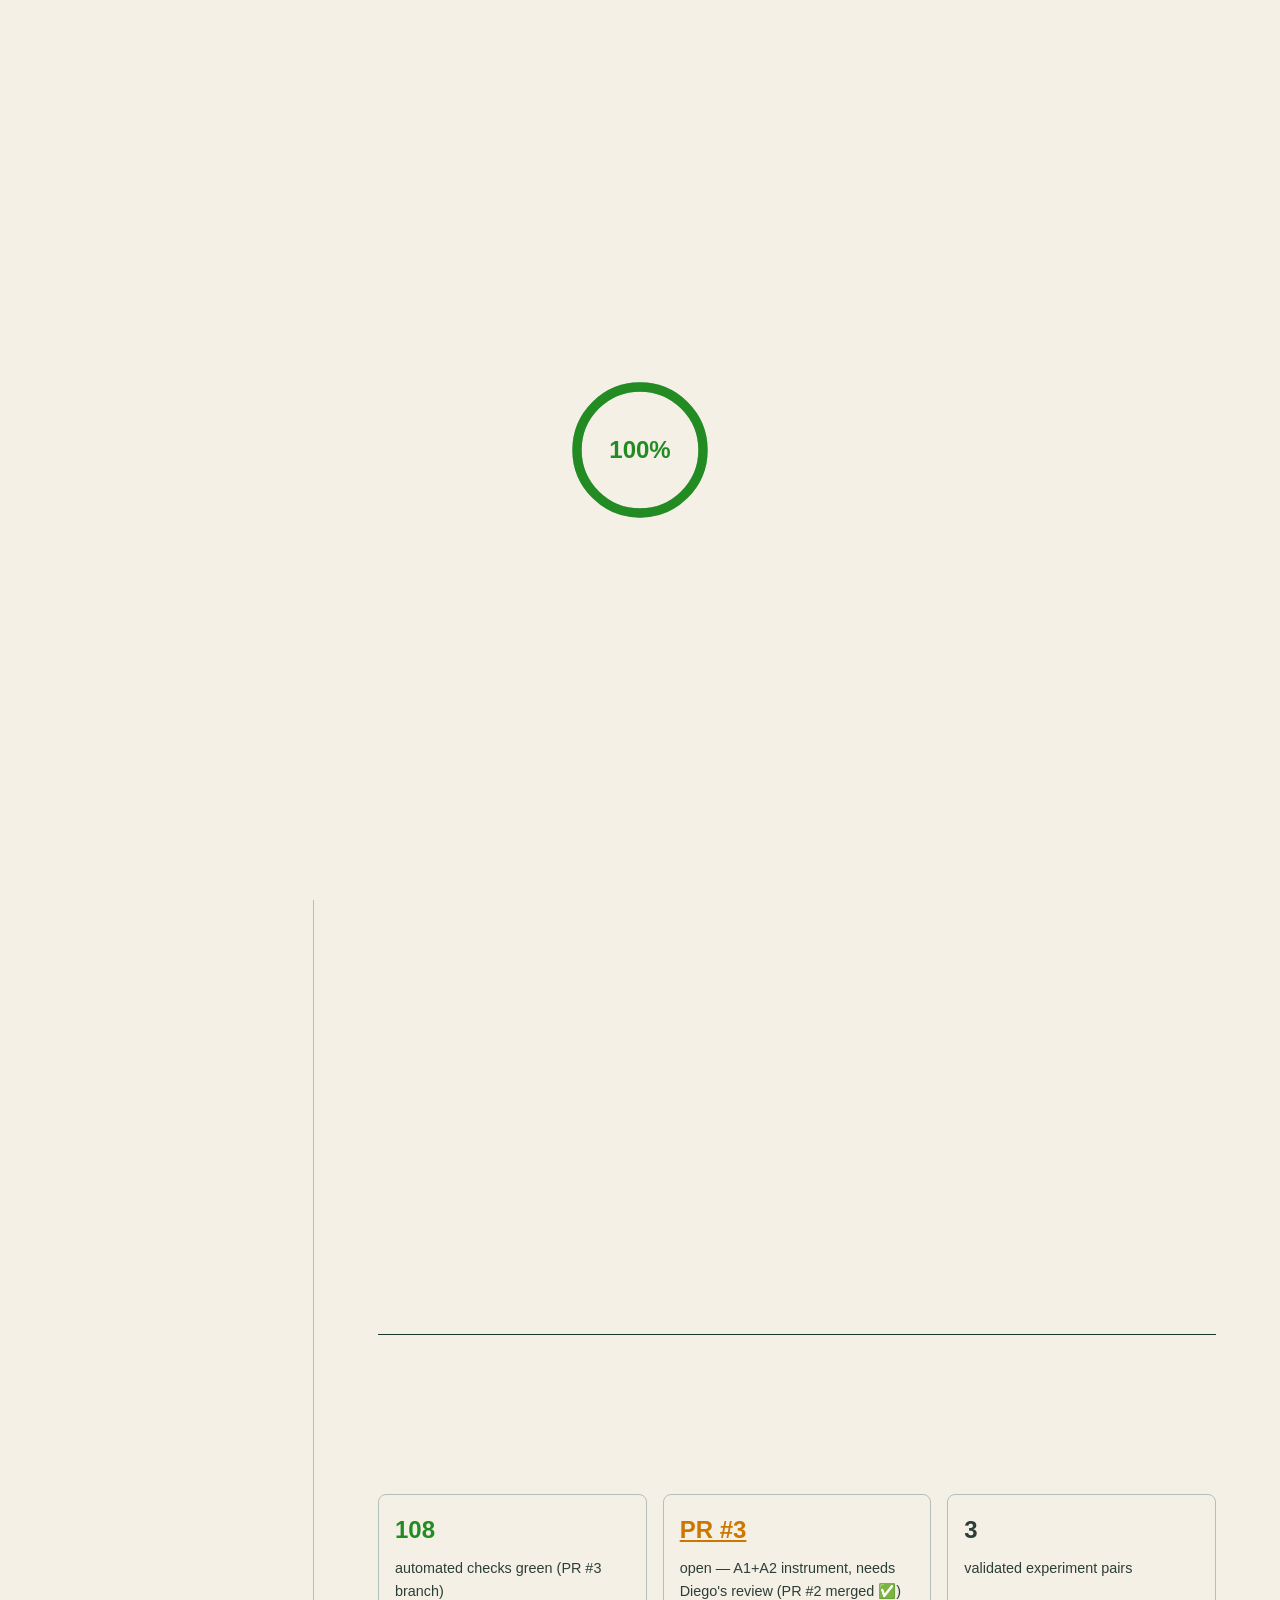
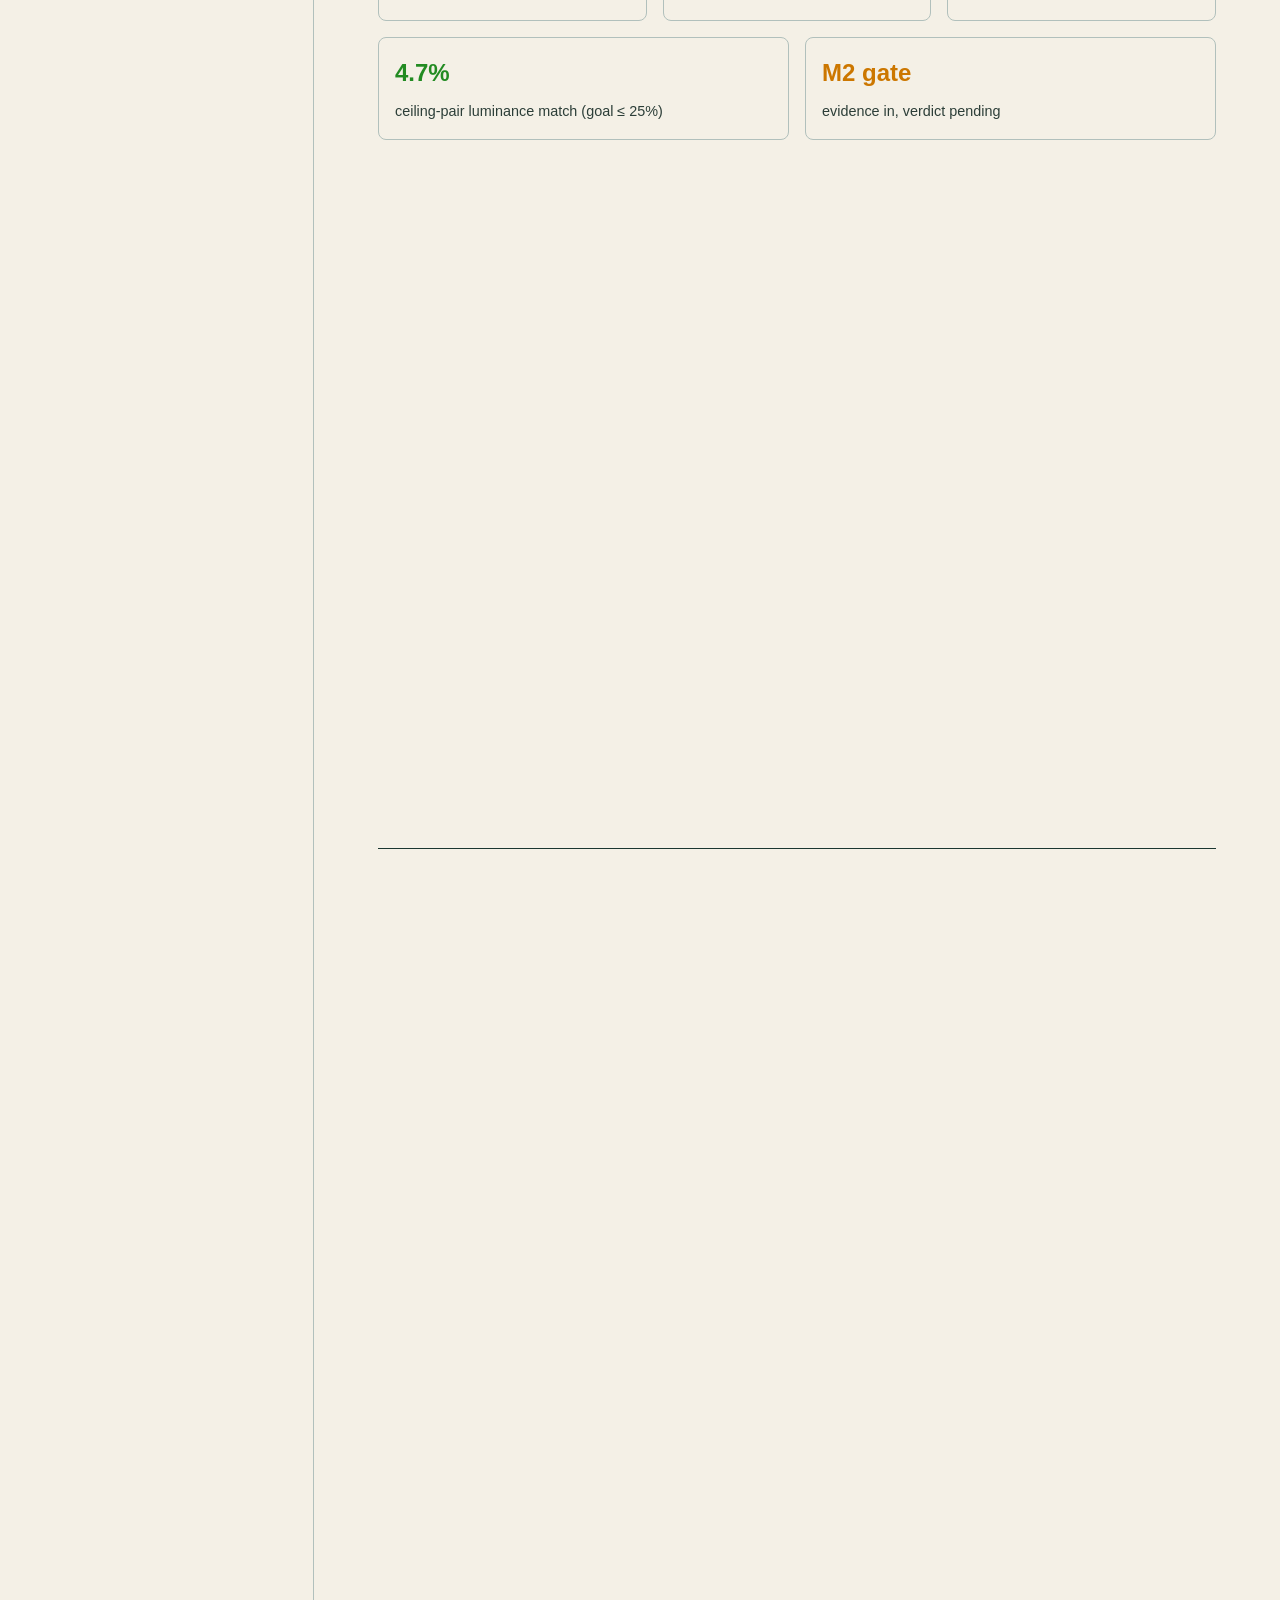
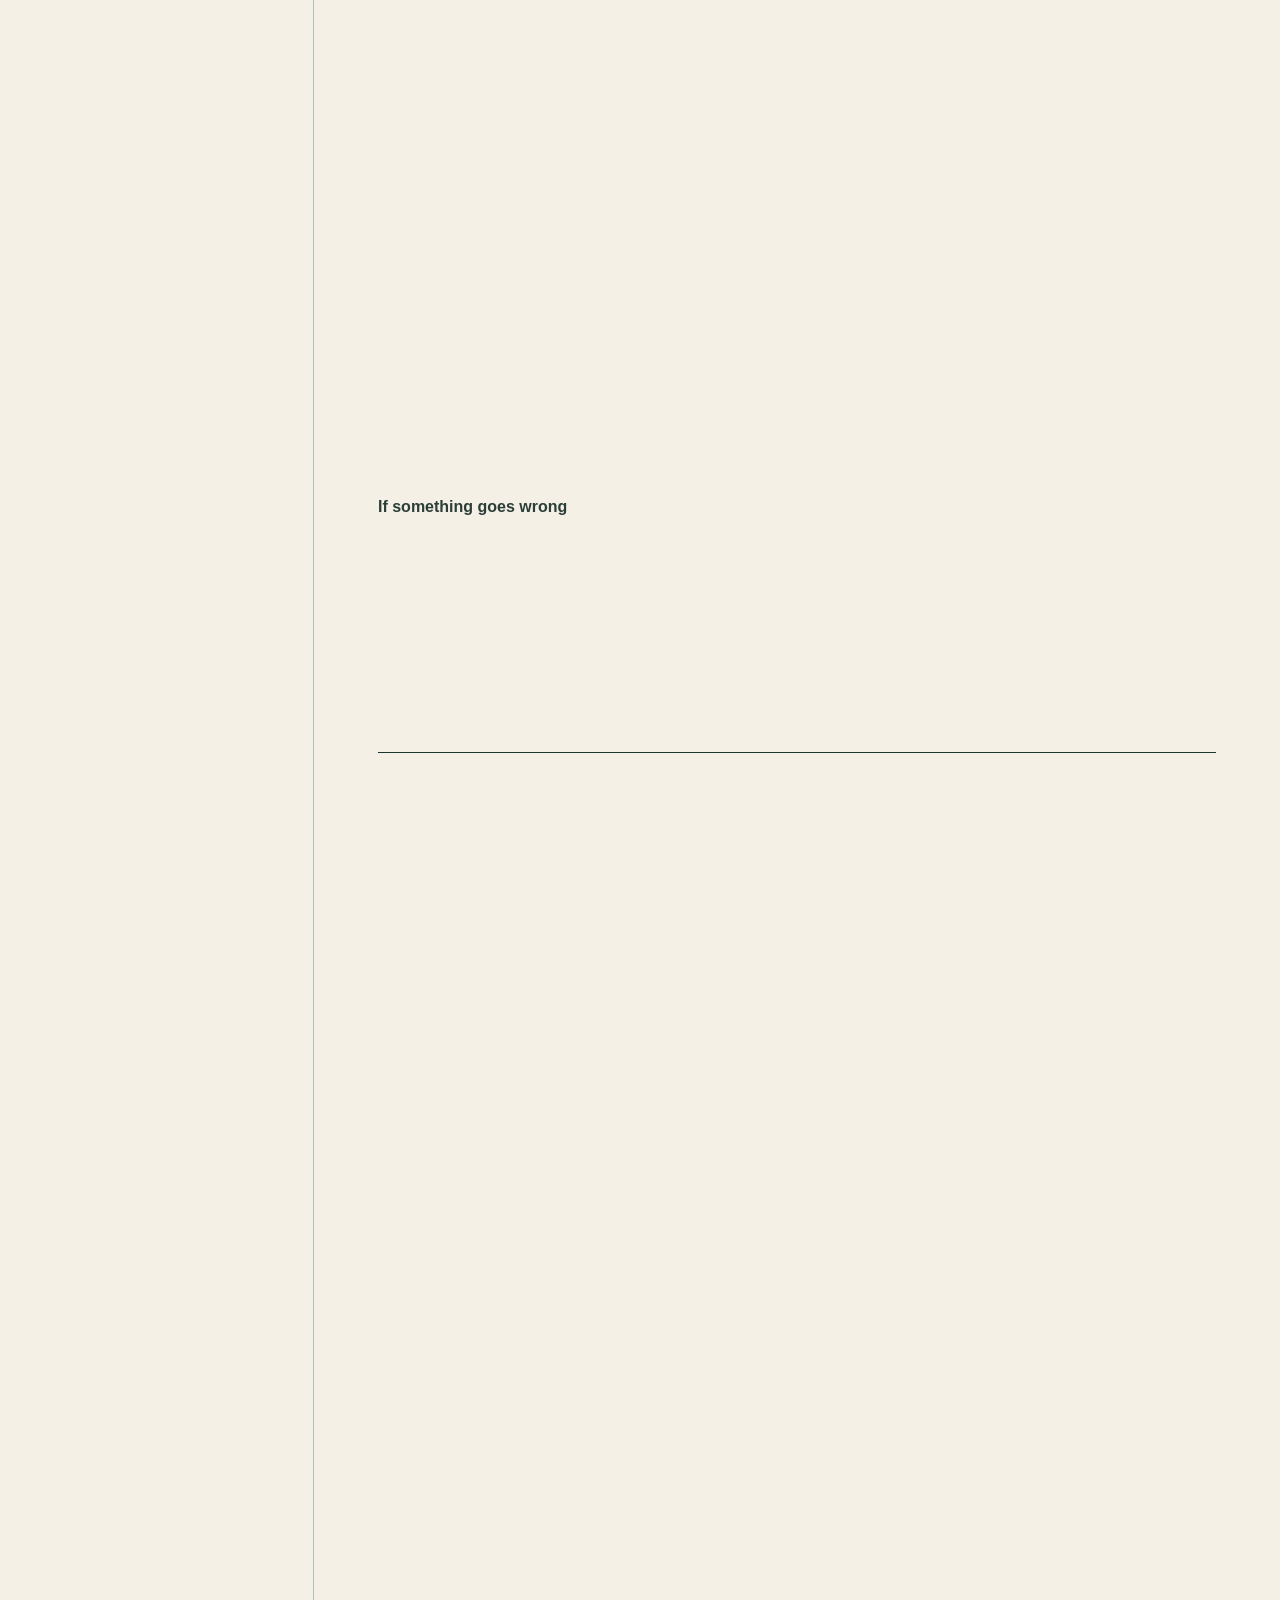
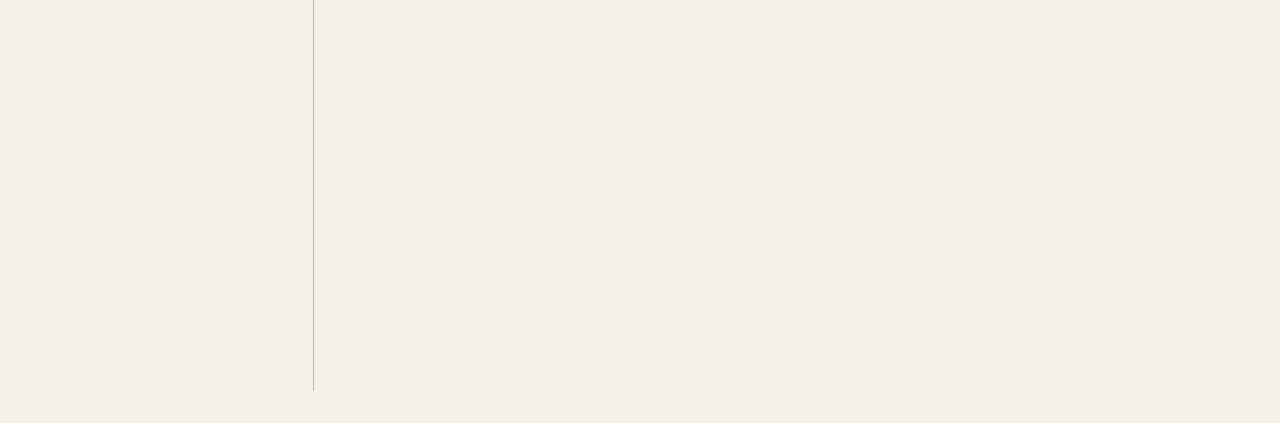
==== team_hub/index.html @ c0082039 "teamrun: participant app released (private prerelease) + download wired into guide & hub Verified th" ====
<!DOCTYPE html>
<html lang="en">
<head>
  <meta charset="UTF-8">
  <meta name="viewport" content="width=device-width, initial-scale=1.0">
  <title>Knowledge Atlas &middot; Team Hub</title>
  <link rel="stylesheet" href="css/style.css">
  <script src="https://cdnjs.cloudflare.com/ajax/libs/gsap/3.12.2/gsap.min.js"></script>
  <style>
    /* Ensure elements are visible by default if JS fails */
    .gsap-reveal { opacity: 1; }
  </style>
</head>
<body>
  
  <div class="loader-overlay">
    <div class="loader-circle-container">
      <svg class="loader-svg" width="120" height="120" viewBox="0 0 120 120">
        <circle cx="60" cy="60" r="54" fill="none" stroke="var(--color-border)" stroke-width="8" />
        <circle class="loader-progress" cx="60" cy="60" r="54" fill="none" stroke="#228B22" stroke-width="8" stroke-linecap="round" stroke-dasharray="339.29" stroke-dashoffset="339.29" transform="rotate(-90 60 60)" />
      </svg>
      <div class="loader-count" style="color: #228B22;">0%</div>
    </div>
  </div>

  <div class="breadcrumb gsap-reveal-immediate">
    <a href="#">Knowledge Atlas</a> /
    <span>Team Hub</span>
  </div>

  <div class="page-grid">
    <aside class="side-nav gsap-reveal-immediate">
      <ul>
        <li><a href="#install" class="active">Installation Guide</a></li>
        <li><a href="#progress">Current Progress</a></li>
        <li><a href="#team-run">Team Run</a></li>
        <li><a href="#roster">Team Roster & To-Do</a></li>
      </ul>
    </aside>

    <main class="content">

      <header class="hero gsap-reveal-immediate">
        <div class="hero-track">Track 3 &middot; Room Studio</div>
        <h1>Knowledge Atlas Team Hub</h1>
        <p class="hero-sub">
          Replanned: finish the instrument, then run the study
        </p>
        <div class="hero-meta">
          <span class="hero-pill">Milestone: M2</span>
          <span class="hero-pill">Target: V1 Demo (Aug 1)</span>
          <span class="hero-pill">Updated: 2026-07-10</span>
        </div>
      </header>

      <section id="install" class="gsap-section">
        <h2>1. Installation Guide</h2>
        <p>Because the core engine is built in Unity HDRP, the installation process differs significantly depending on your operating system.</p>
        
        <h3>Mac — from source</h3>
        <div class="callout callout-teal">
          <strong>Status: works now</strong>
        </div>
        <ol>
          <li>Clone, git checkout paco/ui-foundation</li>
          <li>Unity Hub → install 6000.3.16f1 exactly</li>
          <li>Open unity/, wait out first import (10–20 min)</li>
          <li>RoomGen ▸ Fetch CC0 Materials, open RoomStudio scene, Play</li>
        </ol>
        <p>Full guide: <a href="https://github.com/Diggss-sys/knowledge-atlas-app/blob/paco/ui-foundation/docs/GETTING_STARTED.md">docs/GETTING_STARTED.md</a></p>

        <h3>Windows — the exe</h3>
        <div class="callout callout-teal">
          <strong>Status: works now</strong>
        </div>
        <ol>
          <li>Ask Paco for the RoomStudio.exe folder</li>
          <li>Double-click → Load KA spec pair → Walk control (WASD/mouse, Tab switches, Esc exits)</li>
        </ol>

        <h3>Mac — the .app</h3>
        <div class="callout callout-amber">
          <strong>Status: needs one volunteer</strong>
        </div>
        <ol>
          <li>Build on an M2 (RoomGen ▸ Build macOS Application)</li>
          <li>Right-click → Open (unsigned), report back</li>
        </ol>
      </section>

      <section id="progress" class="gsap-section">
        <h2>2. Current Progress</h2>
        <p>Top metrics tracking our delivery:</p>
        
        <div style="display: flex; gap: 1rem; flex-wrap: wrap; margin-bottom: 2rem;">
          <div style="border: 1px solid var(--color-border); padding: 1rem; border-radius: 8px; flex: 1; min-width: 200px;">
            <div style="font-size: 1.5rem; font-weight: bold; margin-bottom: 0.5rem; color: #228B22;">108</div>
            <div style="font-size: 0.9rem; color: var(--color-text-light);">automated checks green (PR #3 branch)</div>
          </div>
          <div style="border: 1px solid var(--color-border); padding: 1rem; border-radius: 8px; flex: 1; min-width: 200px;">
            <div style="font-size: 1.5rem; font-weight: bold; margin-bottom: 0.5rem;"><a href="https://github.com/Diggss-sys/knowledge-atlas-app/pull/3" style="color: #cc7700">PR #3</a></div>
            <div style="font-size: 0.9rem; color: var(--color-text-light);">open — A1+A2 instrument, needs Diego's review (PR #2 merged ✅)</div>
          </div>
          <div style="border: 1px solid var(--color-border); padding: 1rem; border-radius: 8px; flex: 1; min-width: 200px;">
            <div style="font-size: 1.5rem; font-weight: bold; margin-bottom: 0.5rem;">3</div>
            <div style="font-size: 0.9rem; color: var(--color-text-light);">validated experiment pairs</div>
          </div>
          <div style="border: 1px solid var(--color-border); padding: 1rem; border-radius: 8px; flex: 1; min-width: 200px;">
            <div style="font-size: 1.5rem; font-weight: bold; margin-bottom: 0.5rem; color: #228B22;">4.7%</div>
            <div style="font-size: 0.9rem; color: var(--color-text-light);">ceiling-pair luminance match (goal ≤ 25%)</div>
          </div>
          <div style="border: 1px solid var(--color-border); padding: 1rem; border-radius: 8px; flex: 1; min-width: 200px;">
            <div style="font-size: 1.5rem; font-weight: bold; margin-bottom: 0.5rem; color: #cc7700;">M2 gate</div>
            <div style="font-size: 0.9rem; color: var(--color-text-light);">evidence in, verdict pending</div>
          </div>
        </div>

        <h3>Milestones</h3>
        <ul style="margin-bottom: 2rem;">
          <li><strong>M0 Boot</strong> ✅ &mdash; <em>builds, walks, gated</em></li>
          <li><strong>M1 Tracer</strong> ✅ &mdash; <em>closed end-to-end: author &rarr; validate &rarr; publish &rarr; run &rarr; data (A1+A2, live-verified)</em></li>
          <li><strong>M2 Instrument</strong> ▶️ &mdash; <em>instrument side done; fidelity verdict pending</em></li>
          <li><strong>M3 Kirsh demo</strong> ⏳ &mdash; <em>≈ Aug 1</em></li>
          <li><strong>M4 Library</strong> ⏳ &mdash; <em>August</em></li>
          <li><strong>M5 VR arm</strong> ⏳ &mdash; <em>≤ Sep 15</em></li>
        </ul>
        
        <h3>Recently Shipped</h3>
        <ul>
          <li><strong>A1 + A2 — the interactive instrument:</strong> Operator Studio (live previews, real single-variable gate, publish lock, walk) + Participant Runner (neutral screens &rarr; validated CSV). M1 closed; both scenes verified live <a href="https://github.com/Diggss-sys/knowledge-atlas-app/pull/3" target="_blank">[PR #3]</a></li>
          <li><strong>Performance gate:</strong> fps targets defined (60 demo PC / 45&ndash;30 M2 Macs / conditions within 10%); operator fps readout; participant sessions silently log per-room frame rate + machine <a href="https://github.com/Diggss-sys/knowledge-atlas-app/blob/paco/ui-foundation/docs/PERFORMANCE.md" target="_blank">[Link]</a></li>
          <li><strong>July replan:</strong> two tracks — Track A finishes the instrument (2 build items left), Track B runs the pilot study; no Unity needed for Track B roles <a href="https://github.com/Diggss-sys/knowledge-atlas-app/blob/paco/ui-foundation/handoffs/REPLAN_JULY.md" target="_blank">[Link]</a></li>
          <li><strong>Fidelity gate package:</strong> real materials + furniture models, pendant luminaire, measured luminance match <a href="https://github.com/Diggss-sys/knowledge-atlas-app/blob/paco/lighting-l0-l4/handoffs/FIDELITY_GATE.md" target="_blank">[Link]</a></li>
          <li><strong>Experiment runtime core:</strong> schema-valid response rows → CSV, seeded ordering, study honesty-gate (E3's R0+R1) <a href="https://github.com/Diggss-sys/knowledge-atlas-app/blob/paco/lighting-l0-l4/handoffs/EXPERIMENT_RUNTIME.md" target="_blank">[Link]</a></li>
          <li><strong>Experiment library:</strong> ceiling height · curved walls · lighting warmth — each provably single-variable</li>
          <li><strong>Operator UI foundation:</strong> panel + live control/treatment previews in the lab palette <a href="https://github.com/Diggss-sys/knowledge-atlas-app/blob/paco/ui-foundation/docs/fidelity/ui-operator.jpg" target="_blank">[Link]</a></li>
          <li><strong>Fixes that matter:</strong> walk-mode input bug fixed (rebuild needed on old exes); adversarial review: 7 defects found & fixed <a href="https://github.com/Diggss-sys/knowledge-atlas-app/blob/paco/lighting-l0-l4/handoffs/FABLE_REVIEW.md" target="_blank">[Link]</a></li>
        </ul>
      </section>

      <section id="team-run" class="gsap-section">
        <h2>3. Team Run (Dry Run Study)</h2>
        <p>We're testing whether the room study runs well on everyone's machine before we go further. You don't need Unity, git, or any setup &mdash; just download an app, do one short session as a participant, and send back the files it saves. (~5 minutes)</p>
        
        <div class="callout callout-teal">
          <strong>Status: ready</strong> &mdash; the Windows build is verified and available below.
        </div>

        <h3>1. Get the app</h3>
        <ul>
          <li><strong>Windows:</strong> <a href="https://github.com/Diggss-sys/knowledge-atlas-app/releases/download/team-run-2026-07-10/KnowledgeAtlasStudy-Windows.zip" style="display: inline-block; margin-left: 0.5rem; padding: 0.35rem 0.8rem; font-size: 0.9em; background: #228B22; color: #fff; border-radius: 6px; text-decoration: none;">Download for Windows (.zip, 132 MB)</a>
            <br><small style="color: var(--color-text-light);"><em>Extract, double-click <code>KnowledgeAtlasStudy.exe</code>. Windows may warn "Windows protected your PC" &mdash; click <strong>More info &rarr; Run anyway</strong>.</em></small>
          </li>
          <li style="margin-top: 1rem;"><strong>Mac:</strong> get <code>KnowledgeAtlasStudy.app</code> from <strong>Michael</strong>. First launch: <strong>right-click the app &rarr; Open &rarr; Open</strong> (needed once because it's unsigned).</li>
        </ul>

        <h3>2. Do one session (about 3&ndash;4 minutes)</h3>
        <ol>
          <li><strong>Participant ID:</strong> type anything memorable &mdash; your initials + a number is perfect (e.g. <code>MJ7</code>). Click <strong>Begin</strong>.</li>
          <li><strong>Instructions &rarr; Start.</strong></li>
          <li>For each of the 4 rooms:
            <ul>
              <li>Click <strong>Enter room</strong>.</li>
              <li><strong>Walk around</strong> with <strong>W A S D</strong>, look with the <strong>mouse</strong>. Take 15&ndash;30 seconds, don't rush.</li>
              <li>Press <strong>Esc</strong> to leave.</li>
              <li>Answer the one question (<strong>1&ndash;7</strong>).</li>
            </ul>
          </li>
          <li><strong>Session complete.</strong></li>
        </ol>

        <h3>3. Send us your files</h3>
        <p>On the final screen, click <strong>Open results folder</strong>. You'll see three files that start with <code>response-</code> (a <code>.csv</code>, a <code>.jsonl</code>, and a <code>.perf.csv</code>). <strong>Send all three</strong> in the team chat, and tell us:</p>
        <ul>
          <li>which machine you used (e.g. "M2 MacBook Air", "gaming PC with RTX 3070").</li>
        </ul>

        <div class="callout callout-blue" style="margin-top: 2rem;">
          <h4>What we're actually checking</h4>
          <p style="margin-bottom: 0;">The <code>.perf.csv</code> quietly recorded the frame rate while you walked each room &mdash; this tells us whether the app runs smoothly on your hardware and whether it runs equally smoothly in every room.</p>
        </div>

        <h4 style="margin-top: 2rem;">If something goes wrong</h4>
        <ul style="font-size: 0.95em;">
          <li><strong>Black screen / nothing renders:</strong> note your machine and tell us. Don't force it.</li>
          <li><strong>Can't move in a room:</strong> click inside the window first so it has focus, then W A S D.</li>
          <li><strong>Stuck in a room:</strong> press <strong>Esc</strong>.</li>
          <li><strong>"Where are my files?":</strong> the <strong>Open results folder</strong> button on the last screen opens them for you.<br>
          <span style="color: var(--color-text-light); font-size: 0.9em;">(Windows: <code>%USERPROFILE%\AppData\LocalLow\COGS 160 Research Lab\Room Studio\</code>, Mac: <code>~/Library/Application Support/COGS 160 Research Lab/Room Studio/</code>)</span></li>
        </ul>
      </section>

      <section id="roster" class="gsap-section">
        <h2>4. Team Roster & To-Do</h2>

        <h3>Diego <span style="font-weight: normal; font-size: 0.9em; color: var(--color-text-light);">(ENGINE · CONTRACTS)</span> <span class="hero-pill" style="font-size: 0.8em; padding: 0.2em 0.6em; background: #ffebee; color: #b71c1c;">unblocks everyone</span></h3>
        <ul>
          <li>PR #2 merged — thank you! Next: review PR #3 (the A1+A2 instrument; zero file overlap with your realism branch, either merge order works). <a href="https://github.com/Diggss-sys/knowledge-atlas-app/pull/3" target="_blank">[Link]</a></li>
          <li>Preset ranges call: add ranges for warmth/contour/wall-bow to dining_room.preset and the new studio's disabled sliders unlock automatically — cheapest way to make it THE demo studio.</li>
          <li>Two contract calls still open: lighting.warmth label/formula inversion; coupled-vars notes.</li>
        </ul>

        <h3>Michael <span style="font-weight: normal; font-size: 0.9em; color: var(--color-text-light);">(INTEGRATOR → RELEASE MANAGER)</span> <span class="hero-pill" style="font-size: 0.8em; padding: 0.2em 0.6em; background: #ffebee; color: #b71c1c;">this week</span></h3>
        <ul>
          <li>M2 Mac smoke test: build RoomGen ▸ Build macOS Application on a lab MacBook, launch (right-click → Open), walk the pair, report. Unlocks Macs for everyone. <a href="https://github.com/Diggss-sys/knowledge-atlas-app/blob/paco/ui-foundation/docs/GETTING_STARTED.md" target="_blank">[Link]</a></li>
          <li>Fresh-clone check per GETTING_STARTED.md; expect all tests green.</li>
        </ul>

        <h3>Study design <span style="font-weight: normal; font-size: 0.9em; color: var(--color-text-light);">(TRACK B · 2 TEAMMATES · NO CODE)</span> <span class="hero-pill" style="font-size: 0.8em; padding: 0.2em 0.6em; background: #e0f7fa; color: #006064;">claim at meeting</span></h3>
        <ul>
          <li>Pick the demo experiment (ceiling pair is flagship), write the rating prompt + trials config + hypothesis. A1 has shipped — the operator studio is ready to author through. <a href="https://github.com/Diggss-sys/knowledge-atlas-app/blob/paco/ui-foundation/handoffs/REPLAN_JULY.md" target="_blank">[Link]</a></li>
        </ul>

        <h3>Piloting <span style="font-weight: normal; font-size: 0.9em; color: var(--color-text-light);">(TRACK B · EVERYONE)</span></h3>
        <ul>
          <li>Run one session as operator, sit as participant in another's. Target 5+ clean CSVs. Report anything confusing — that's the feedback we can't generate.</li>
        </ul>

        <h3>Evidence & verdicts <span style="font-weight: normal; font-size: 0.9em; color: var(--color-text-light);">(TRACK B · 1 TEAMMATE)</span> <span class="hero-pill" style="font-size: 0.8em; padding: 0.2em 0.6em; background: #e0f7fa; color: #006064;">claim at meeting</span></h3>
        <ul>
          <li>Call the M2 fidelity-gate verdict on the renders (proposed: conditional pass); then own the demo-day evidence pack. <a href="https://github.com/Diggss-sys/knowledge-atlas-app/tree/paco/lighting-l0-l4/docs/fidelity" target="_blank">[Link]</a></li>
        </ul>

        <h3>Paco + Claude <span style="font-weight: normal; font-size: 0.9em; color: var(--color-text-light);">(TRACK A · BUILDERS)</span></h3>
        <ul>
          <li>A1 + A2 SHIPPED (PR #3) and live-verified — including a full participant session producing a clean CSV. <a href="https://github.com/Diggss-sys/knowledge-atlas-app/pull/3" target="_blank">[Link]</a></li>
          <li>Now: verify the built participant app renders → publish the download for the Team Run; wire the operator's Publish button to the study JSON the participant app loads. <a href="https://github.com/Diggss-sys/knowledge-atlas-app/blob/paco/ui-foundation/docs/TEAM_RUN.md" target="_blank">[Link]</a></li>
        </ul>

        <div class="callout callout-blue" style="margin-top: 3rem;">
          <strong>Source of truth is the repo.</strong> Plans live in
          <a href="https://github.com/Diggss-sys/knowledge-atlas-app/tree/main/handoffs">handoffs/</a>,
          the machine-readable state behind this page in <code>team_hub/data/status.json</code>. If this page and the
          repo disagree, the repo wins.
        </div>
      </section>

    </main>
  </div>

</body>
  <script>
    // Constants for uniform motion as dictated by the design system
    const EASE = "power3.inOut";
    const DURATION = { fast: 0.3, base: 0.8, slow: 1.2 };

    document.addEventListener("DOMContentLoaded", () => {
      // Accessibility: honor prefers-reduced-motion — skip the loader and all tweens entirely.
      if (window.matchMedia("(prefers-reduced-motion: reduce)").matches) {
        const overlay = document.querySelector(".loader-overlay");
        if (overlay) overlay.remove();
        return;
      }

      // 1. Set up the animations immediately so they hide instantly (no flash)
      // We will cascade the entire page in one smooth motion after the loader finishes.
      const allElements = document.querySelectorAll(".hero-track, h1, .hero-sub, .hero-meta, .side-nav li, h2, p, .callout, table, ul, ol, pre, h3");
      
      let pageTween;
      if (allElements.length > 0) {
        pageTween = gsap.from(allElements, {
          y: 30,
          opacity: 0,
          duration: DURATION.base,
          stagger: 0.05, // Fast cascade
          ease: EASE,
          paused: true // Wait for loader
        });
      }

      // Subtle hover effects on nav
      const navLinks = document.querySelectorAll(".side-nav a");
      navLinks.forEach(link => {
        link.addEventListener("mouseenter", () => {
          if(!link.classList.contains("active")) {
            gsap.to(link, { x: 5, duration: DURATION.fast, ease: EASE });
          }
        });
        link.addEventListener("mouseleave", () => {
          if(!link.classList.contains("active")) {
            gsap.to(link, { x: 0, duration: DURATION.fast, ease: EASE });
          }
        });
      });

      // 2. Cinematic Intro Loader
      const counter = document.querySelector('.loader-count');
      const overlay = document.querySelector('.loader-overlay');
      let progress = 0;
      
      const progressCircle = document.querySelector('.loader-progress');
      const circumference = 339.29;
      
      const interval = setInterval(() => {
        progress += Math.random() * 8;
        if (progress >= 100) {
          progress = 100;
          clearInterval(interval);
          
          // Wipe the overlay away
          gsap.to(overlay, {
            yPercent: -100, 
            duration: DURATION.slow, 
            ease: EASE,
            delay: 0.2,
            onComplete: () => {
              // Play the full page cascade now that the overlay is gone
              if (pageTween) pageTween.play();
            }
          });
        }
        if (counter) counter.textContent = Math.floor(progress) + '%';
        
        // Animate the SVG stroke
        if (progressCircle) {
          const offset = circumference - (progress / 100) * circumference;
          gsap.to(progressCircle, { strokeDashoffset: offset, duration: 0.1, ease: "none" });
        }
      }, 80);
    });
  </script>
</html>
---- team_hub/css/style.css ----
:root {
  --font-sans: -apple-system, BlinkMacSystemFont, "Segoe UI", Roboto, Helvetica, Arial, sans-serif;
  --font-serif: Georgia, Cambria, "Times New Roman", Times, serif;
  --font-mono: ui-monospace, SFMono-Regular, Consolas, "Liberation Mono", Menlo, monospace;
  
  --color-bg: #f4f0e6;
  --color-text: #2c3e38;
  --color-text-muted: #536961;
  --color-border: #b1c0bc;
  --color-line: #1a3630;
  
  --color-teal-bg: #e6f7f8;
  --color-teal-border: #b2e2e4;
  --color-teal-text: #006669;
  
  --color-amber-bg: #fff8e6;
  --color-amber-border: #ffe0b2;
  --color-amber-text: #b35900;
  
  --color-blue-bg: #e6f0fa;
  --color-blue-border: #b2d0f0;
  --color-blue-text: #004488;
  
  --color-primary: #b35900;
  
  --color-card-bg: #ffffff;
}

* {
  box-sizing: border-box;
}

body {
  font-family: var(--font-sans);
  background-color: var(--color-bg);
  color: var(--color-text);
  line-height: 1.6;
  margin: 0;
  padding: 0;
}

.breadcrumb {
  font-size: 0.9rem;
  color: var(--color-text-muted);
  padding: 1rem 2rem;
  border-bottom: 1px solid var(--color-border);
  background: var(--color-card-bg);
}

.breadcrumb a {
  color: var(--color-primary);
  text-decoration: none;
}

.breadcrumb a:hover {
  text-decoration: underline;
}

.page-grid {
  display: grid;
  grid-template-columns: 250px 1fr;
  gap: 4rem;
  padding: 2rem 4rem;
}

.side-nav {
  padding-right: 2rem;
  border-right: 1px solid var(--color-border);
}

.loader-overlay {
  position: fixed;
  top: 0; left: 0;
  width: 100%; height: 100%;
  background: var(--color-bg);
  z-index: 9999;
  display: flex;
  align-items: center;
  justify-content: center;
}

.loader-circle-container {
  position: relative;
  width: 140px;
  height: 140px;
  display: flex;
  align-items: center;
  justify-content: center;
}

.loader-svg {
  position: absolute;
  top: 0; left: 0;
  width: 100%; height: 100%;
}

.loader-count {
  font-family: var(--font-sans);
  font-size: 1.5rem;
  font-weight: 600;
  color: var(--color-text);
  z-index: 2;
}

.side-nav ul {
  list-style: none;
  padding: 0;
  margin: 0;
}

.side-nav li {
  margin-bottom: 0.5rem;
}

.side-nav a {
  text-decoration: none;
  color: var(--color-text-muted);
  font-size: 0.95rem;
  display: block;
  padding: 0.5rem;
  border-radius: 4px;
  transition: all 0.2s ease;
}

.side-nav a:hover, .side-nav a.active {
  background-color: var(--color-blue-bg);
  color: var(--color-blue-text);
}

.hero {
  margin-bottom: 3rem;
}

.hero-track {
  font-size: 0.85rem;
  text-transform: uppercase;
  letter-spacing: 0.05em;
  color: var(--color-text-muted);
  font-weight: 600;
  margin-bottom: 0.5rem;
}

.hero h1 {
  font-family: var(--font-serif);
  font-size: 2.5rem;
  font-weight: normal;
  margin: 0 0 1rem 0;
  line-height: 1.2;
}

.hero-sub {
  font-size: 1.15rem;
  color: var(--color-text-muted);
}

.hero-meta {
  display: flex;
  gap: 1rem;
  margin-top: 1.5rem;
}

.hero-pill {
  background: var(--color-card-bg);
  border: 1px solid var(--color-border);
  padding: 0.25rem 0.75rem;
  border-radius: 999px;
  font-size: 0.85rem;
  font-weight: 500;
  color: var(--color-text-muted);
}

section {
  margin-bottom: 4rem;
  border-top: 1px solid var(--color-line);
  padding-top: 2rem;
}

section:first-of-type {
  border-top: none;
  padding-top: 0;
}

h2 {
  font-family: var(--font-serif);
  font-size: 1.75rem;
  font-weight: normal;
  border-bottom: 1px solid var(--color-line);
  padding-bottom: 0.5rem;
  margin-top: 0;
  margin-bottom: 1.5rem;
}

h3 {
  font-size: 1.2rem;
  margin-top: 2rem;
  margin-bottom: 1rem;
}

p {
  margin-bottom: 1.5rem;
}

.callout {
  padding: 1.5rem;
  border-left: 4px solid;
  border-radius: 0 8px 8px 0;
  margin: 1.5rem 0;
}

.callout strong {
  display: block;
  margin-bottom: 0.5rem;
}

.callout-teal {
  background-color: var(--color-teal-bg);
  border-left-color: var(--color-teal-text);
  color: var(--color-text);
}

.callout-amber {
  background-color: var(--color-amber-bg);
  border-left-color: var(--color-amber-text);
  color: var(--color-text);
}

.callout-blue {
  background-color: var(--color-blue-bg);
  border-left-color: var(--color-blue-text);
  color: var(--color-text);
}

.data-table {
  width: 100%;
  border-collapse: collapse;
  margin: 2rem 0;
  background: var(--color-card-bg);
  box-shadow: 0 1px 3px rgba(0,0,0,0.2);
  border-radius: 8px;
  overflow: hidden;
}

.data-table th, .data-table td {
  padding: 1rem;
  text-align: left;
  border-bottom: 1px solid var(--color-border);
}

.data-table th {
  background-color: #f7f5f0;
  font-weight: 600;
  font-size: 0.9rem;
  color: var(--color-text-muted);
}

.data-table tr:last-child td {
  border-bottom: none;
}

.status-indicator {
  display: inline-block;
  padding: 0.25rem 0.5rem;
  border-radius: 4px;
  font-size: 0.8rem;
  font-weight: 600;
}

.status-done {
  background-color: var(--color-teal-bg);
  color: var(--color-teal-text);
}

.status-progress {
  background-color: var(--color-blue-bg);
  color: var(--color-blue-text);
}

.status-pending {
  background-color: #f0f0f0;
  color: var(--color-text-muted);
}

pre {
  background-color: var(--color-card-bg);
  padding: 1.5rem;
  border-radius: 8px;
  overflow-x: auto;
  font-family: var(--font-mono);
  font-size: 0.9rem;
  border: 1px solid var(--color-border);
}

code {
  font-family: var(--font-mono);
  background-color: var(--color-card-bg);
  padding: 0.2rem 0.4rem;
  border-radius: 4px;
  font-size: 0.9em;
  border: 1px solid var(--color-border);
}

/* Animations */
.gsap-reveal {
  opacity: 0;
  visibility: hidden;
}
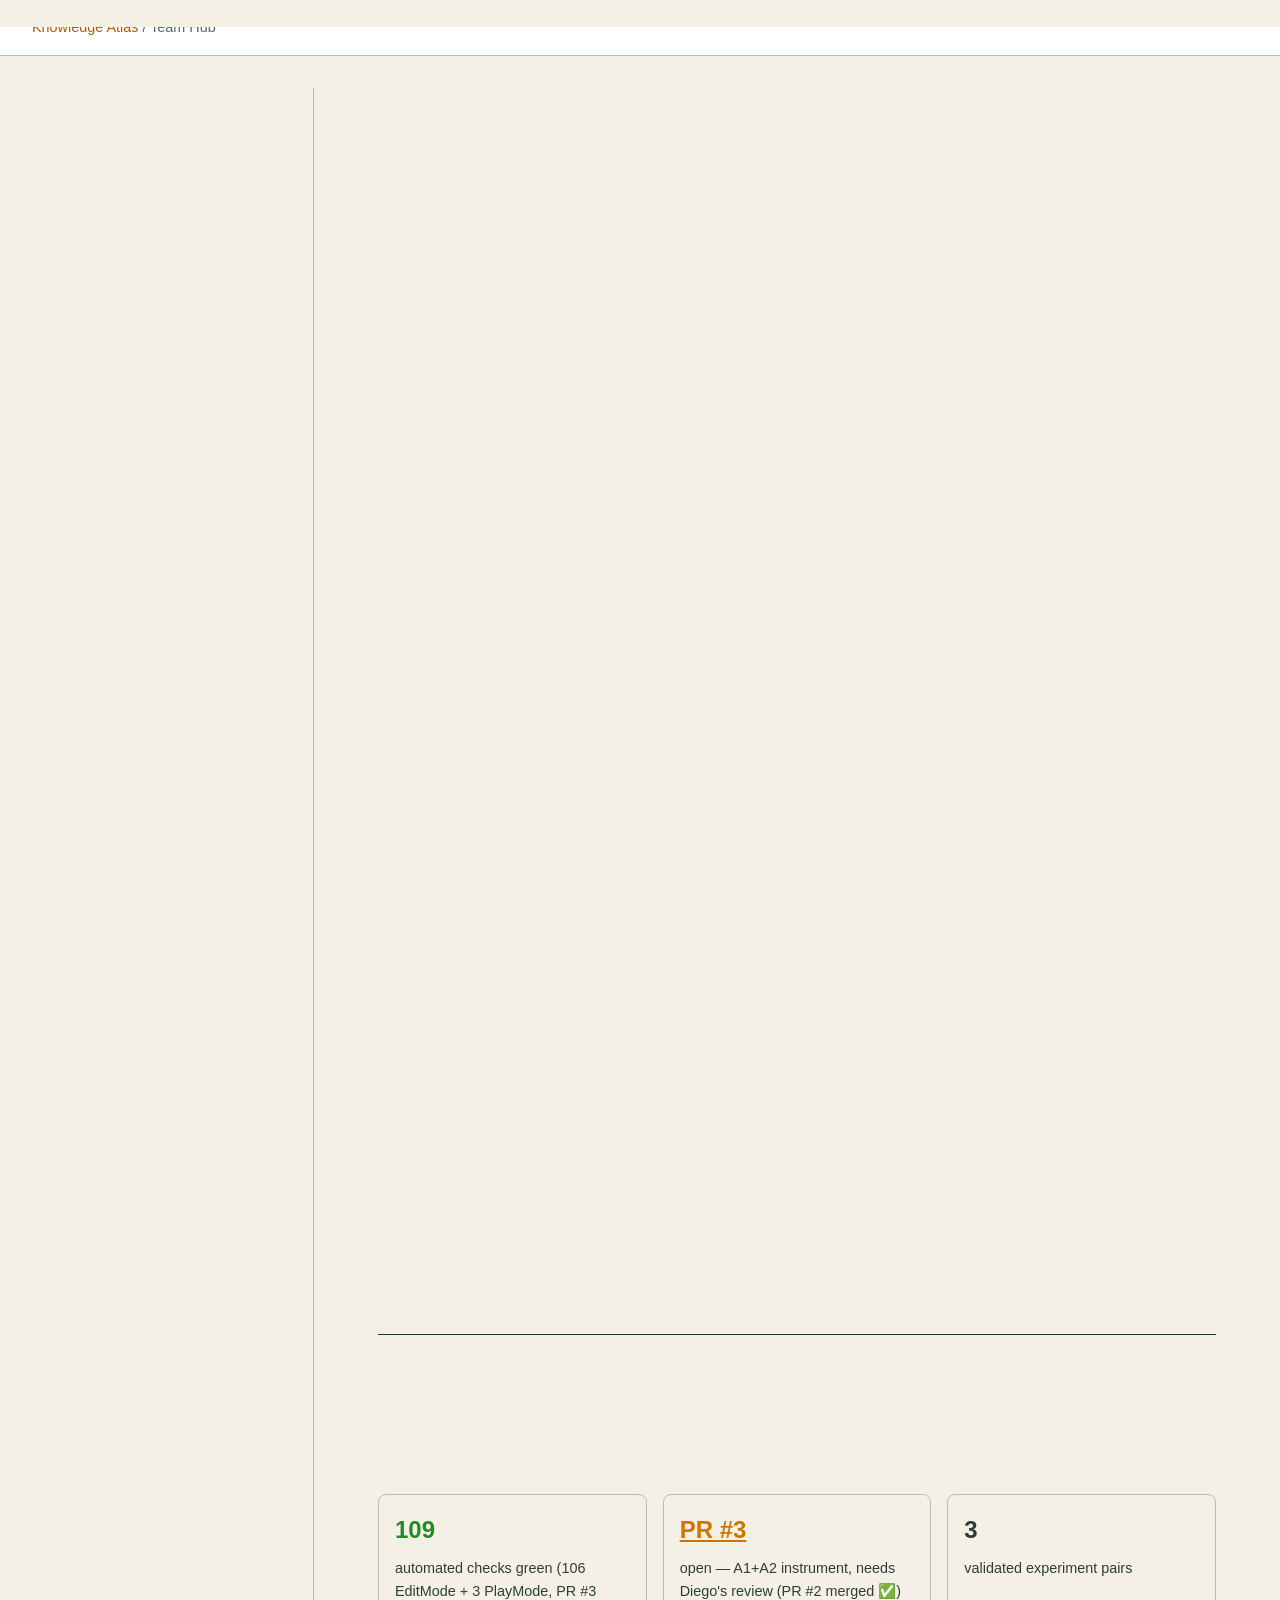
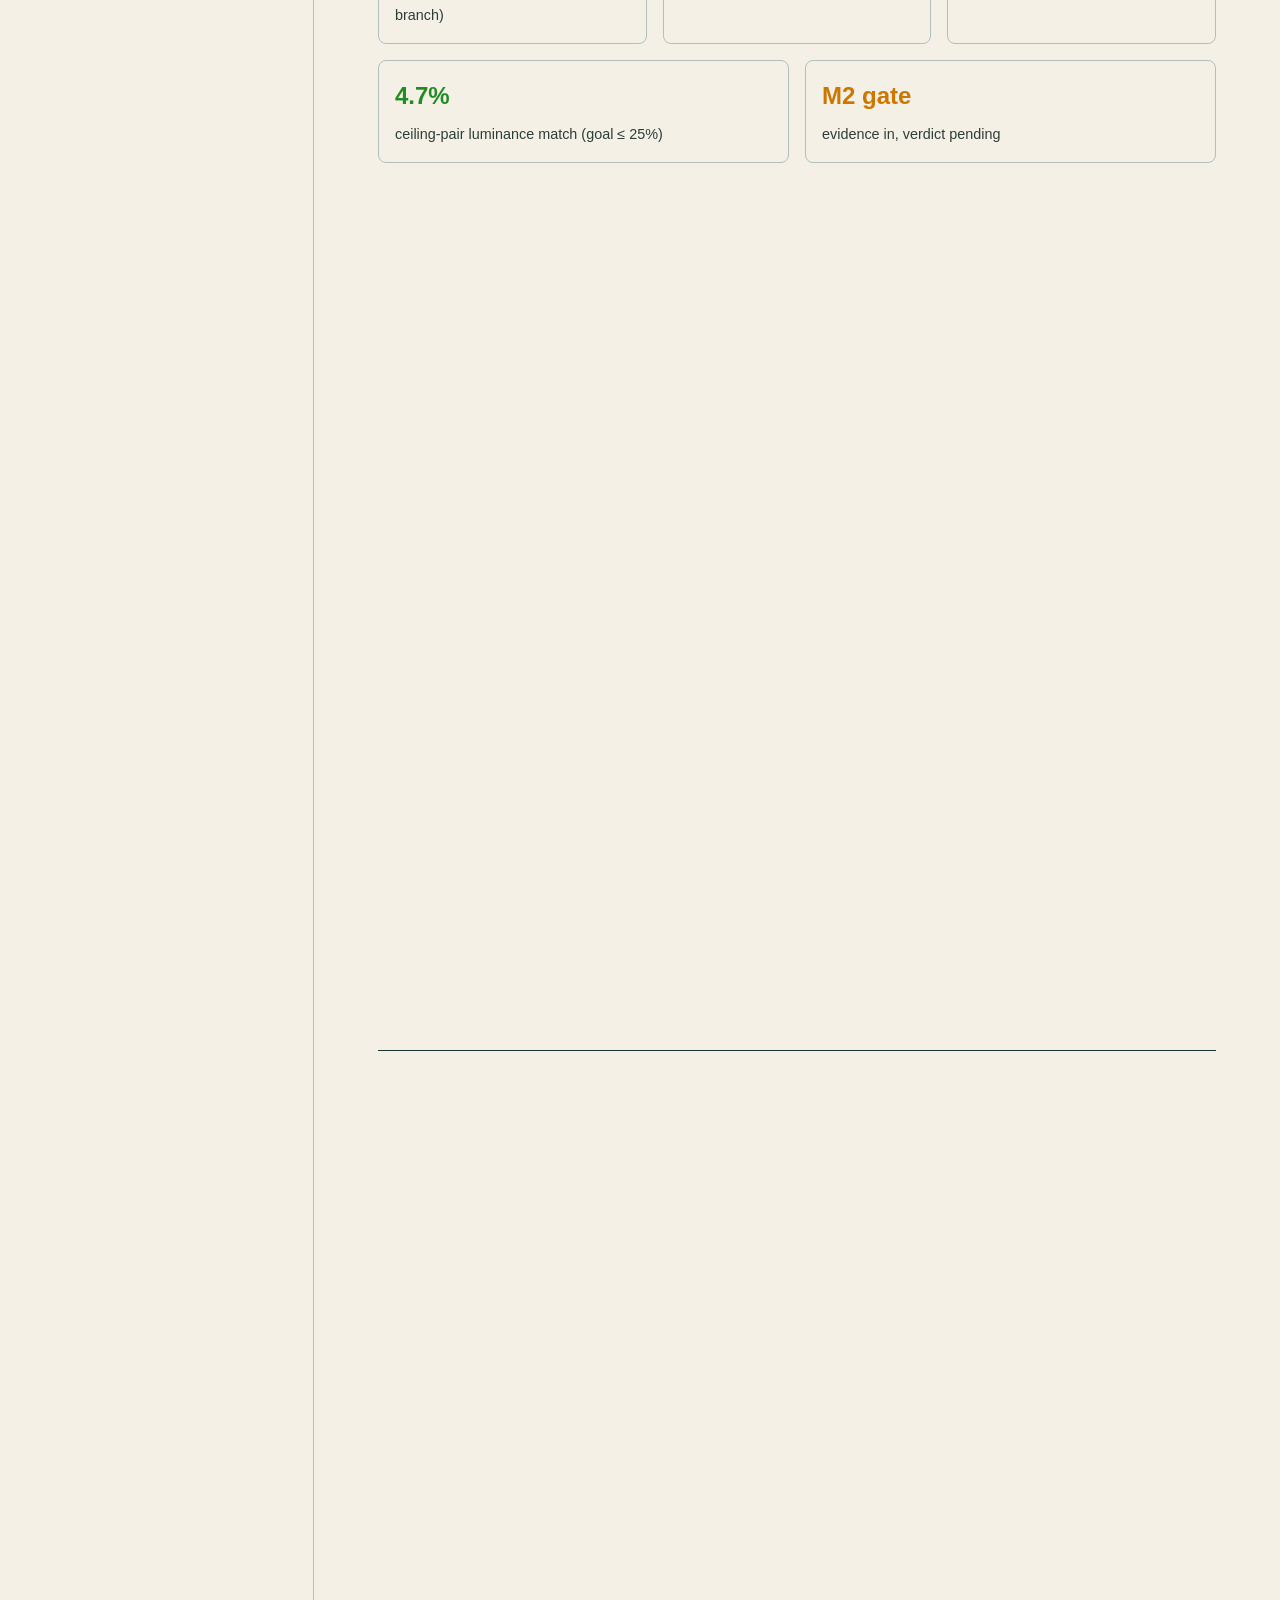
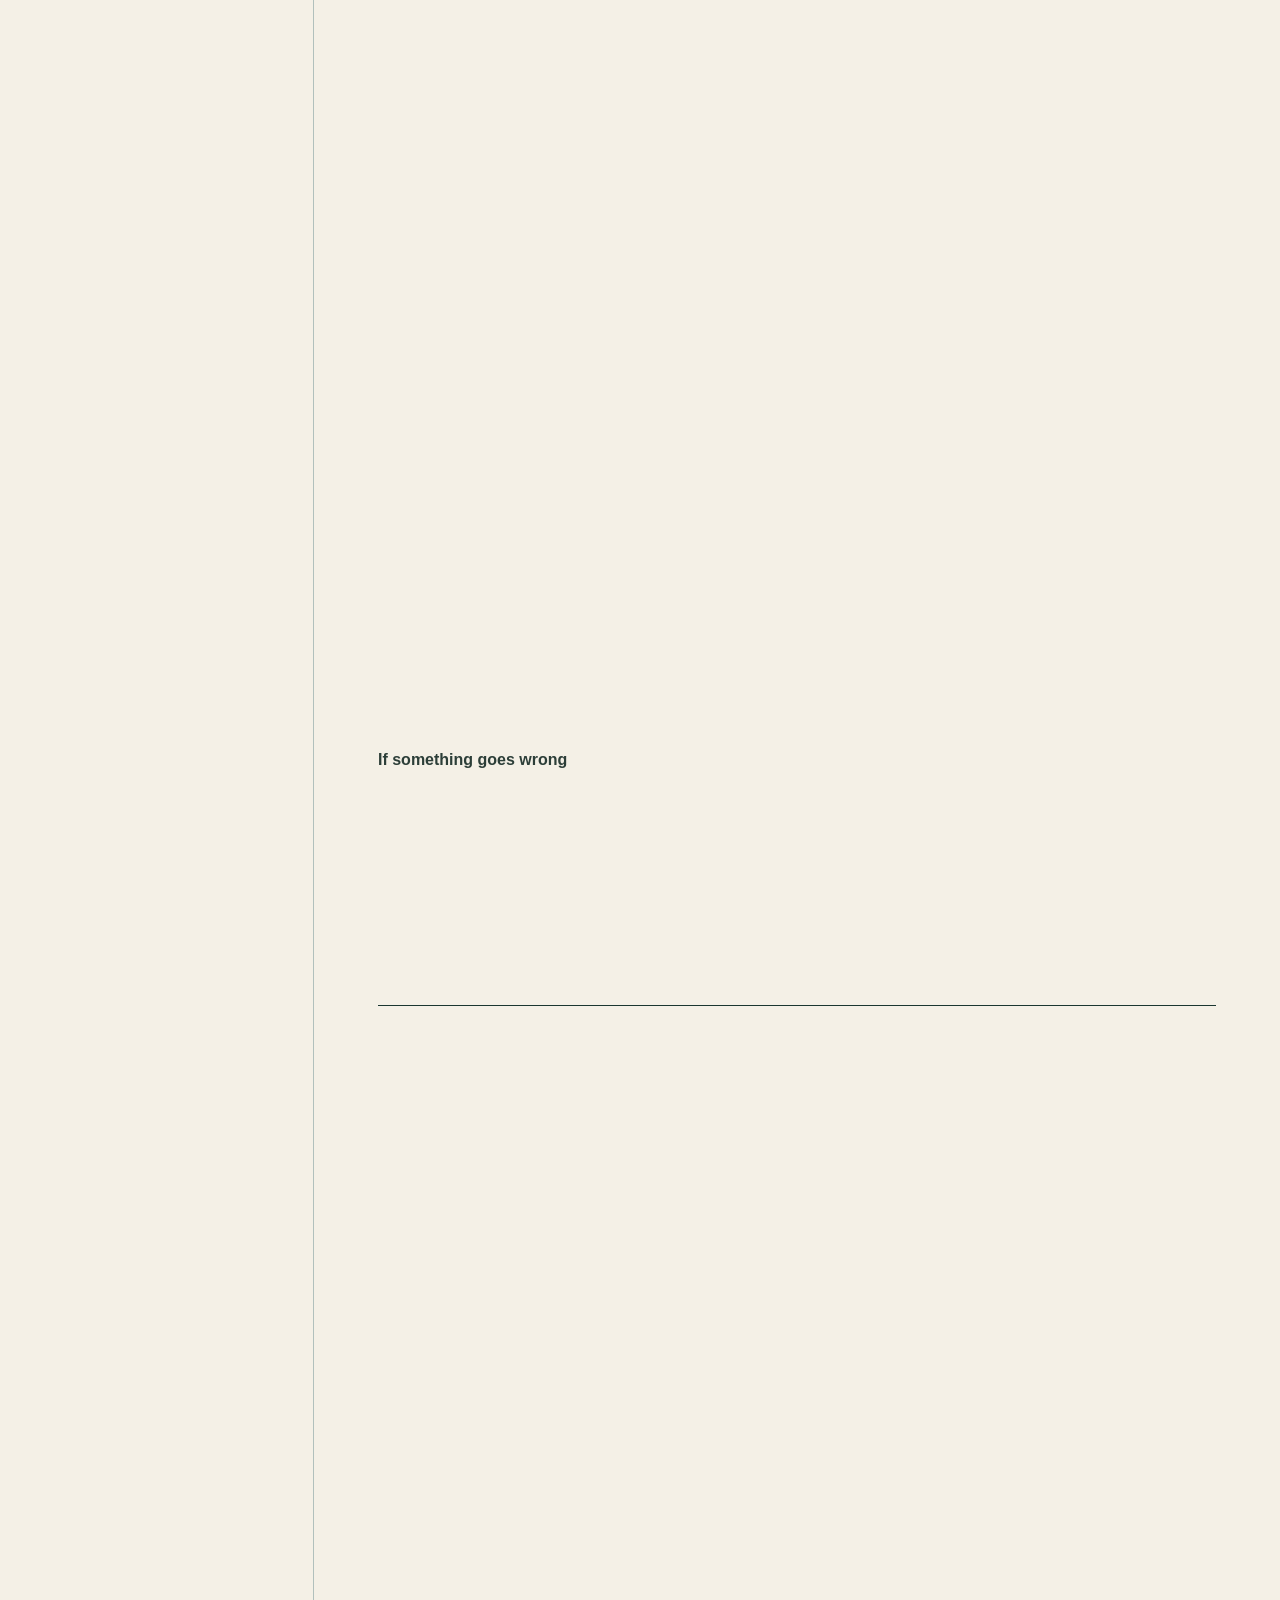
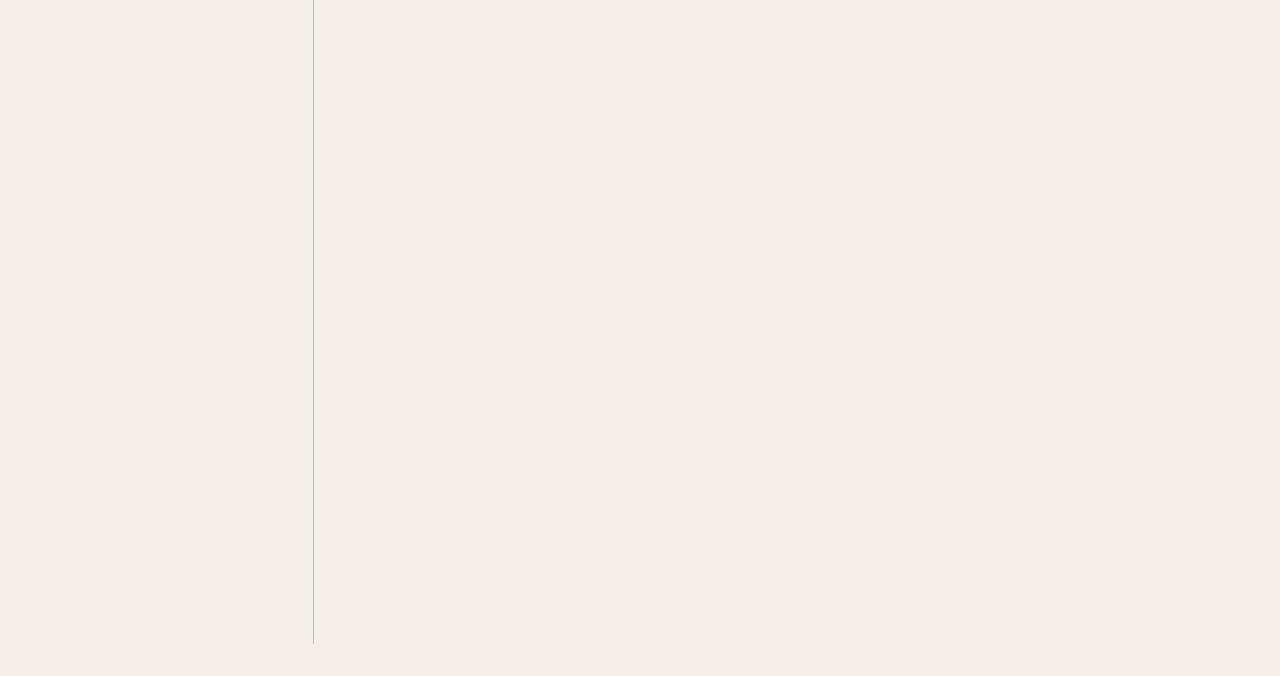
==== commit 7c3b9151: "teamhub: Anti synced the page (Team Run downloads, 109 checks) + Mac framing for the team run Anti s" ====
--- a/team_hub/index.html
+++ b/team_hub/index.html
@@ -94,8 +94,8 @@
         
         <div style="display: flex; gap: 1rem; flex-wrap: wrap; margin-bottom: 2rem;">
           <div style="border: 1px solid var(--color-border); padding: 1rem; border-radius: 8px; flex: 1; min-width: 200px;">
-            <div style="font-size: 1.5rem; font-weight: bold; margin-bottom: 0.5rem; color: #228B22;">108</div>
-            <div style="font-size: 0.9rem; color: var(--color-text-light);">automated checks green (PR #3 branch)</div>
+            <div style="font-size: 1.5rem; font-weight: bold; margin-bottom: 0.5rem; color: #228B22;">109</div>
+            <div style="font-size: 0.9rem; color: var(--color-text-light);">automated checks green (106 EditMode + 3 PlayMode, PR #3 branch)</div>
           </div>
           <div style="border: 1px solid var(--color-border); padding: 1rem; border-radius: 8px; flex: 1; min-width: 200px;">
             <div style="font-size: 1.5rem; font-weight: bold; margin-bottom: 0.5rem;"><a href="https://github.com/Diggss-sys/knowledge-atlas-app/pull/3" style="color: #cc7700">PR #3</a></div>
@@ -127,6 +127,8 @@
         
         <h3>Recently Shipped</h3>
         <ul>
+          <li><strong>Team Run app released (Windows live, Mac attached):</strong> double-clickable participant study app &mdash; no Unity or git needed. Windows build verified rendering + released; Mac build is universal (Apple Silicon + Intel), attached and pending a first-launch check. Each session silently logs per-machine frame rate. This is our cross-machine baseline before the rendering changes <a href="https://github.com/Diggss-sys/knowledge-atlas-app/releases/tag/team-run-2026-07-10" target="_blank">[Link]</a></li>
+          <li><strong>Author &rarr; run loop closed (publish &rarr; consume):</strong> the operator's Publish button now emits a real study document (re-gated &mdash; a confounded pair is refused) that the participant app then runs, instead of a bundled fixture. Full loop: author &rarr; validate &rarr; publish &rarr; participate &rarr; data <a href="https://github.com/Diggss-sys/knowledge-atlas-app/pull/3" target="_blank">[Link]</a></li>
           <li><strong>A1 + A2 — the interactive instrument:</strong> Operator Studio (live previews, real single-variable gate, publish lock, walk) + Participant Runner (neutral screens &rarr; validated CSV). M1 closed; both scenes verified live <a href="https://github.com/Diggss-sys/knowledge-atlas-app/pull/3" target="_blank">[PR #3]</a></li>
           <li><strong>Performance gate:</strong> fps targets defined (60 demo PC / 45&ndash;30 M2 Macs / conditions within 10%); operator fps readout; participant sessions silently log per-room frame rate + machine <a href="https://github.com/Diggss-sys/knowledge-atlas-app/blob/paco/ui-foundation/docs/PERFORMANCE.md" target="_blank">[Link]</a></li>
           <li><strong>July replan:</strong> two tracks — Track A finishes the instrument (2 build items left), Track B runs the pilot study; no Unity needed for Track B roles <a href="https://github.com/Diggss-sys/knowledge-atlas-app/blob/paco/ui-foundation/handoffs/REPLAN_JULY.md" target="_blank">[Link]</a></li>
@@ -151,7 +153,9 @@
           <li><strong>Windows:</strong> <a href="https://github.com/Diggss-sys/knowledge-atlas-app/releases/download/team-run-2026-07-10/KnowledgeAtlasStudy-Windows.zip" style="display: inline-block; margin-left: 0.5rem; padding: 0.35rem 0.8rem; font-size: 0.9em; background: #228B22; color: #fff; border-radius: 6px; text-decoration: none;">Download for Windows (.zip, 132 MB)</a>
             <br><small style="color: var(--color-text-light);"><em>Extract, double-click <code>KnowledgeAtlasStudy.exe</code>. Windows may warn "Windows protected your PC" &mdash; click <strong>More info &rarr; Run anyway</strong>.</em></small>
           </li>
-          <li style="margin-top: 1rem;"><strong>Mac:</strong> get <code>KnowledgeAtlasStudy.app</code> from <strong>Michael</strong>. First launch: <strong>right-click the app &rarr; Open &rarr; Open</strong> (needed once because it's unsigned).</li>
+          <li style="margin-top: 1rem;"><strong>Mac (universal &mdash; Apple Silicon + Intel):</strong> <a href="https://github.com/Diggss-sys/knowledge-atlas-app/releases/download/team-run-2026-07-10/KnowledgeAtlasStudy-macOS.zip" style="color: var(--color-text-light); text-decoration: underline;">Download macOS build (.zip, 141 MB)</a>
+            <br><small style="color: var(--color-text-light);"><em>Unzip, then <strong>right-click <code>KnowledgeAtlasStudy.app</code> &rarr; Open &rarr; Open</strong> (required once &mdash; it's unsigned; a plain double-click gets blocked). If macOS still refuses: System Settings &rarr; Privacy &amp; Security &rarr; "Open Anyway". <strong>Fresh build &mdash; Mac runs are exactly what we need:</strong> if it won't open or shows a black screen, that report IS a useful result. Include your macOS version.</em></small>
+          </li>
         </ul>
 
         <h3>2. Do one session (about 3&ndash;4 minutes)</h3>
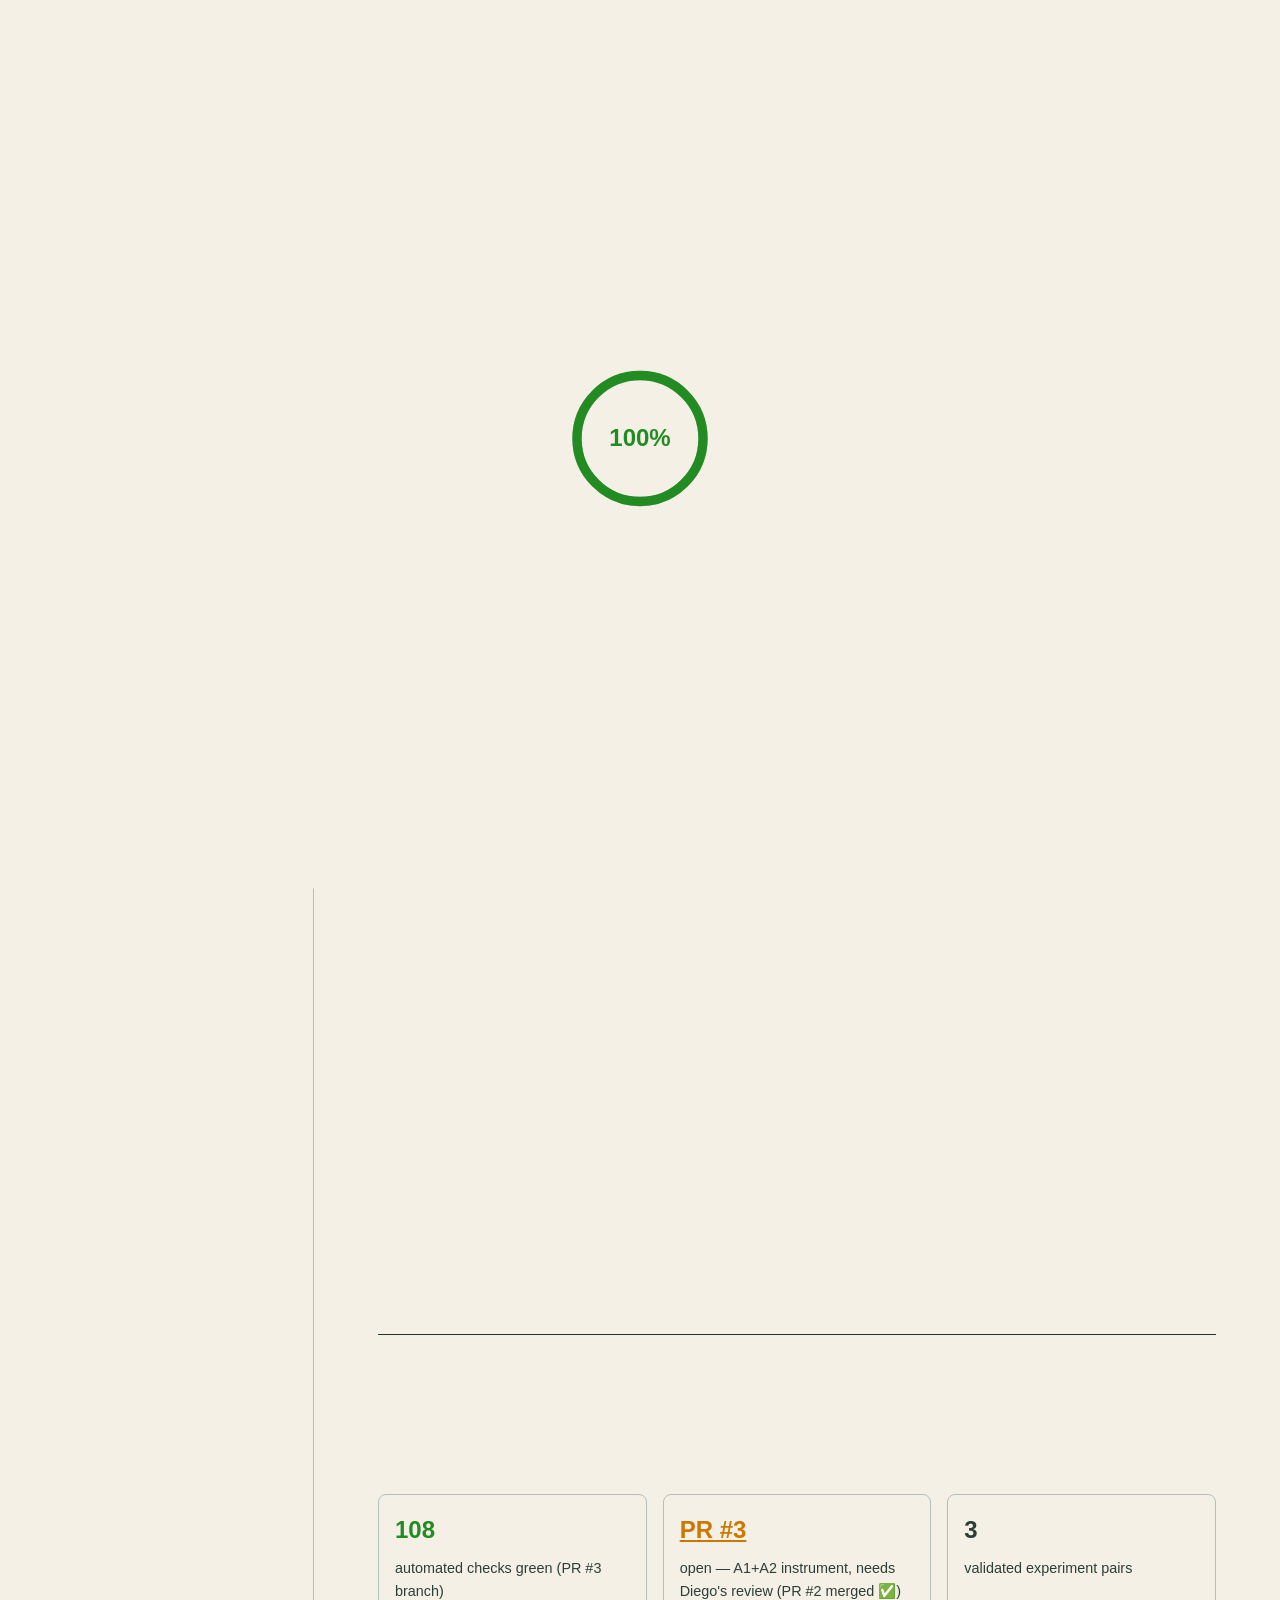
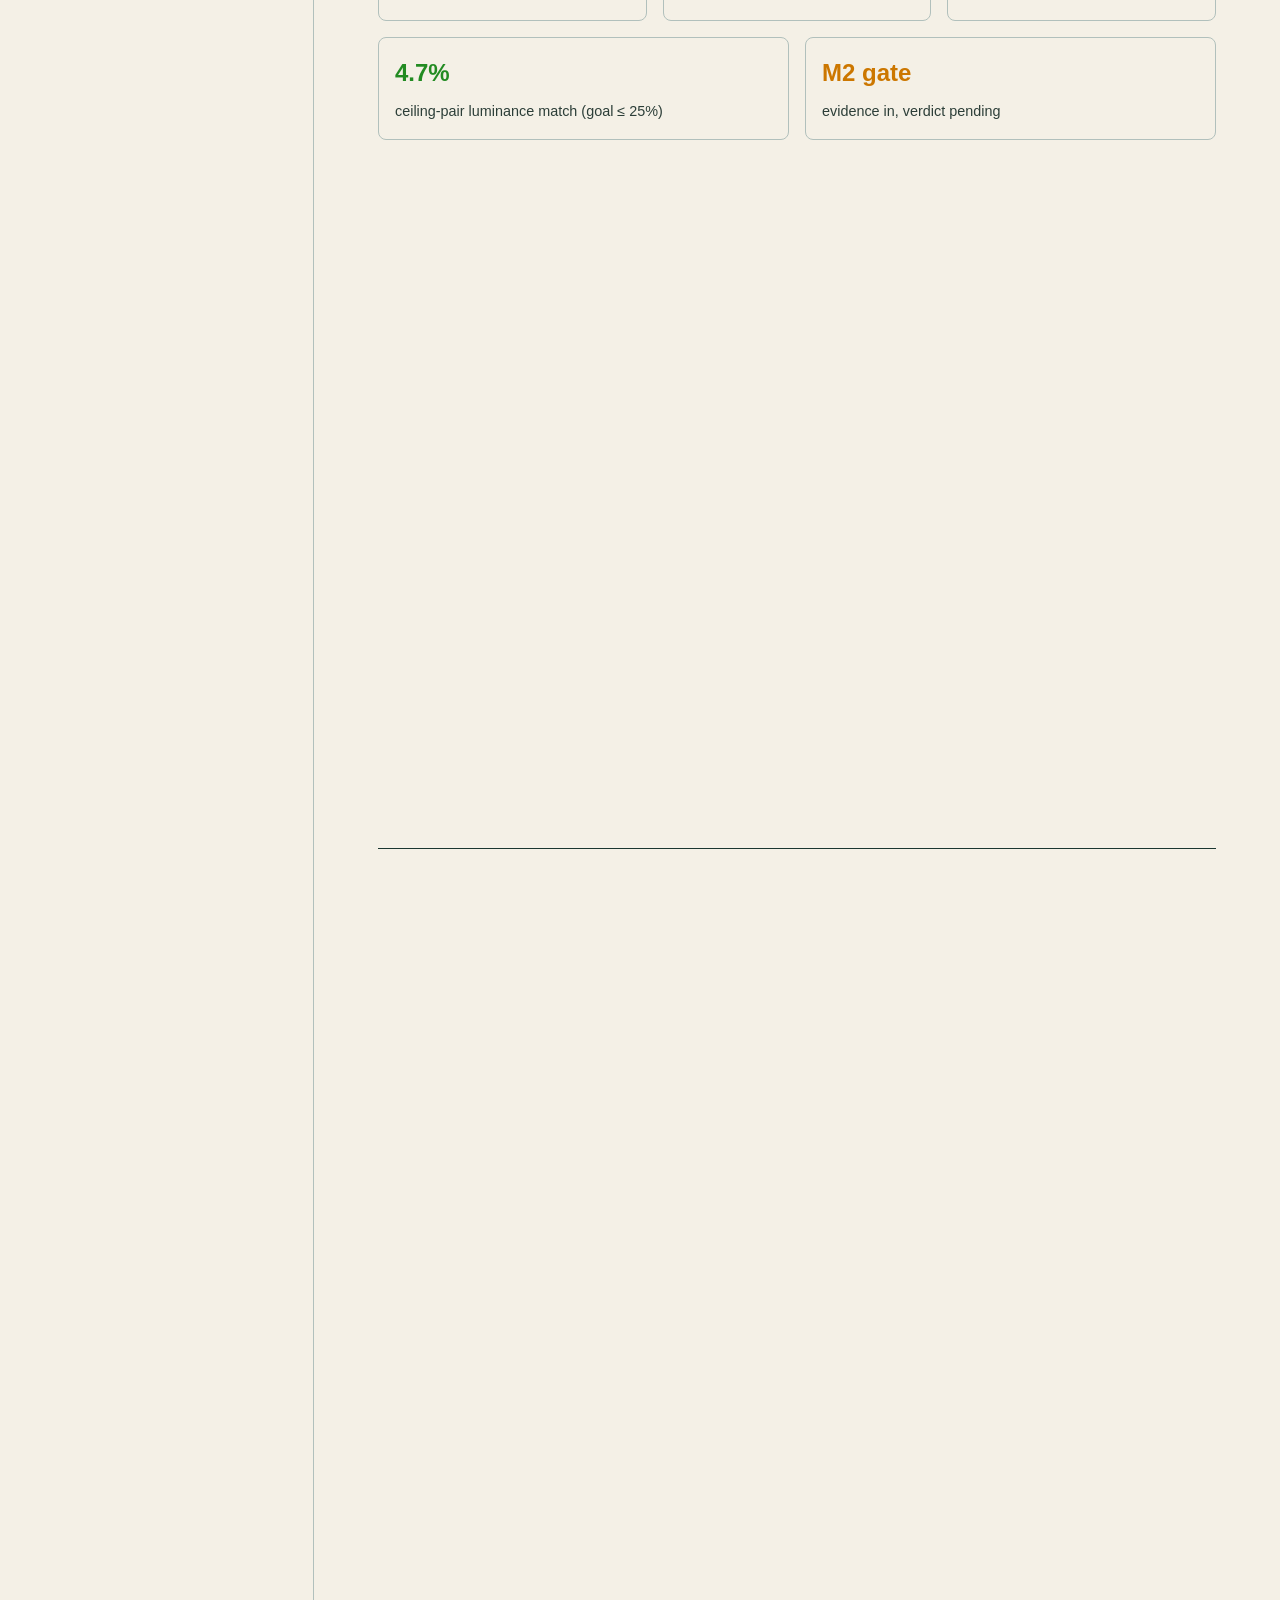
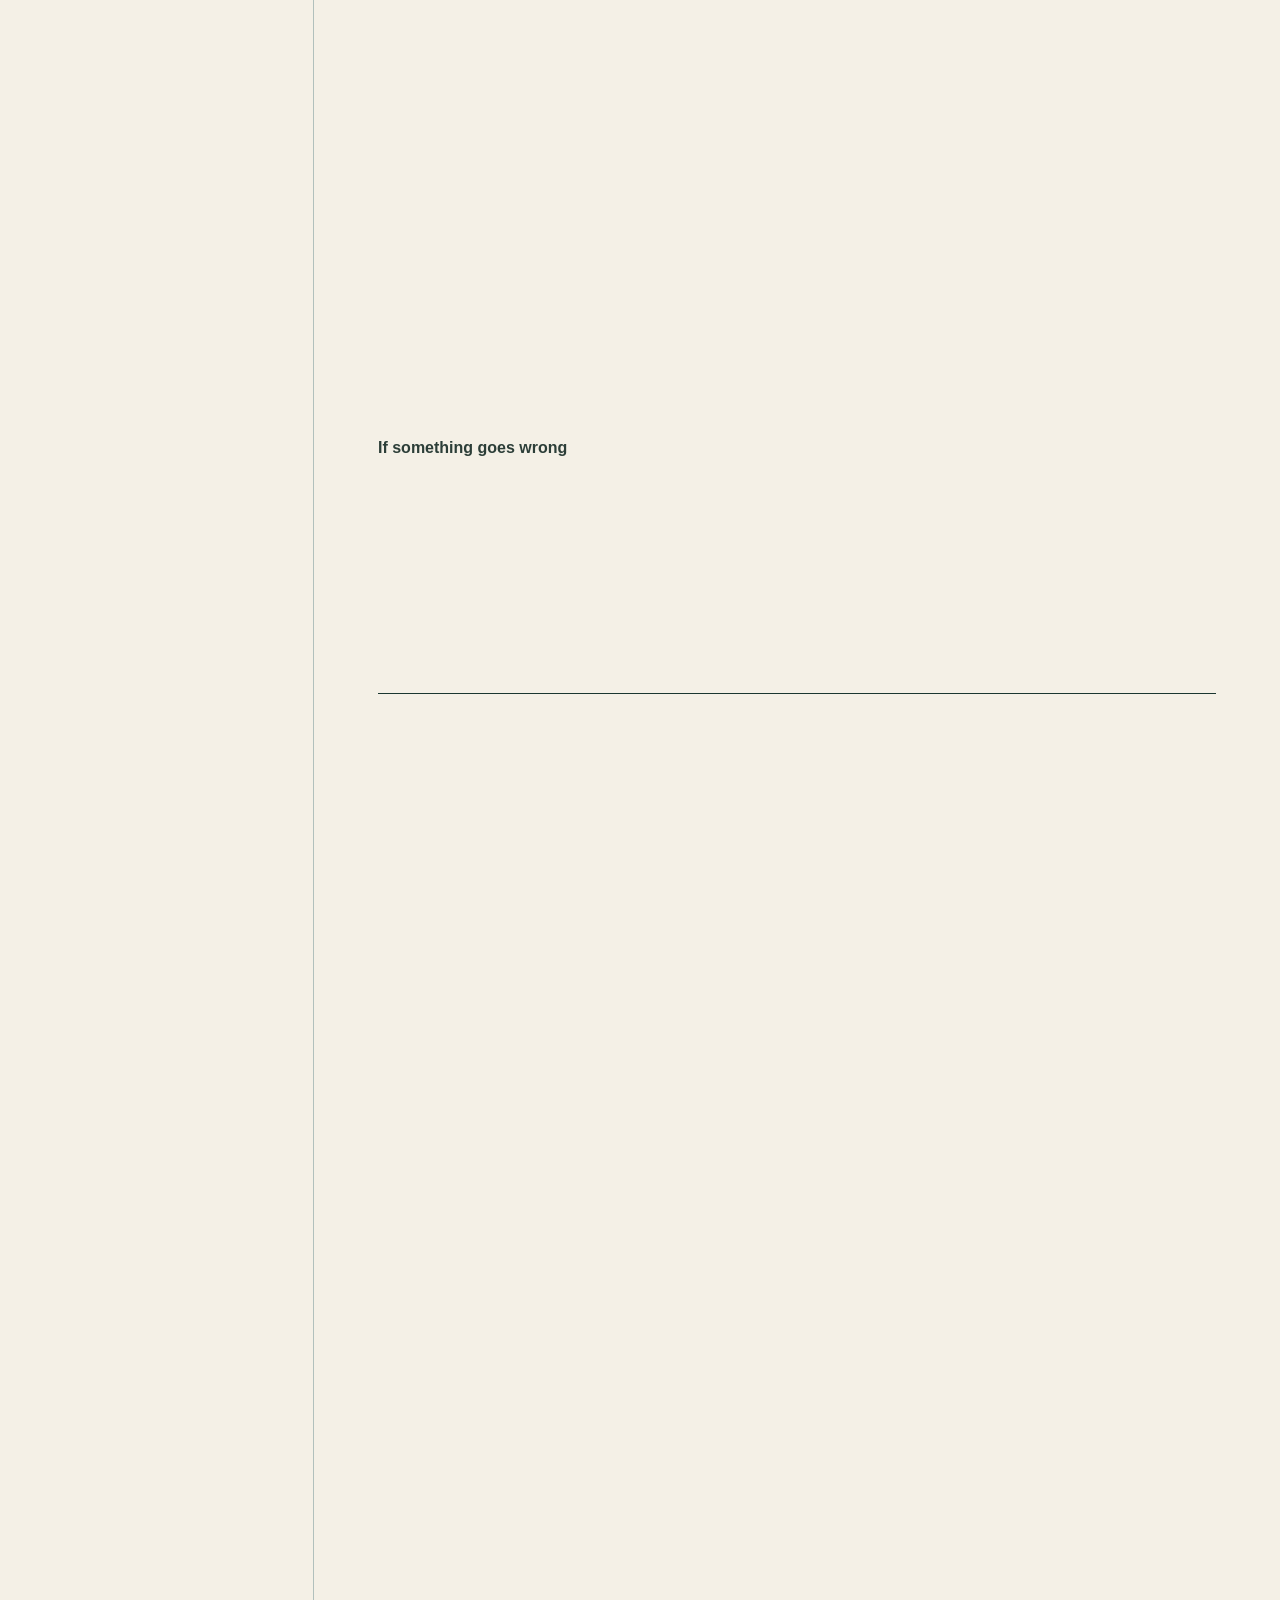
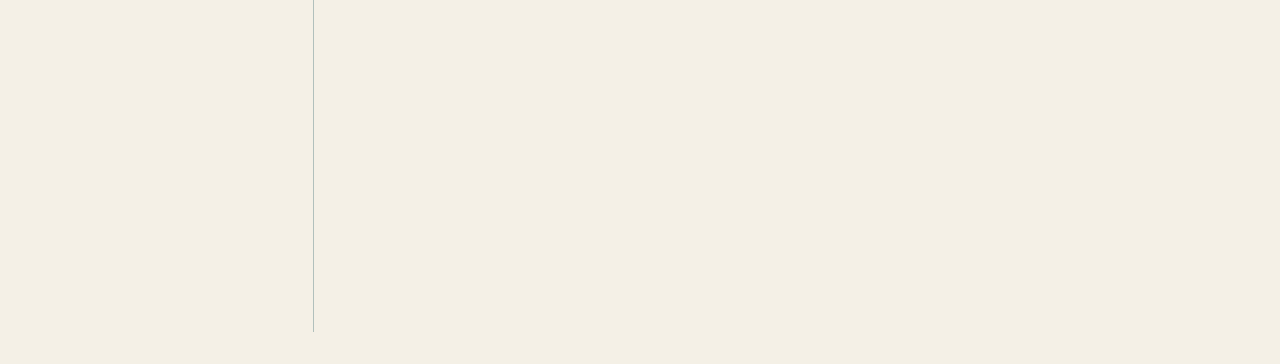
==== commit 486bc7b1: "Merge remote-tracking branch 'origin/main' into Diggss-sys-branch" ====
--- a/team_hub/index.html
+++ b/team_hub/index.html
@@ -94,8 +94,8 @@
         
         <div style="display: flex; gap: 1rem; flex-wrap: wrap; margin-bottom: 2rem;">
           <div style="border: 1px solid var(--color-border); padding: 1rem; border-radius: 8px; flex: 1; min-width: 200px;">
-            <div style="font-size: 1.5rem; font-weight: bold; margin-bottom: 0.5rem; color: #228B22;">109</div>
-            <div style="font-size: 0.9rem; color: var(--color-text-light);">automated checks green (106 EditMode + 3 PlayMode, PR #3 branch)</div>
+            <div style="font-size: 1.5rem; font-weight: bold; margin-bottom: 0.5rem; color: #228B22;">108</div>
+            <div style="font-size: 0.9rem; color: var(--color-text-light);">automated checks green (PR #3 branch)</div>
           </div>
           <div style="border: 1px solid var(--color-border); padding: 1rem; border-radius: 8px; flex: 1; min-width: 200px;">
             <div style="font-size: 1.5rem; font-weight: bold; margin-bottom: 0.5rem;"><a href="https://github.com/Diggss-sys/knowledge-atlas-app/pull/3" style="color: #cc7700">PR #3</a></div>
@@ -127,8 +127,6 @@
         
         <h3>Recently Shipped</h3>
         <ul>
-          <li><strong>Team Run app released (Windows live, Mac attached):</strong> double-clickable participant study app &mdash; no Unity or git needed. Windows build verified rendering + released; Mac build is universal (Apple Silicon + Intel), attached and pending a first-launch check. Each session silently logs per-machine frame rate. This is our cross-machine baseline before the rendering changes <a href="https://github.com/Diggss-sys/knowledge-atlas-app/releases/tag/team-run-2026-07-10" target="_blank">[Link]</a></li>
-          <li><strong>Author &rarr; run loop closed (publish &rarr; consume):</strong> the operator's Publish button now emits a real study document (re-gated &mdash; a confounded pair is refused) that the participant app then runs, instead of a bundled fixture. Full loop: author &rarr; validate &rarr; publish &rarr; participate &rarr; data <a href="https://github.com/Diggss-sys/knowledge-atlas-app/pull/3" target="_blank">[Link]</a></li>
           <li><strong>A1 + A2 — the interactive instrument:</strong> Operator Studio (live previews, real single-variable gate, publish lock, walk) + Participant Runner (neutral screens &rarr; validated CSV). M1 closed; both scenes verified live <a href="https://github.com/Diggss-sys/knowledge-atlas-app/pull/3" target="_blank">[PR #3]</a></li>
           <li><strong>Performance gate:</strong> fps targets defined (60 demo PC / 45&ndash;30 M2 Macs / conditions within 10%); operator fps readout; participant sessions silently log per-room frame rate + machine <a href="https://github.com/Diggss-sys/knowledge-atlas-app/blob/paco/ui-foundation/docs/PERFORMANCE.md" target="_blank">[Link]</a></li>
           <li><strong>July replan:</strong> two tracks — Track A finishes the instrument (2 build items left), Track B runs the pilot study; no Unity needed for Track B roles <a href="https://github.com/Diggss-sys/knowledge-atlas-app/blob/paco/ui-foundation/handoffs/REPLAN_JULY.md" target="_blank">[Link]</a></li>
@@ -144,18 +142,16 @@
         <h2>3. Team Run (Dry Run Study)</h2>
         <p>We're testing whether the room study runs well on everyone's machine before we go further. You don't need Unity, git, or any setup &mdash; just download an app, do one short session as a participant, and send back the files it saves. (~5 minutes)</p>
         
-        <div class="callout callout-teal">
-          <strong>Status: ready</strong> &mdash; the Windows build is verified and available below.
+        <div class="callout callout-amber">
+          <strong>Status: waiting on the verified build &mdash; you'll get a ping when it's ready</strong>
         </div>
 
         <h3>1. Get the app</h3>
         <ul>
-          <li><strong>Windows:</strong> <a href="https://github.com/Diggss-sys/knowledge-atlas-app/releases/download/team-run-2026-07-10/KnowledgeAtlasStudy-Windows.zip" style="display: inline-block; margin-left: 0.5rem; padding: 0.35rem 0.8rem; font-size: 0.9em; background: #228B22; color: #fff; border-radius: 6px; text-decoration: none;">Download for Windows (.zip, 132 MB)</a>
-            <br><small style="color: var(--color-text-light);"><em>Extract, double-click <code>KnowledgeAtlasStudy.exe</code>. Windows may warn "Windows protected your PC" &mdash; click <strong>More info &rarr; Run anyway</strong>.</em></small>
+          <li><strong>Windows:</strong> <button disabled style="margin-left: 0.5rem; padding: 0.2rem 0.5rem; font-size: 0.9em; cursor: not-allowed; opacity: 0.7;">Download &mdash; coming soon, pending build verification</button>
+            <br><small style="color: var(--color-text-light);"><em>Note: Windows may warn "Windows protected your PC". Click <strong>More info &rarr; Run anyway</strong>.</em></small>
           </li>
-          <li style="margin-top: 1rem;"><strong>Mac (universal &mdash; Apple Silicon + Intel):</strong> <a href="https://github.com/Diggss-sys/knowledge-atlas-app/releases/download/team-run-2026-07-10/KnowledgeAtlasStudy-macOS.zip" style="color: var(--color-text-light); text-decoration: underline;">Download macOS build (.zip, 141 MB)</a>
-            <br><small style="color: var(--color-text-light);"><em>Unzip, then <strong>right-click <code>KnowledgeAtlasStudy.app</code> &rarr; Open &rarr; Open</strong> (required once &mdash; it's unsigned; a plain double-click gets blocked). If macOS still refuses: System Settings &rarr; Privacy &amp; Security &rarr; "Open Anyway". <strong>Fresh build &mdash; Mac runs are exactly what we need:</strong> if it won't open or shows a black screen, that report IS a useful result. Include your macOS version.</em></small>
-          </li>
+          <li style="margin-top: 1rem;"><strong>Mac:</strong> get <code>KnowledgeAtlasStudy.app</code> from <strong>Michael</strong>. First launch: <strong>right-click the app &rarr; Open &rarr; Open</strong> (needed once because it's unsigned).</li>
         </ul>
 
         <h3>2. Do one session (about 3&ndash;4 minutes)</h3>
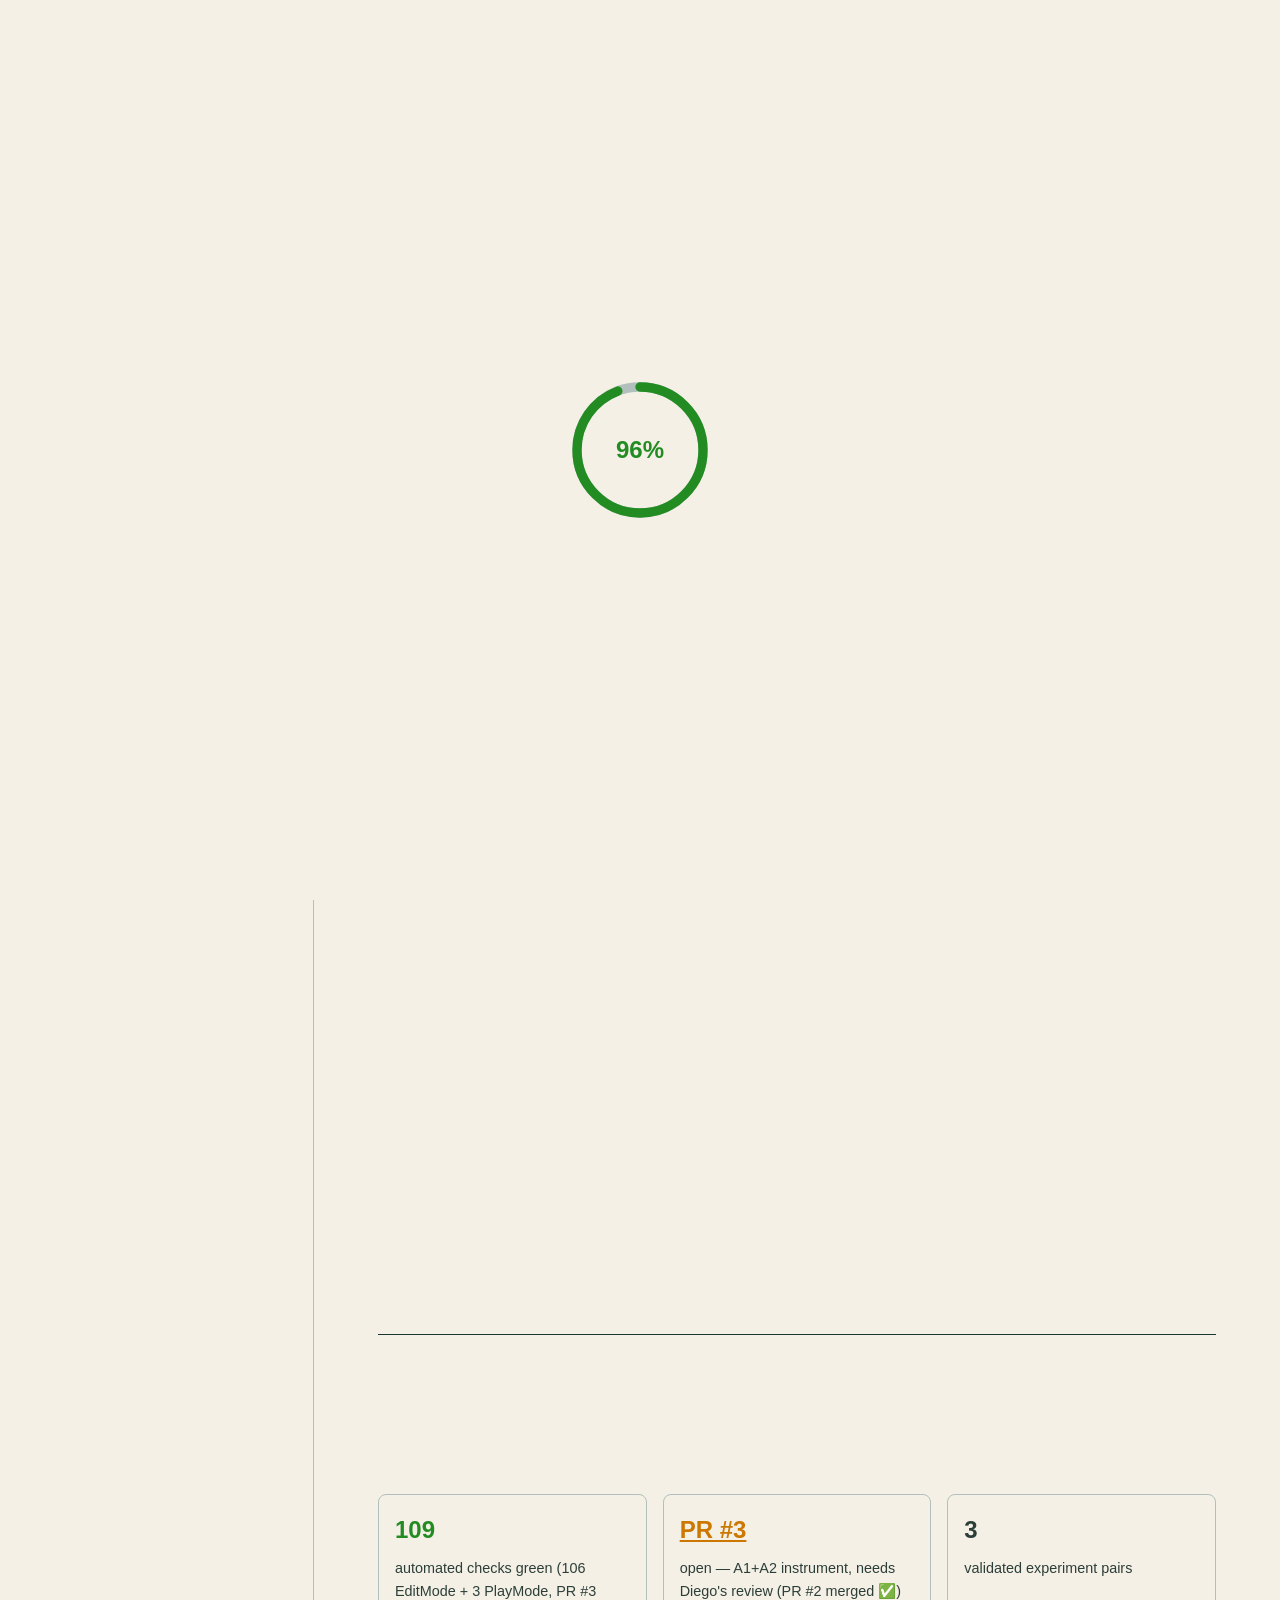
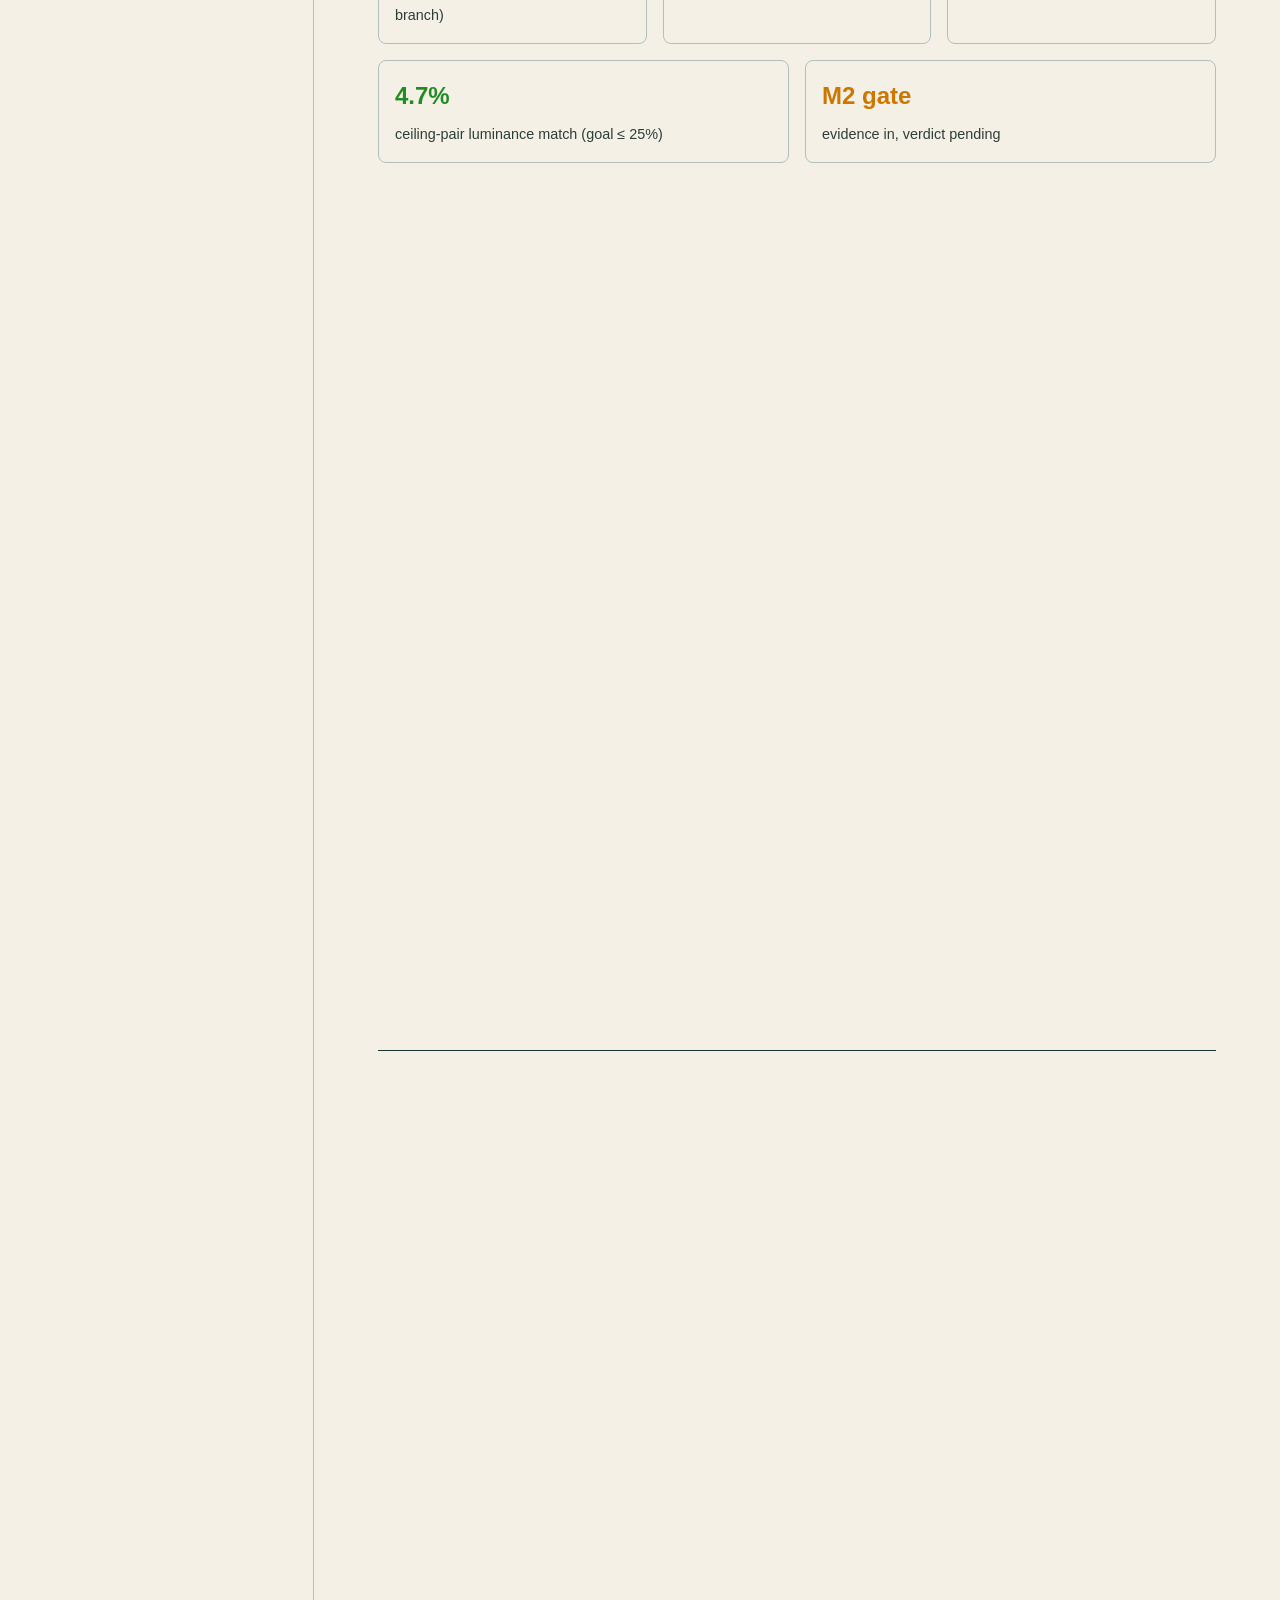
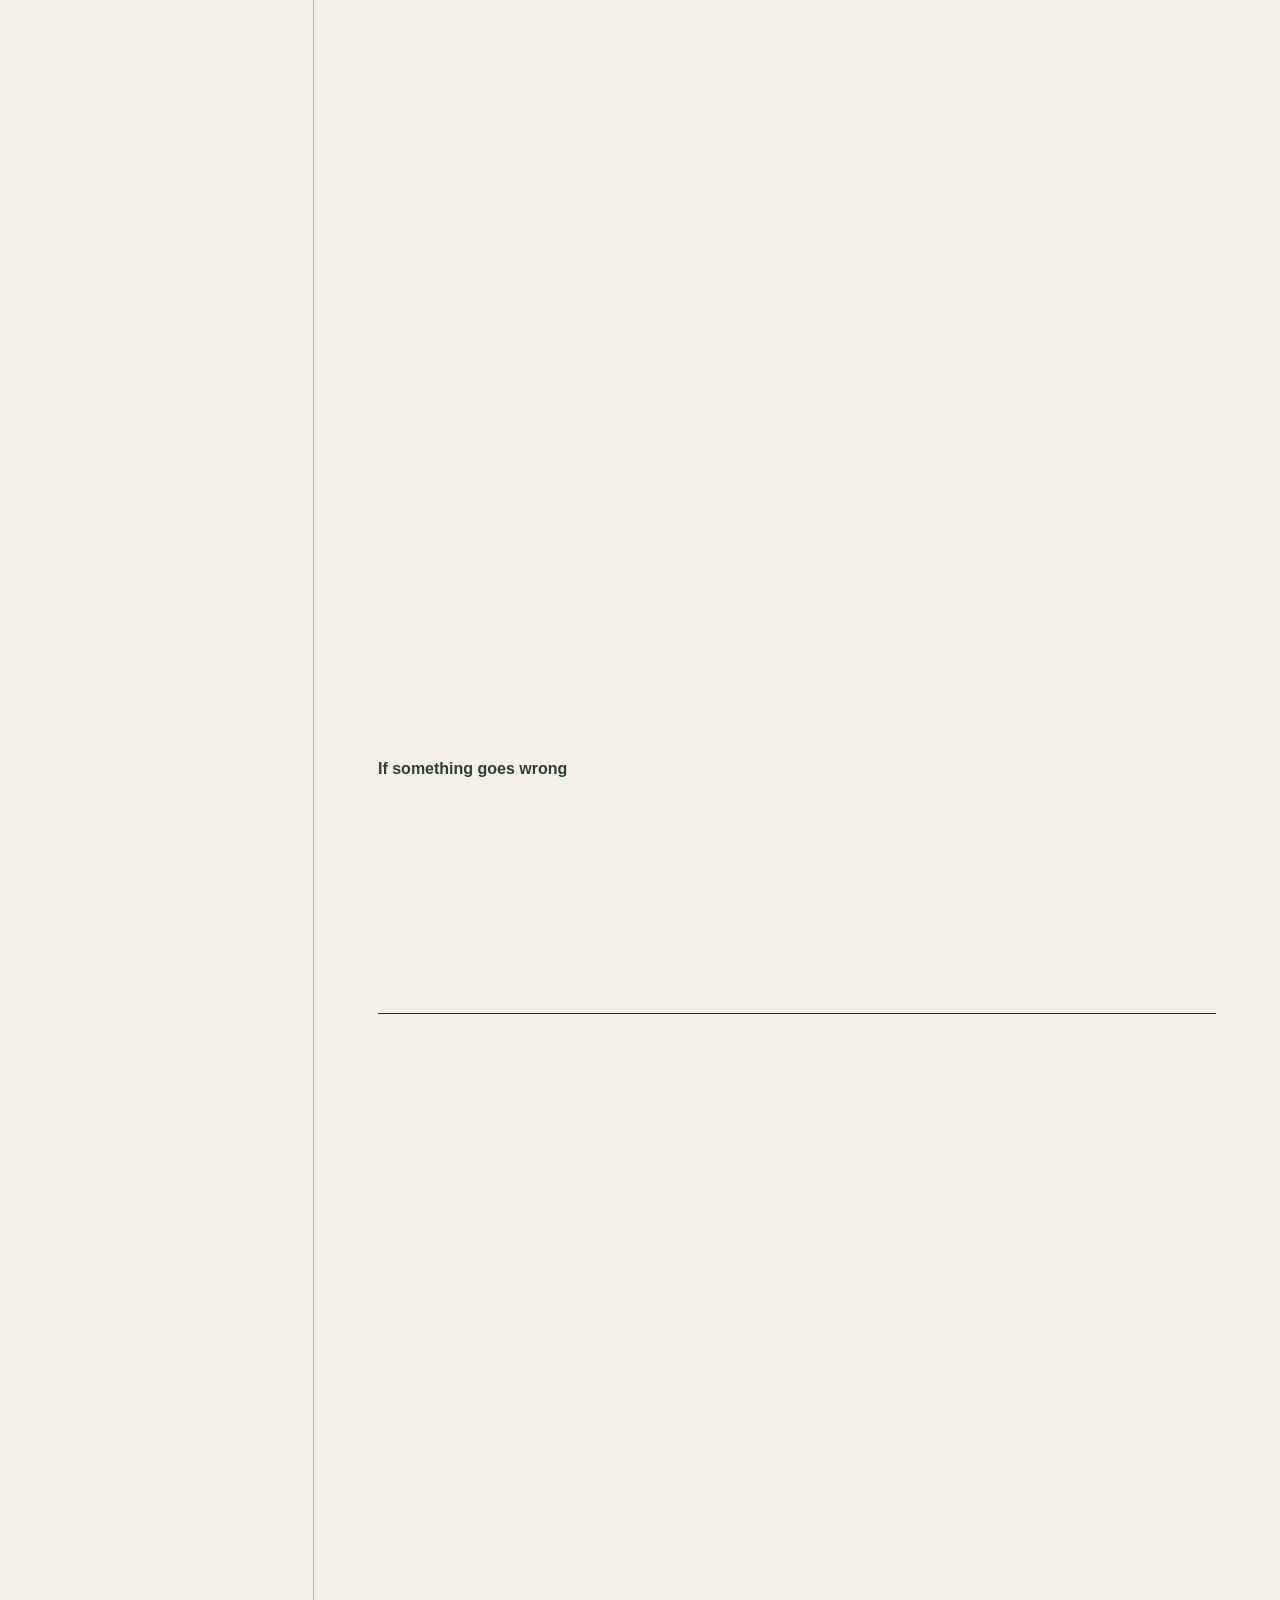
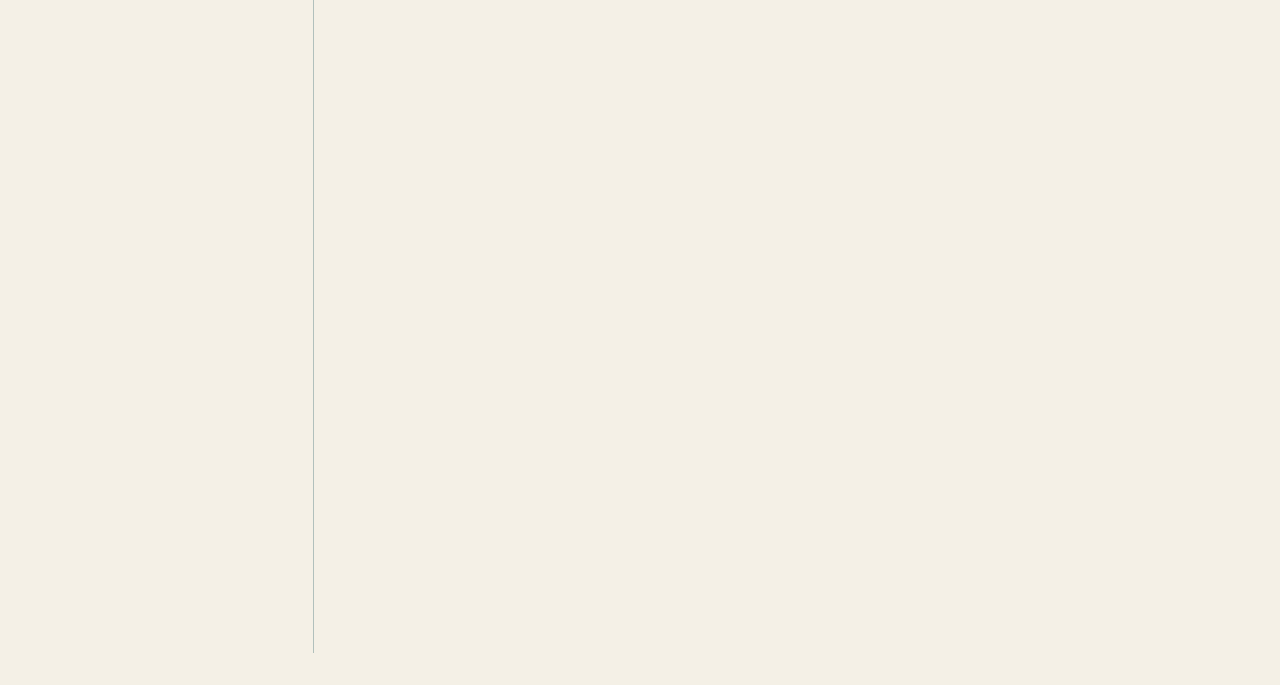
==== commit 22c10b42: "teamhub: promote the Mac download to a full button — Macs are the primary test audience The Mac link" ====
--- a/team_hub/index.html
+++ b/team_hub/index.html
@@ -94,8 +94,8 @@
         
         <div style="display: flex; gap: 1rem; flex-wrap: wrap; margin-bottom: 2rem;">
           <div style="border: 1px solid var(--color-border); padding: 1rem; border-radius: 8px; flex: 1; min-width: 200px;">
-            <div style="font-size: 1.5rem; font-weight: bold; margin-bottom: 0.5rem; color: #228B22;">108</div>
-            <div style="font-size: 0.9rem; color: var(--color-text-light);">automated checks green (PR #3 branch)</div>
+            <div style="font-size: 1.5rem; font-weight: bold; margin-bottom: 0.5rem; color: #228B22;">109</div>
+            <div style="font-size: 0.9rem; color: var(--color-text-light);">automated checks green (106 EditMode + 3 PlayMode, PR #3 branch)</div>
           </div>
           <div style="border: 1px solid var(--color-border); padding: 1rem; border-radius: 8px; flex: 1; min-width: 200px;">
             <div style="font-size: 1.5rem; font-weight: bold; margin-bottom: 0.5rem;"><a href="https://github.com/Diggss-sys/knowledge-atlas-app/pull/3" style="color: #cc7700">PR #3</a></div>
@@ -127,6 +127,8 @@
         
         <h3>Recently Shipped</h3>
         <ul>
+          <li><strong>Team Run app released (Windows live, Mac attached):</strong> double-clickable participant study app &mdash; no Unity or git needed. Windows build verified rendering + released; Mac build is universal (Apple Silicon + Intel), attached and pending a first-launch check. Each session silently logs per-machine frame rate. This is our cross-machine baseline before the rendering changes <a href="https://github.com/Diggss-sys/knowledge-atlas-app/releases/tag/team-run-2026-07-10" target="_blank">[Link]</a></li>
+          <li><strong>Author &rarr; run loop closed (publish &rarr; consume):</strong> the operator's Publish button now emits a real study document (re-gated &mdash; a confounded pair is refused) that the participant app then runs, instead of a bundled fixture. Full loop: author &rarr; validate &rarr; publish &rarr; participate &rarr; data <a href="https://github.com/Diggss-sys/knowledge-atlas-app/pull/3" target="_blank">[Link]</a></li>
           <li><strong>A1 + A2 — the interactive instrument:</strong> Operator Studio (live previews, real single-variable gate, publish lock, walk) + Participant Runner (neutral screens &rarr; validated CSV). M1 closed; both scenes verified live <a href="https://github.com/Diggss-sys/knowledge-atlas-app/pull/3" target="_blank">[PR #3]</a></li>
           <li><strong>Performance gate:</strong> fps targets defined (60 demo PC / 45&ndash;30 M2 Macs / conditions within 10%); operator fps readout; participant sessions silently log per-room frame rate + machine <a href="https://github.com/Diggss-sys/knowledge-atlas-app/blob/paco/ui-foundation/docs/PERFORMANCE.md" target="_blank">[Link]</a></li>
           <li><strong>July replan:</strong> two tracks — Track A finishes the instrument (2 build items left), Track B runs the pilot study; no Unity needed for Track B roles <a href="https://github.com/Diggss-sys/knowledge-atlas-app/blob/paco/ui-foundation/handoffs/REPLAN_JULY.md" target="_blank">[Link]</a></li>
@@ -142,16 +144,18 @@
         <h2>3. Team Run (Dry Run Study)</h2>
         <p>We're testing whether the room study runs well on everyone's machine before we go further. You don't need Unity, git, or any setup &mdash; just download an app, do one short session as a participant, and send back the files it saves. (~5 minutes)</p>
         
-        <div class="callout callout-amber">
-          <strong>Status: waiting on the verified build &mdash; you'll get a ping when it's ready</strong>
+        <div class="callout callout-teal">
+          <strong>Status: ready</strong> &mdash; the Windows build is verified and available below.
         </div>
 
         <h3>1. Get the app</h3>
         <ul>
-          <li><strong>Windows:</strong> <button disabled style="margin-left: 0.5rem; padding: 0.2rem 0.5rem; font-size: 0.9em; cursor: not-allowed; opacity: 0.7;">Download &mdash; coming soon, pending build verification</button>
-            <br><small style="color: var(--color-text-light);"><em>Note: Windows may warn "Windows protected your PC". Click <strong>More info &rarr; Run anyway</strong>.</em></small>
+          <li><strong>Windows:</strong> <a href="https://github.com/Diggss-sys/knowledge-atlas-app/releases/download/team-run-2026-07-10/KnowledgeAtlasStudy-Windows.zip" style="display: inline-block; margin-left: 0.5rem; padding: 0.35rem 0.8rem; font-size: 0.9em; background: #228B22; color: #fff; border-radius: 6px; text-decoration: none;">Download for Windows (.zip, 132 MB)</a>
+            <br><small style="color: var(--color-text-light);"><em>Extract, double-click <code>KnowledgeAtlasStudy.exe</code>. Windows may warn "Windows protected your PC" &mdash; click <strong>More info &rarr; Run anyway</strong>.</em></small>
           </li>
-          <li style="margin-top: 1rem;"><strong>Mac:</strong> get <code>KnowledgeAtlasStudy.app</code> from <strong>Michael</strong>. First launch: <strong>right-click the app &rarr; Open &rarr; Open</strong> (needed once because it's unsigned).</li>
+          <li style="margin-top: 1rem;"><strong>Mac (universal &mdash; Apple Silicon + Intel):</strong> <a href="https://github.com/Diggss-sys/knowledge-atlas-app/releases/download/team-run-2026-07-10/KnowledgeAtlasStudy-macOS.zip" style="display: inline-block; margin-left: 0.5rem; padding: 0.35rem 0.8rem; font-size: 0.9em; background: #1a3630; color: #fff; border-radius: 6px; text-decoration: none;">Download for Mac (.zip, 141 MB)</a>
+            <br><small style="color: var(--color-text-light);"><em>Unzip, then <strong>right-click <code>KnowledgeAtlasStudy.app</code> &rarr; Open &rarr; Open</strong> (required once &mdash; it's unsigned; a plain double-click gets blocked). If macOS still refuses: System Settings &rarr; Privacy &amp; Security &rarr; "Open Anyway". <strong>Fresh build &mdash; Mac runs are exactly what we need:</strong> if it won't open or shows a black screen, that report IS a useful result. Include your macOS version.</em></small>
+          </li>
         </ul>
 
         <h3>2. Do one session (about 3&ndash;4 minutes)</h3>
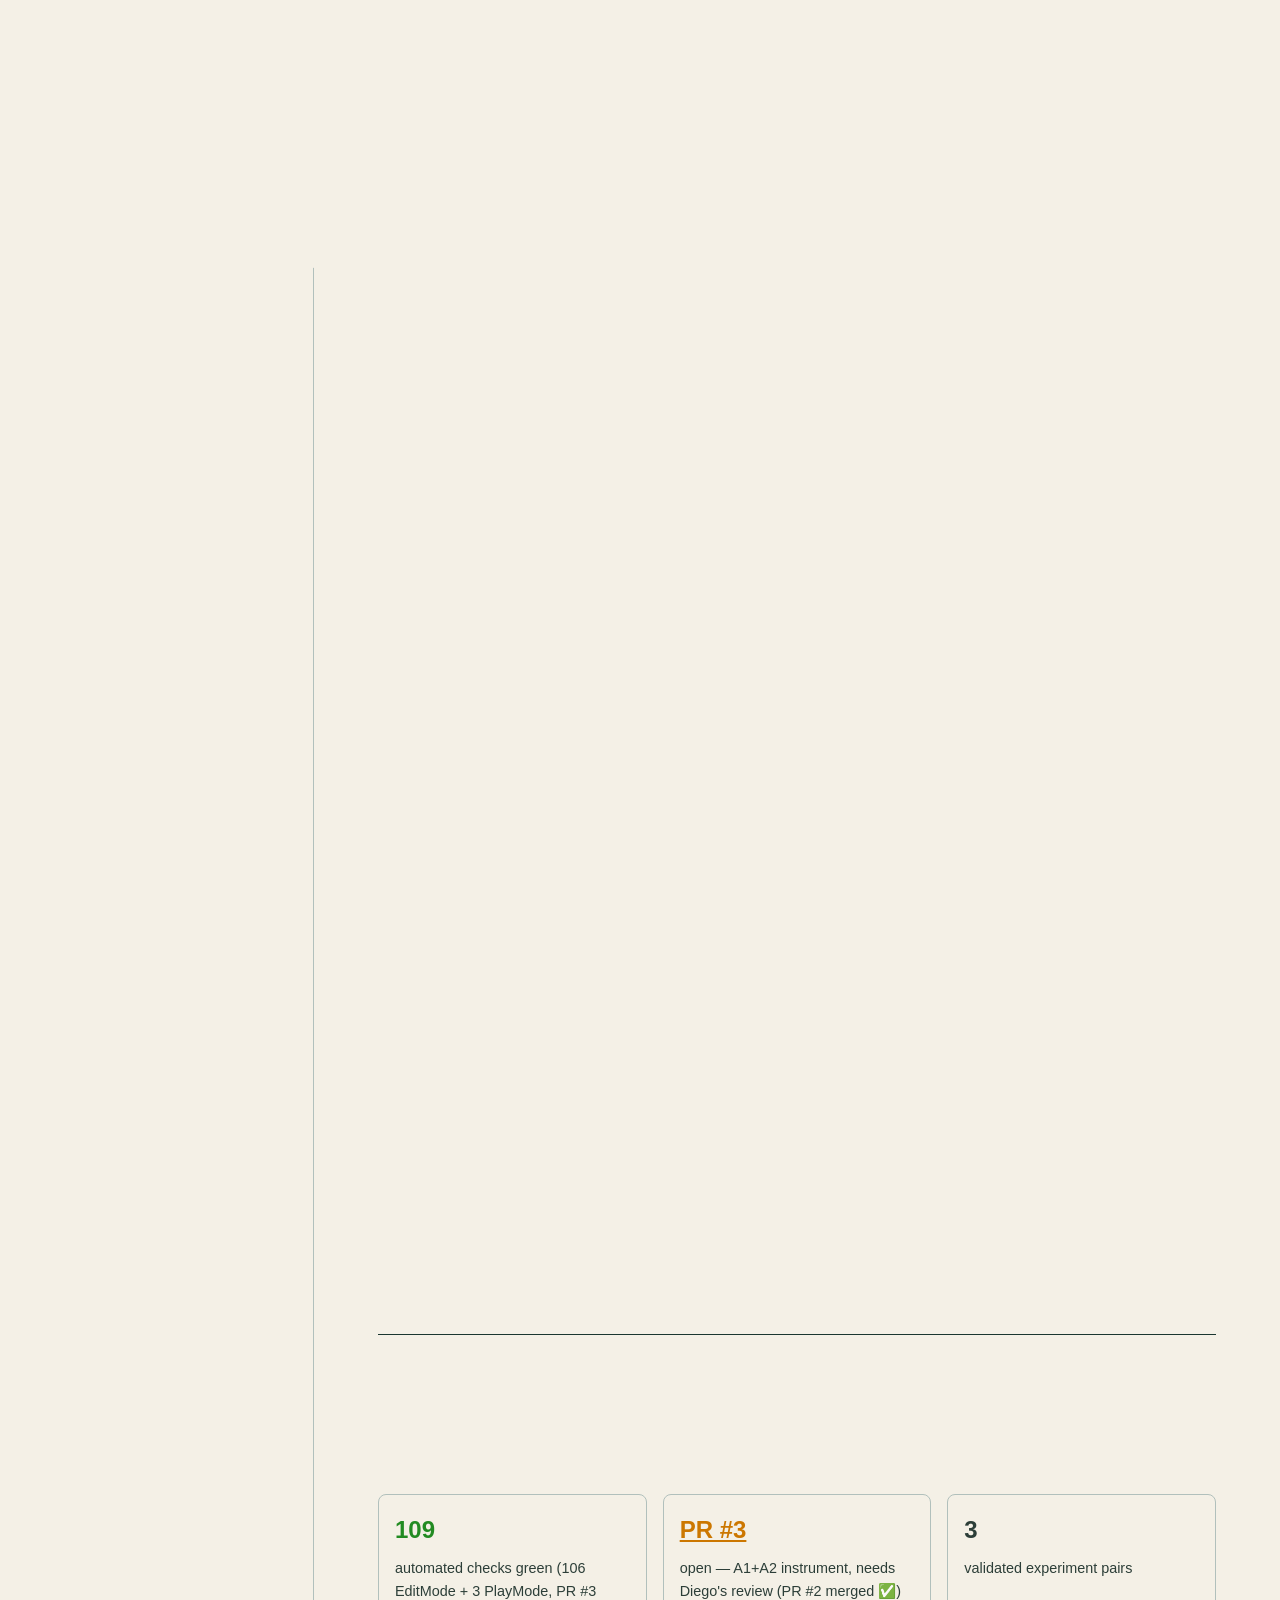
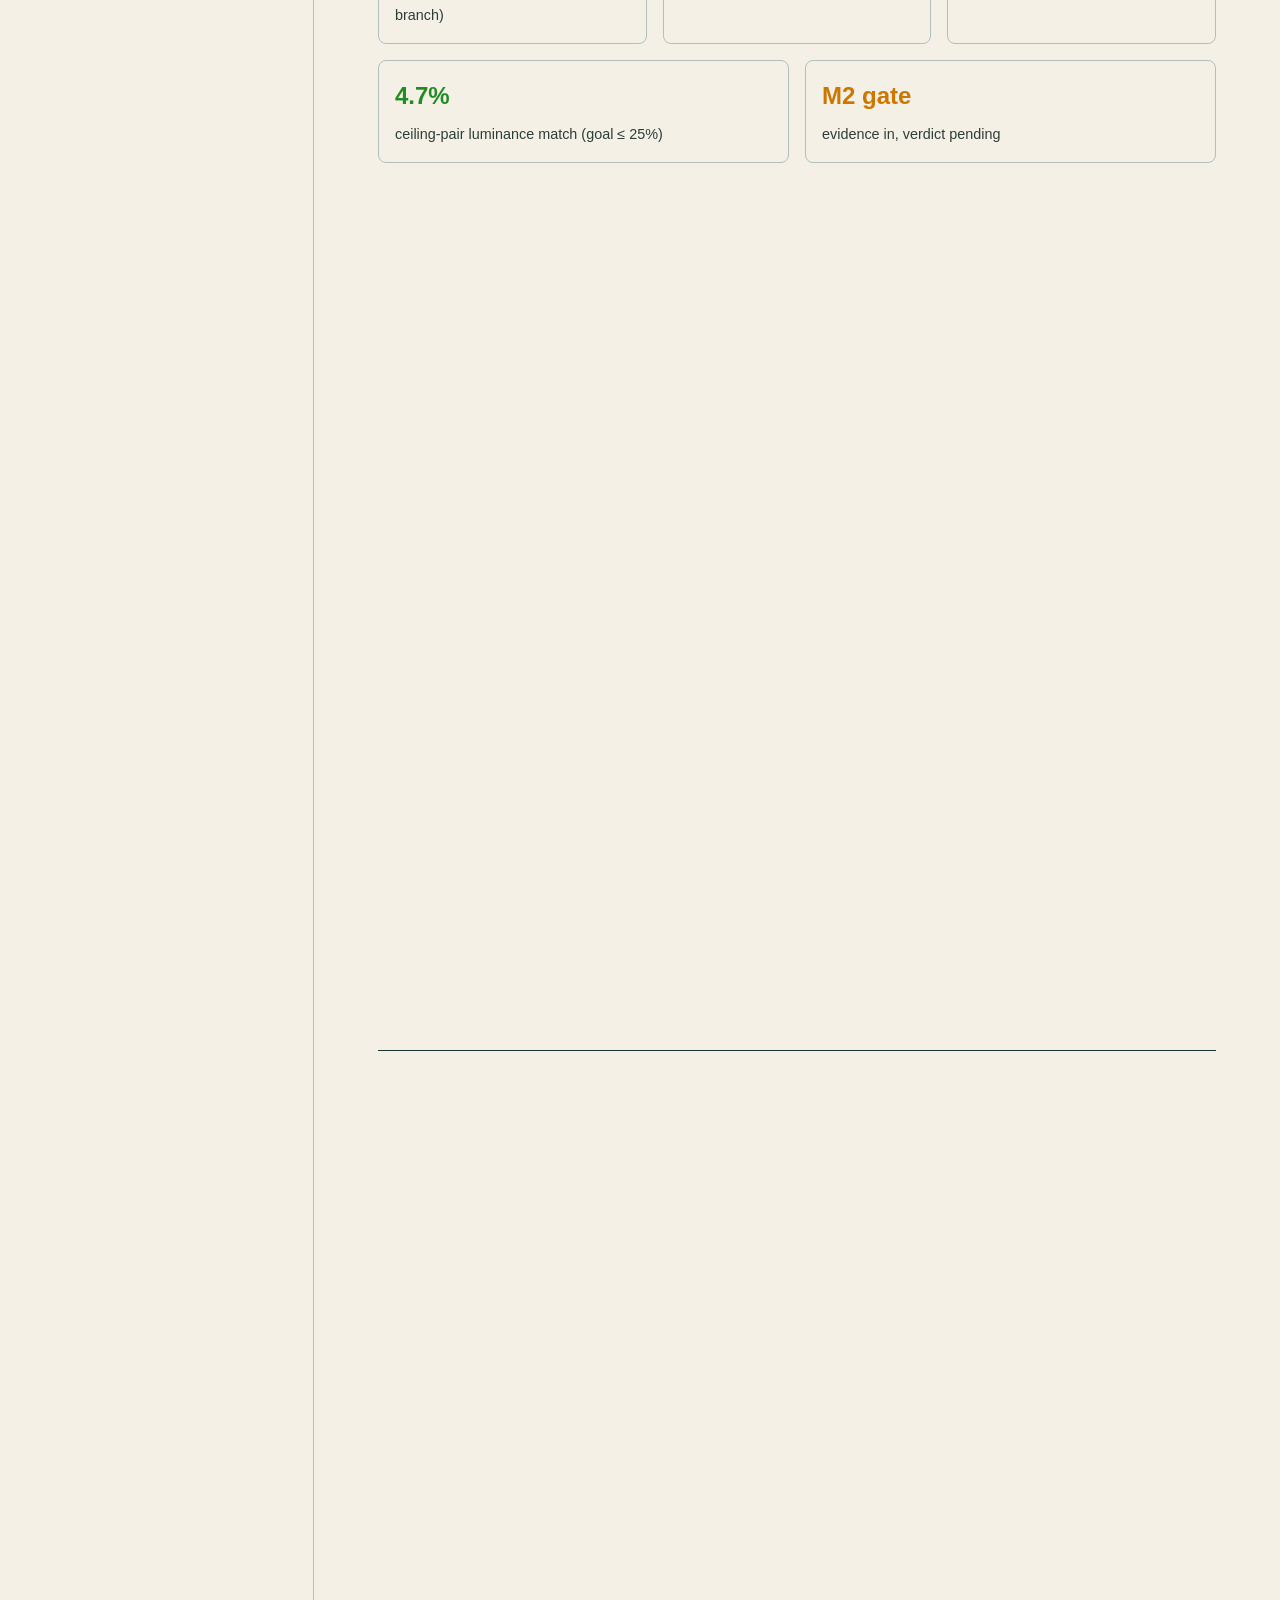
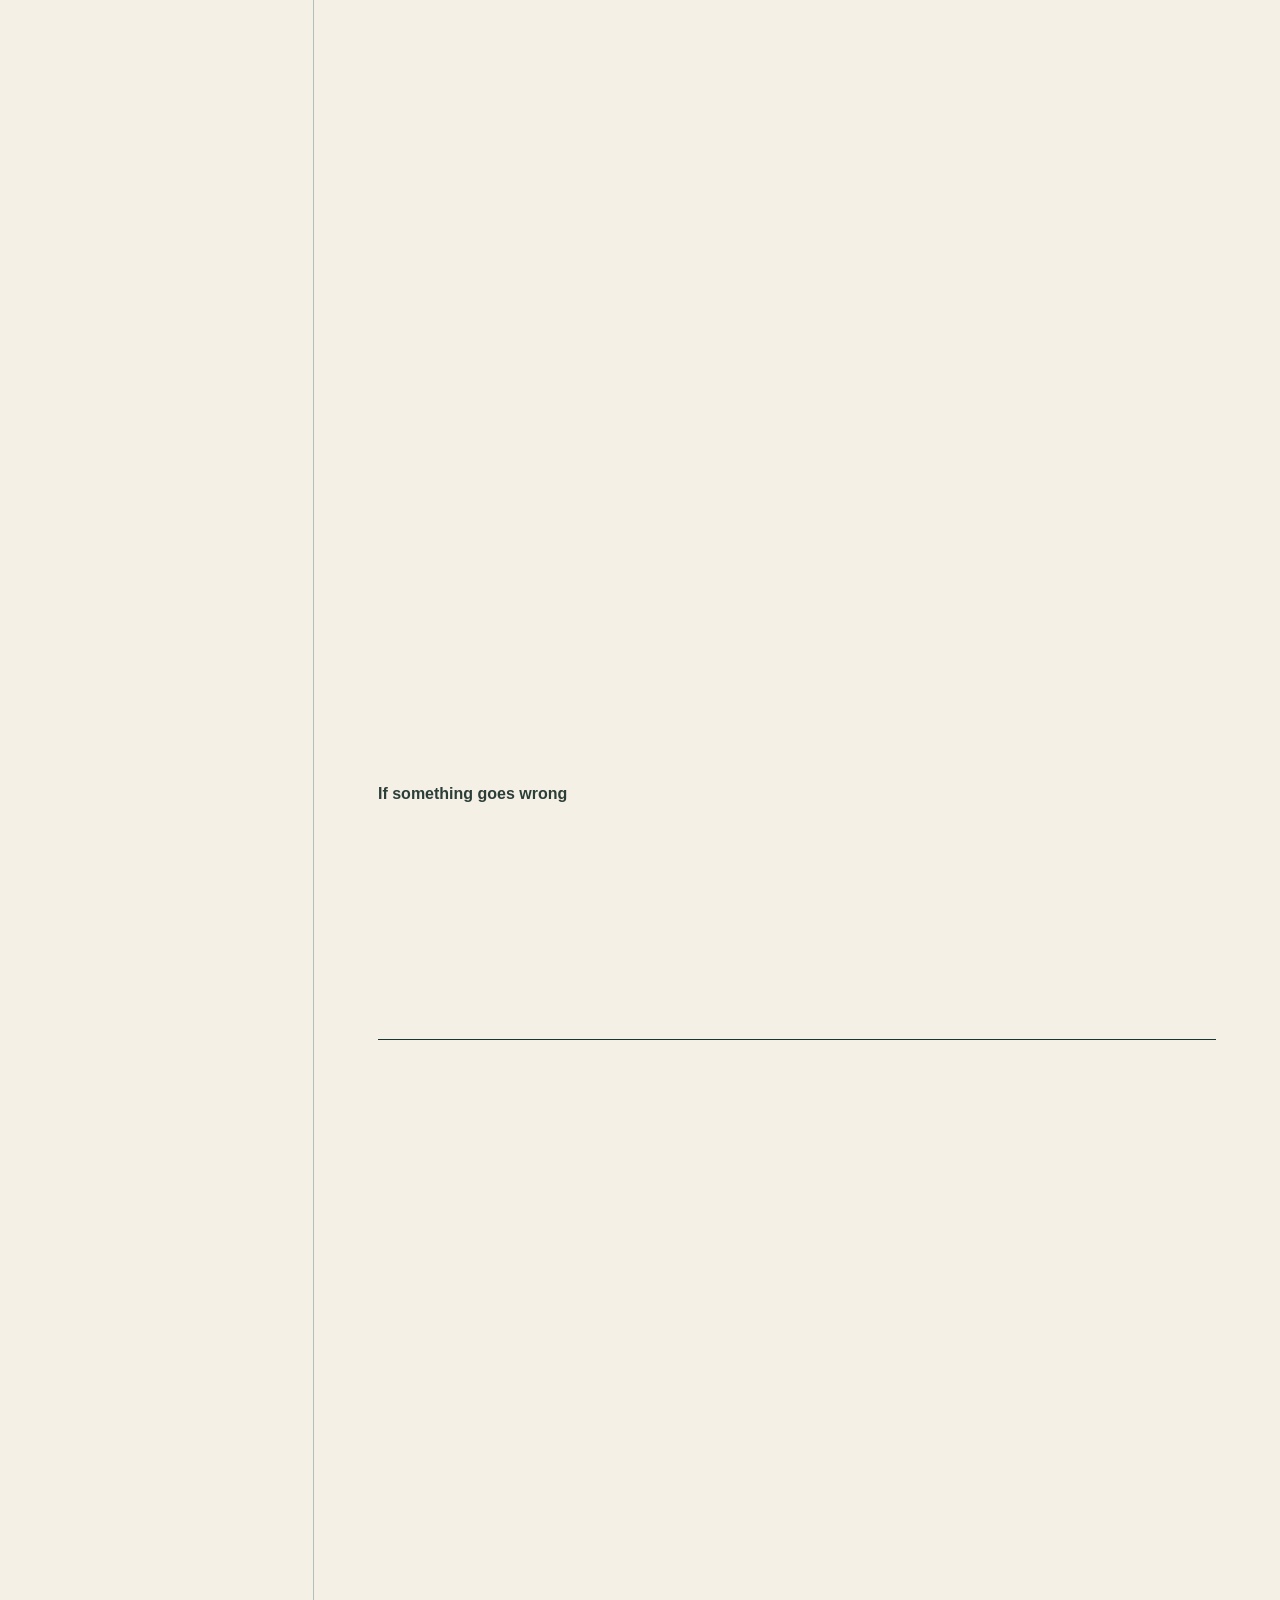
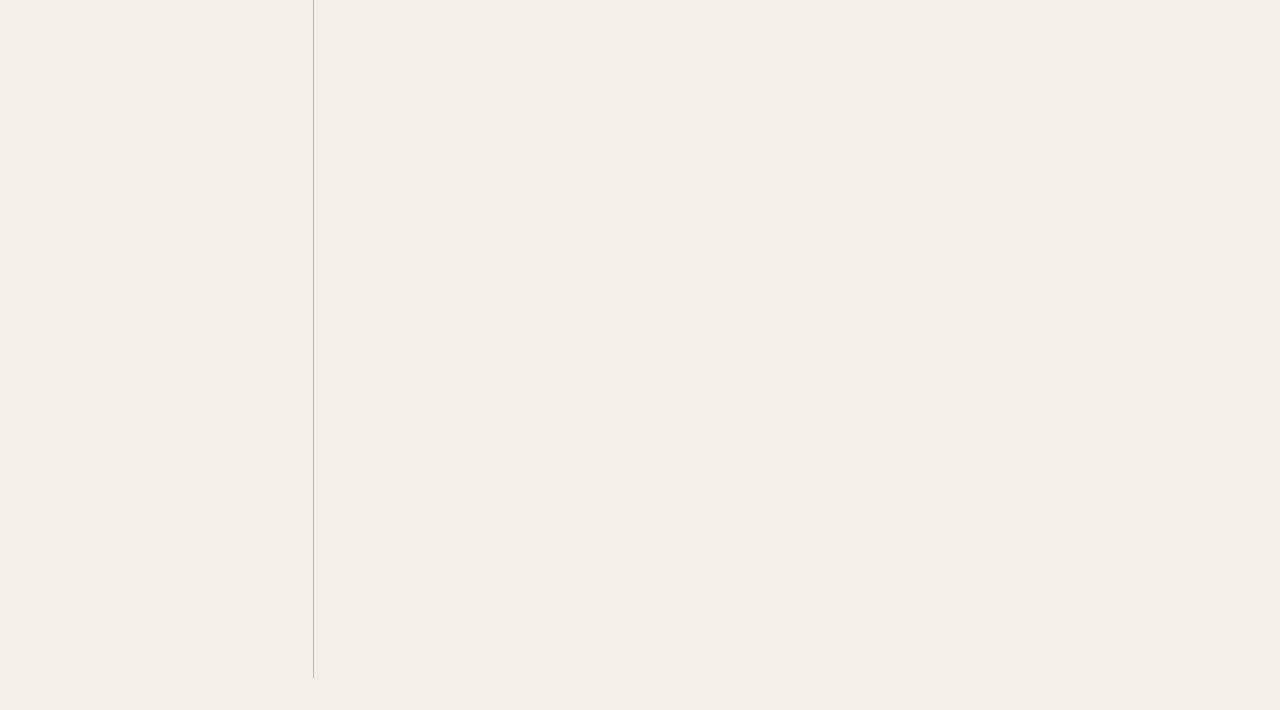
==== commit 46b8b817: "teamhub: Mac is live — Raven confirmed it runs; perf tier + launch fix reflected status.json mac_sta" ====
--- a/team_hub/index.html
+++ b/team_hub/index.html
@@ -154,7 +154,7 @@
             <br><small style="color: var(--color-text-light);"><em>Extract, double-click <code>KnowledgeAtlasStudy.exe</code>. Windows may warn "Windows protected your PC" &mdash; click <strong>More info &rarr; Run anyway</strong>.</em></small>
           </li>
           <li style="margin-top: 1rem;"><strong>Mac (universal &mdash; Apple Silicon + Intel):</strong> <a href="https://github.com/Diggss-sys/knowledge-atlas-app/releases/download/team-run-2026-07-10/KnowledgeAtlasStudy-macOS.zip" style="display: inline-block; margin-left: 0.5rem; padding: 0.35rem 0.8rem; font-size: 0.9em; background: #1a3630; color: #fff; border-radius: 6px; text-decoration: none;">Download for Mac (.zip, 141 MB)</a>
-            <br><small style="color: var(--color-text-light);"><em>Unzip, then <strong>right-click <code>KnowledgeAtlasStudy.app</code> &rarr; Open &rarr; Open</strong> (required once &mdash; it's unsigned; a plain double-click gets blocked). If macOS still refuses: System Settings &rarr; Privacy &amp; Security &rarr; "Open Anyway". <strong>Fresh build &mdash; Mac runs are exactly what we need:</strong> if it won't open or shows a black screen, that report IS a useful result. Include your macOS version.</em></small>
+            <br><small style="color: var(--color-text-light);"><em>Unzip. It's unsigned, so the first launch is blocked &mdash; the reliable way in: double-click once and dismiss the warning, then <strong>System Settings &rarr; Privacy &amp; Security &rarr; scroll down &rarr; "Open Anyway"</strong>. (Still stuck? Terminal: <code>xattr -cr </code> then drag the app in, Enter.) Confirmed working on an M3 Air; a Mac performance tier was just added, so your run tells us if it's smooth enough &mdash; include your macOS version.</em></small>
           </li>
         </ul>
 
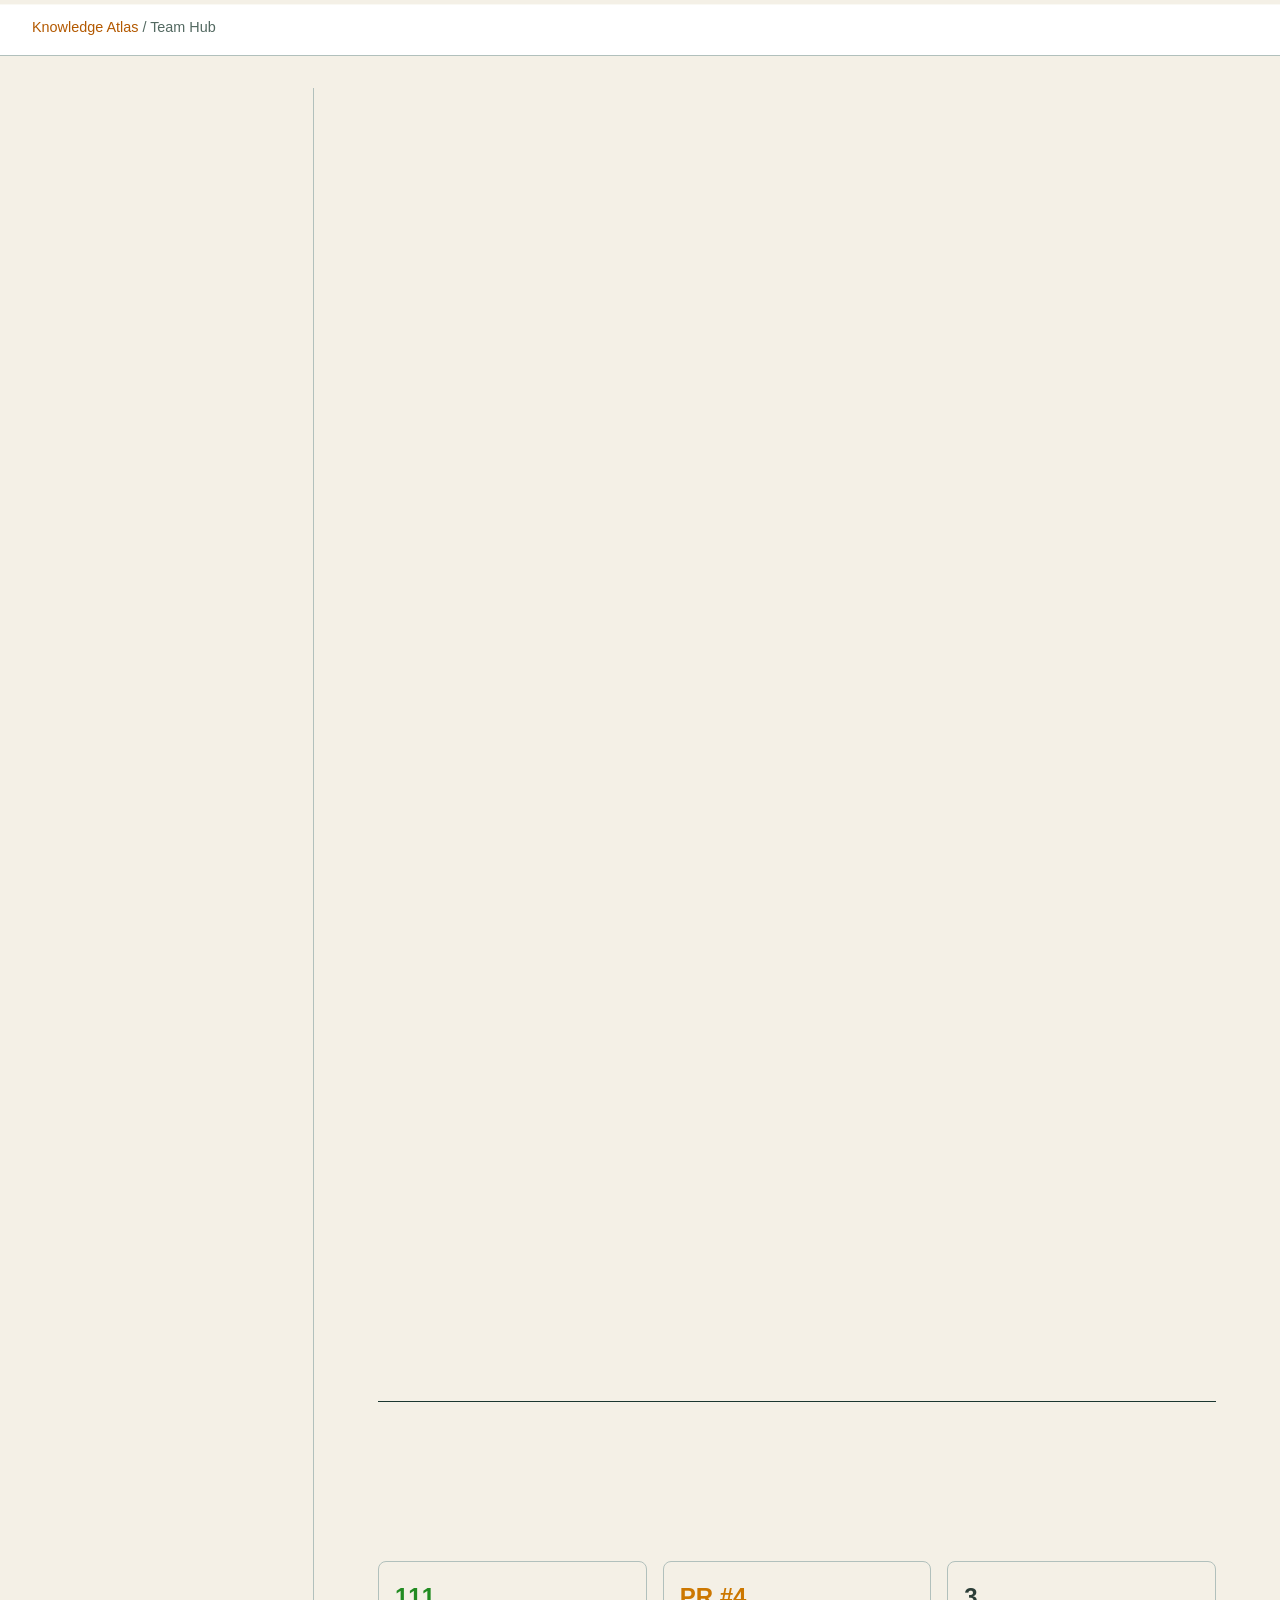
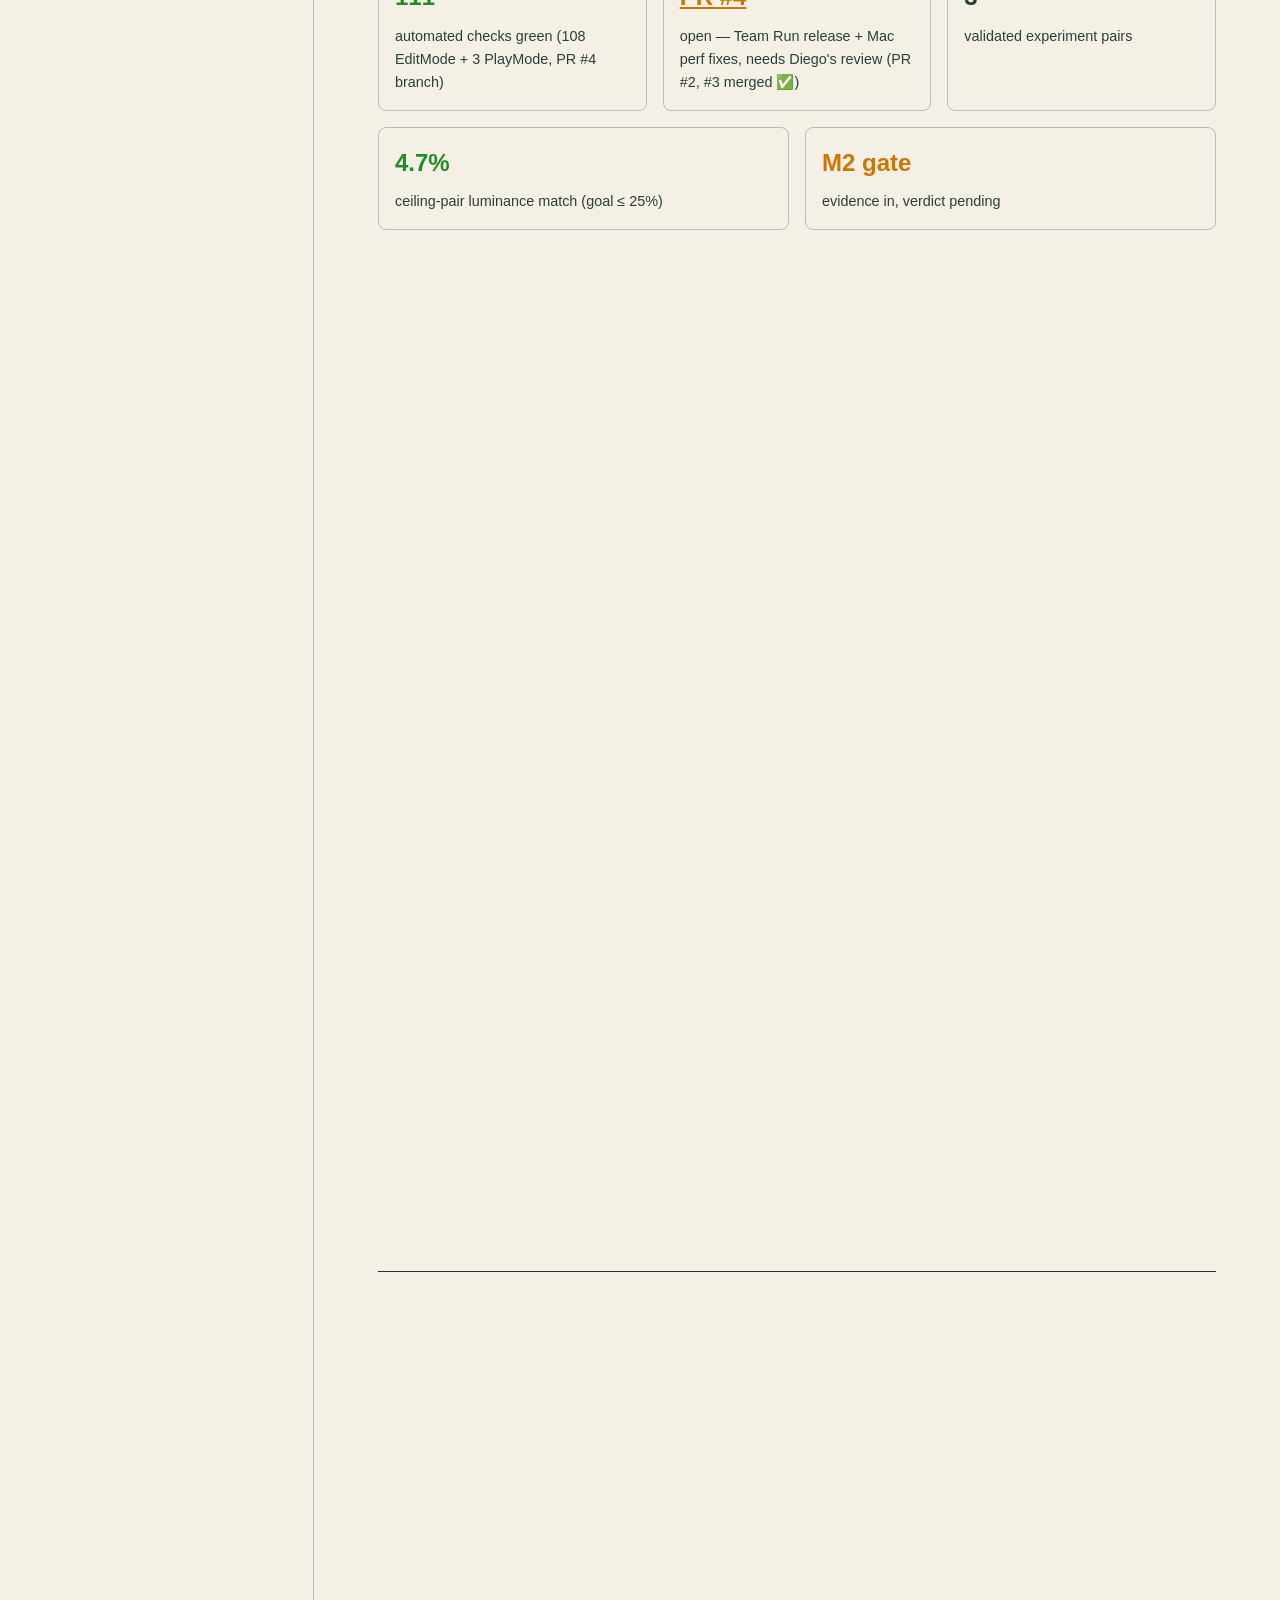
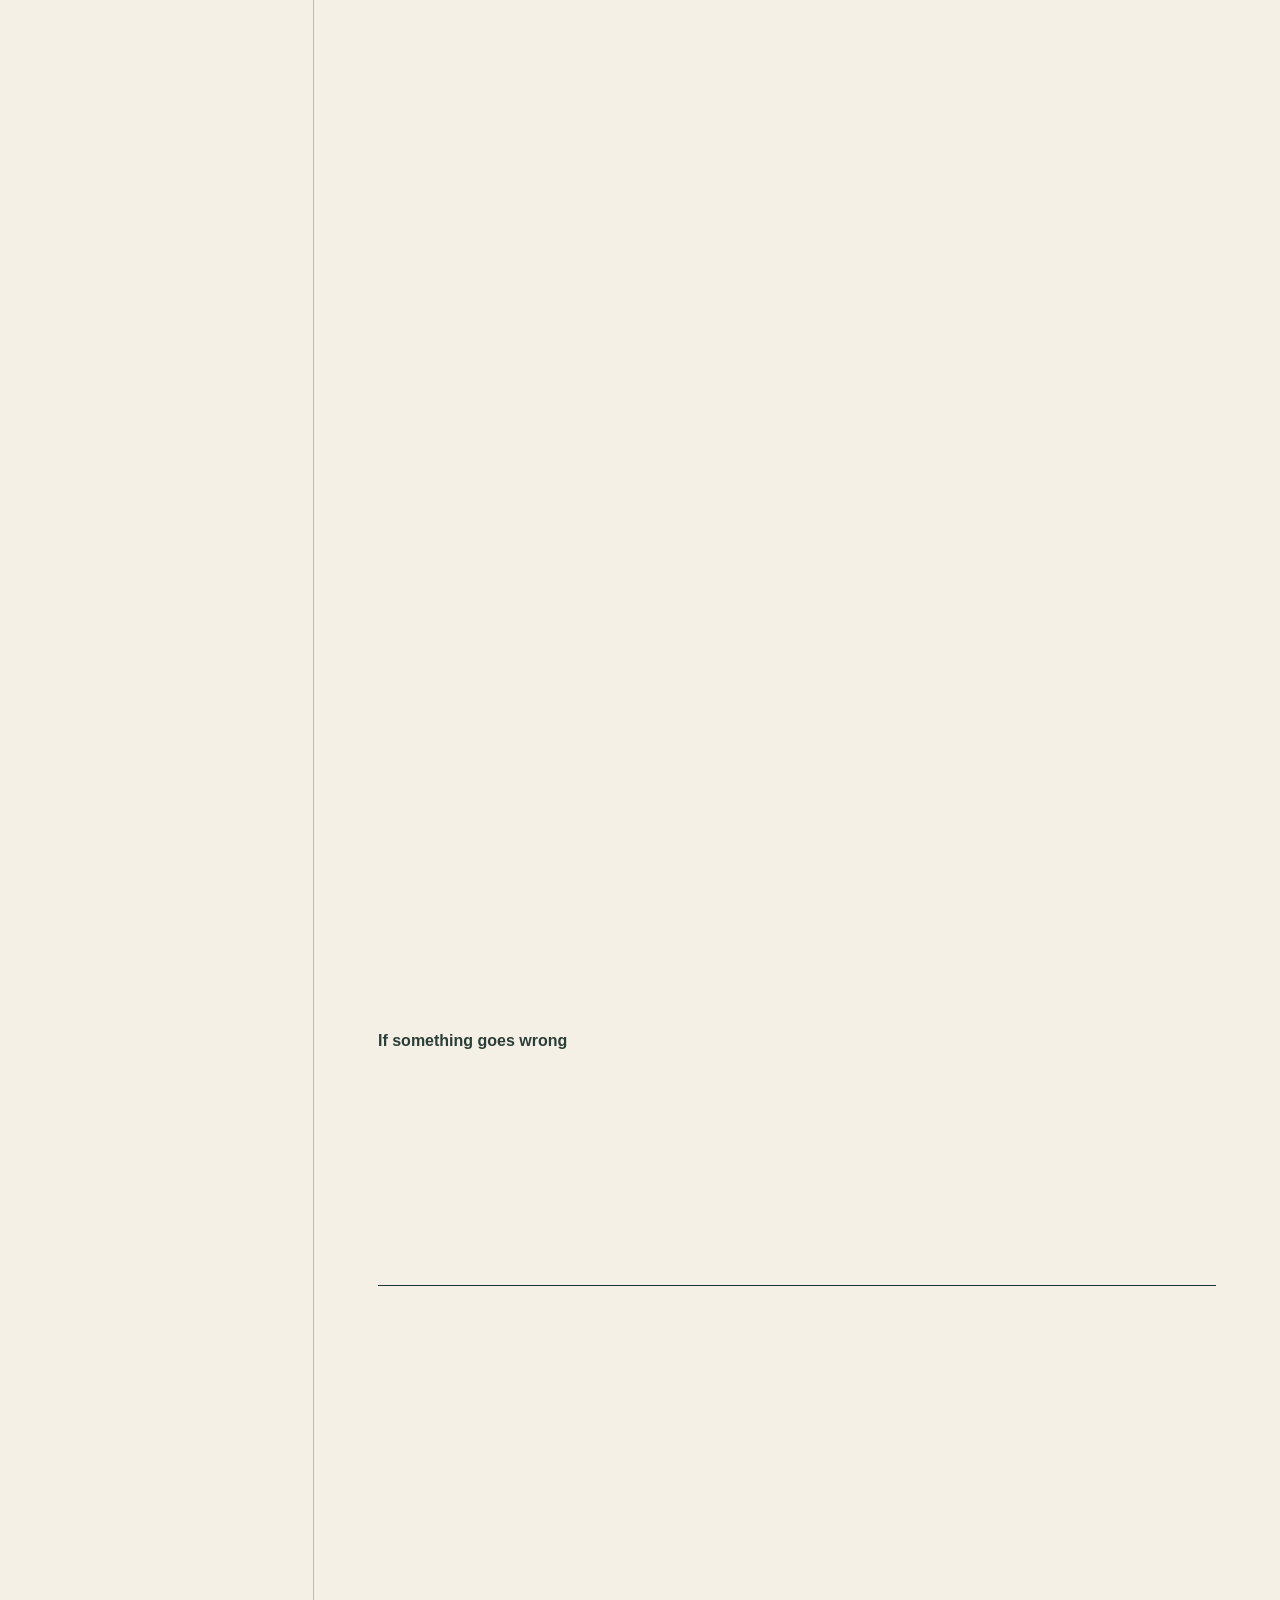
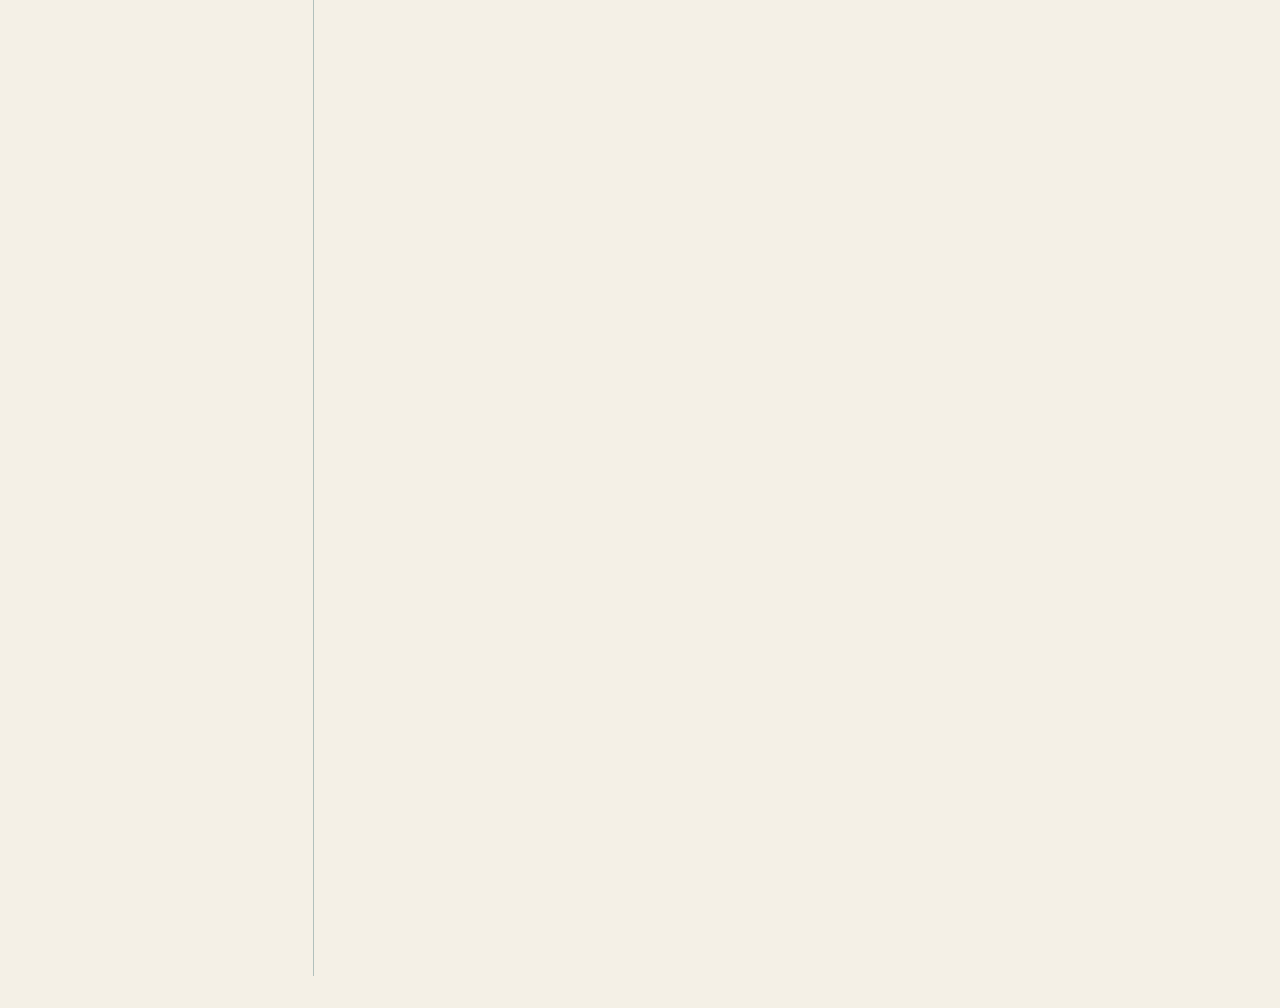
==== commit 876a877b: "docs: PR #4 closeout — status honesty pass (GPT-brief, Opus-validated + executed) First real run of " ====
--- a/team_hub/index.html
+++ b/team_hub/index.html
@@ -78,14 +78,16 @@
           <li>Double-click → Load KA spec pair → Walk control (WASD/mouse, Tab switches, Esc exits)</li>
         </ol>
 
-        <h3>Mac — the .app</h3>
+        <h3>Mac — the released app</h3>
         <div class="callout callout-amber">
-          <strong>Status: needs one volunteer</strong>
+          <strong>Status: launch verified, perf re-test wanted</strong>
         </div>
         <ol>
-          <li>Build on an M2 (RoomGen ▸ Build macOS Application)</li>
-          <li>Right-click → Open (unsigned), report back</li>
+          <li>Download the Mac zip from the team-run release, unzip</li>
+          <li>Double-click once, dismiss the warning, then System Settings → Privacy &amp; Security → "Open Anyway"</li>
+          <li>Run one session, send back the .perf.csv — confirms the new performance tier holds</li>
         </ol>
+        <p>Full steps: <a href="https://github.com/Diggss-sys/knowledge-atlas-app/blob/paco/ui-foundation/docs/TEAM_RUN.md">docs/TEAM_RUN.md</a></p>
       </section>
 
       <section id="progress" class="gsap-section">
@@ -94,12 +96,12 @@
         
         <div style="display: flex; gap: 1rem; flex-wrap: wrap; margin-bottom: 2rem;">
           <div style="border: 1px solid var(--color-border); padding: 1rem; border-radius: 8px; flex: 1; min-width: 200px;">
-            <div style="font-size: 1.5rem; font-weight: bold; margin-bottom: 0.5rem; color: #228B22;">109</div>
-            <div style="font-size: 0.9rem; color: var(--color-text-light);">automated checks green (106 EditMode + 3 PlayMode, PR #3 branch)</div>
-          </div>
-          <div style="border: 1px solid var(--color-border); padding: 1rem; border-radius: 8px; flex: 1; min-width: 200px;">
-            <div style="font-size: 1.5rem; font-weight: bold; margin-bottom: 0.5rem;"><a href="https://github.com/Diggss-sys/knowledge-atlas-app/pull/3" style="color: #cc7700">PR #3</a></div>
-            <div style="font-size: 0.9rem; color: var(--color-text-light);">open — A1+A2 instrument, needs Diego's review (PR #2 merged ✅)</div>
+            <div style="font-size: 1.5rem; font-weight: bold; margin-bottom: 0.5rem; color: #228B22;">111</div>
+            <div style="font-size: 0.9rem; color: var(--color-text-light);">automated checks green (108 EditMode + 3 PlayMode, PR #4 branch)</div>
+          </div>
+          <div style="border: 1px solid var(--color-border); padding: 1rem; border-radius: 8px; flex: 1; min-width: 200px;">
+            <div style="font-size: 1.5rem; font-weight: bold; margin-bottom: 0.5rem;"><a href="https://github.com/Diggss-sys/knowledge-atlas-app/pull/4" style="color: #cc7700">PR #4</a></div>
+            <div style="font-size: 0.9rem; color: var(--color-text-light);">open — Team Run release + Mac perf fixes, needs Diego's review (PR #2, #3 merged ✅)</div>
           </div>
           <div style="border: 1px solid var(--color-border); padding: 1rem; border-radius: 8px; flex: 1; min-width: 200px;">
             <div style="font-size: 1.5rem; font-weight: bold; margin-bottom: 0.5rem;">3</div>
@@ -127,9 +129,10 @@
         
         <h3>Recently Shipped</h3>
         <ul>
-          <li><strong>Team Run app released (Windows live, Mac attached):</strong> double-clickable participant study app &mdash; no Unity or git needed. Windows build verified rendering + released; Mac build is universal (Apple Silicon + Intel), attached and pending a first-launch check. Each session silently logs per-machine frame rate. This is our cross-machine baseline before the rendering changes <a href="https://github.com/Diggss-sys/knowledge-atlas-app/releases/tag/team-run-2026-07-10" target="_blank">[Link]</a></li>
-          <li><strong>Author &rarr; run loop closed (publish &rarr; consume):</strong> the operator's Publish button now emits a real study document (re-gated &mdash; a confounded pair is refused) that the participant app then runs, instead of a bundled fixture. Full loop: author &rarr; validate &rarr; publish &rarr; participate &rarr; data <a href="https://github.com/Diggss-sys/knowledge-atlas-app/pull/3" target="_blank">[Link]</a></li>
-          <li><strong>A1 + A2 — the interactive instrument:</strong> Operator Studio (live previews, real single-variable gate, publish lock, walk) + Participant Runner (neutral screens &rarr; validated CSV). M1 closed; both scenes verified live <a href="https://github.com/Diggss-sys/knowledge-atlas-app/pull/3" target="_blank">[PR #3]</a></li>
+          <li><strong>Real Mac feedback &rarr; fixes (PR #4, open):</strong> a teammate's M3 Air ran a full session &mdash; all rows valid &mdash; but our own perf monitor caught the real problem: ~5.7 fps, essentially every frame a hitch. Added a Mac-tuned quality tier, fixed the "Open results folder" button (broken on macOS), corrected the launch steps. <strong>Post-fix Mac performance is not yet re-measured on real hardware</strong> &mdash; that's the one open item <a href="https://github.com/Diggss-sys/knowledge-atlas-app/pull/4" target="_blank">[Link]</a></li>
+          <li><strong>Team Run app released (Windows verified, Mac launch verified):</strong> double-clickable participant study app &mdash; no Unity or git needed. Windows build verified rendering + released. Mac build is universal (Apple Silicon + Intel); a real tester confirmed it launches and produces valid data (see the fixes above for what that first run found). Each session silently logs per-machine frame rate &mdash; this is our cross-machine baseline before Diego's rendering changes <a href="https://github.com/Diggss-sys/knowledge-atlas-app/releases/tag/team-run-2026-07-10" target="_blank">[Link]</a></li>
+          <li><strong>Author &rarr; run loop closed (publish &rarr; consume):</strong> the operator's Publish button now emits a real study document (re-gated &mdash; a confounded pair is refused) that the participant app then runs, instead of a bundled fixture. Full loop: author &rarr; validate &rarr; publish &rarr; participate &rarr; data <a href="https://github.com/Diggss-sys/knowledge-atlas-app/pull/4" target="_blank">[Link]</a></li>
+          <li><strong>A1 + A2 — the interactive instrument (merged &check;):</strong> Operator Studio (live previews, real single-variable gate, publish lock, walk) + Participant Runner (neutral screens &rarr; validated CSV). M1 closed; both scenes verified live <a href="https://github.com/Diggss-sys/knowledge-atlas-app/pull/3" target="_blank">[PR #3]</a></li>
           <li><strong>Performance gate:</strong> fps targets defined (60 demo PC / 45&ndash;30 M2 Macs / conditions within 10%); operator fps readout; participant sessions silently log per-room frame rate + machine <a href="https://github.com/Diggss-sys/knowledge-atlas-app/blob/paco/ui-foundation/docs/PERFORMANCE.md" target="_blank">[Link]</a></li>
           <li><strong>July replan:</strong> two tracks — Track A finishes the instrument (2 build items left), Track B runs the pilot study; no Unity needed for Track B roles <a href="https://github.com/Diggss-sys/knowledge-atlas-app/blob/paco/ui-foundation/handoffs/REPLAN_JULY.md" target="_blank">[Link]</a></li>
           <li><strong>Fidelity gate package:</strong> real materials + furniture models, pendant luminaire, measured luminance match <a href="https://github.com/Diggss-sys/knowledge-atlas-app/blob/paco/lighting-l0-l4/handoffs/FIDELITY_GATE.md" target="_blank">[Link]</a></li>
@@ -154,7 +157,7 @@
             <br><small style="color: var(--color-text-light);"><em>Extract, double-click <code>KnowledgeAtlasStudy.exe</code>. Windows may warn "Windows protected your PC" &mdash; click <strong>More info &rarr; Run anyway</strong>.</em></small>
           </li>
           <li style="margin-top: 1rem;"><strong>Mac (universal &mdash; Apple Silicon + Intel):</strong> <a href="https://github.com/Diggss-sys/knowledge-atlas-app/releases/download/team-run-2026-07-10/KnowledgeAtlasStudy-macOS.zip" style="display: inline-block; margin-left: 0.5rem; padding: 0.35rem 0.8rem; font-size: 0.9em; background: #1a3630; color: #fff; border-radius: 6px; text-decoration: none;">Download for Mac (.zip, 141 MB)</a>
-            <br><small style="color: var(--color-text-light);"><em>Unzip. It's unsigned, so the first launch is blocked &mdash; the reliable way in: double-click once and dismiss the warning, then <strong>System Settings &rarr; Privacy &amp; Security &rarr; scroll down &rarr; "Open Anyway"</strong>. (Still stuck? Terminal: <code>xattr -cr </code> then drag the app in, Enter.) Confirmed working on an M3 Air; a Mac performance tier was just added, so your run tells us if it's smooth enough &mdash; include your macOS version.</em></small>
+            <br><small style="color: var(--color-text-light);"><em>Unzip. It's unsigned, so the first launch is blocked &mdash; the reliable way in: double-click once and dismiss the warning, then <strong>System Settings &rarr; Privacy &amp; Security &rarr; scroll down &rarr; "Open Anyway"</strong>. (Still stuck? Terminal: <code>xattr -cr </code> then drag the app in, Enter.) <strong>Launch is verified</strong> (a real M3 Air session produced valid data) and a Mac performance tier has since been shipped, but <strong>post-fix performance has not yet been re-tested on real hardware</strong> &mdash; that's exactly what your run tells us. Please include your macOS version.</em></small>
           </li>
         </ul>
 
@@ -199,15 +202,15 @@
 
         <h3>Diego <span style="font-weight: normal; font-size: 0.9em; color: var(--color-text-light);">(ENGINE · CONTRACTS)</span> <span class="hero-pill" style="font-size: 0.8em; padding: 0.2em 0.6em; background: #ffebee; color: #b71c1c;">unblocks everyone</span></h3>
         <ul>
-          <li>PR #2 merged — thank you! Next: review PR #3 (the A1+A2 instrument; zero file overlap with your realism branch, either merge order works). <a href="https://github.com/Diggss-sys/knowledge-atlas-app/pull/3" target="_blank">[Link]</a></li>
+          <li>PR #2 and PR #3 are merged — thank you! Next: review PR #4 (Team Run release + Mac perf fixes; zero file overlap with your realism branch, either merge order works). <a href="https://github.com/Diggss-sys/knowledge-atlas-app/pull/4" target="_blank">[Link]</a></li>
           <li>Preset ranges call: add ranges for warmth/contour/wall-bow to dining_room.preset and the new studio's disabled sliders unlock automatically — cheapest way to make it THE demo studio.</li>
           <li>Two contract calls still open: lighting.warmth label/formula inversion; coupled-vars notes.</li>
         </ul>
 
         <h3>Michael <span style="font-weight: normal; font-size: 0.9em; color: var(--color-text-light);">(INTEGRATOR → RELEASE MANAGER)</span> <span class="hero-pill" style="font-size: 0.8em; padding: 0.2em 0.6em; background: #ffebee; color: #b71c1c;">this week</span></h3>
         <ul>
-          <li>M2 Mac smoke test: build RoomGen ▸ Build macOS Application on a lab MacBook, launch (right-click → Open), walk the pair, report. Unlocks Macs for everyone. <a href="https://github.com/Diggss-sys/knowledge-atlas-app/blob/paco/ui-foundation/docs/GETTING_STARTED.md" target="_blank">[Link]</a></li>
-          <li>Fresh-clone check per GETTING_STARTED.md; expect all tests green.</li>
+          <li>The Mac path is already unlocked — a teammate ran the released app on an M3 Air. What's still needed: a <strong>post-fix Mac re-test</strong> (download the current build, run a session, send back the <code>.perf.csv</code>) to confirm the new performance tier actually holds &ge;45fps avg / &ge;30fps min. <a href="https://github.com/Diggss-sys/knowledge-atlas-app/blob/paco/ui-foundation/docs/TEAM_RUN.md" target="_blank">[Link]</a></li>
+          <li>Fresh-clone check per GETTING_STARTED.md; expect 108/108 EditMode + 3/3 PlayMode green.</li>
         </ul>
 
         <h3>Study design <span style="font-weight: normal; font-size: 0.9em; color: var(--color-text-light);">(TRACK B · 2 TEAMMATES · NO CODE)</span> <span class="hero-pill" style="font-size: 0.8em; padding: 0.2em 0.6em; background: #e0f7fa; color: #006064;">claim at meeting</span></h3>
@@ -227,8 +230,8 @@
 
         <h3>Paco + Claude <span style="font-weight: normal; font-size: 0.9em; color: var(--color-text-light);">(TRACK A · BUILDERS)</span></h3>
         <ul>
-          <li>A1 + A2 SHIPPED (PR #3) and live-verified — including a full participant session producing a clean CSV. <a href="https://github.com/Diggss-sys/knowledge-atlas-app/pull/3" target="_blank">[Link]</a></li>
-          <li>Now: verify the built participant app renders → publish the download for the Team Run; wire the operator's Publish button to the study JSON the participant app loads. <a href="https://github.com/Diggss-sys/knowledge-atlas-app/blob/paco/ui-foundation/docs/TEAM_RUN.md" target="_blank">[Link]</a></li>
+          <li>A1+A2 (PR #3) and the Team Run release + publish&rarr;consume + Mac fixes (PR #4) are all shipped — PR #4 is open for review. <a href="https://github.com/Diggss-sys/knowledge-atlas-app/pull/4" target="_blank">[Link]</a></li>
+          <li>Now: waiting on a post-fix Mac performance re-test (the one open external item); everything else in PR #4 is verified. <a href="https://github.com/Diggss-sys/knowledge-atlas-app/blob/paco/ui-foundation/docs/TEAM_RUN.md" target="_blank">[Link]</a></li>
         </ul>
 
         <div class="callout callout-blue" style="margin-top: 3rem;">
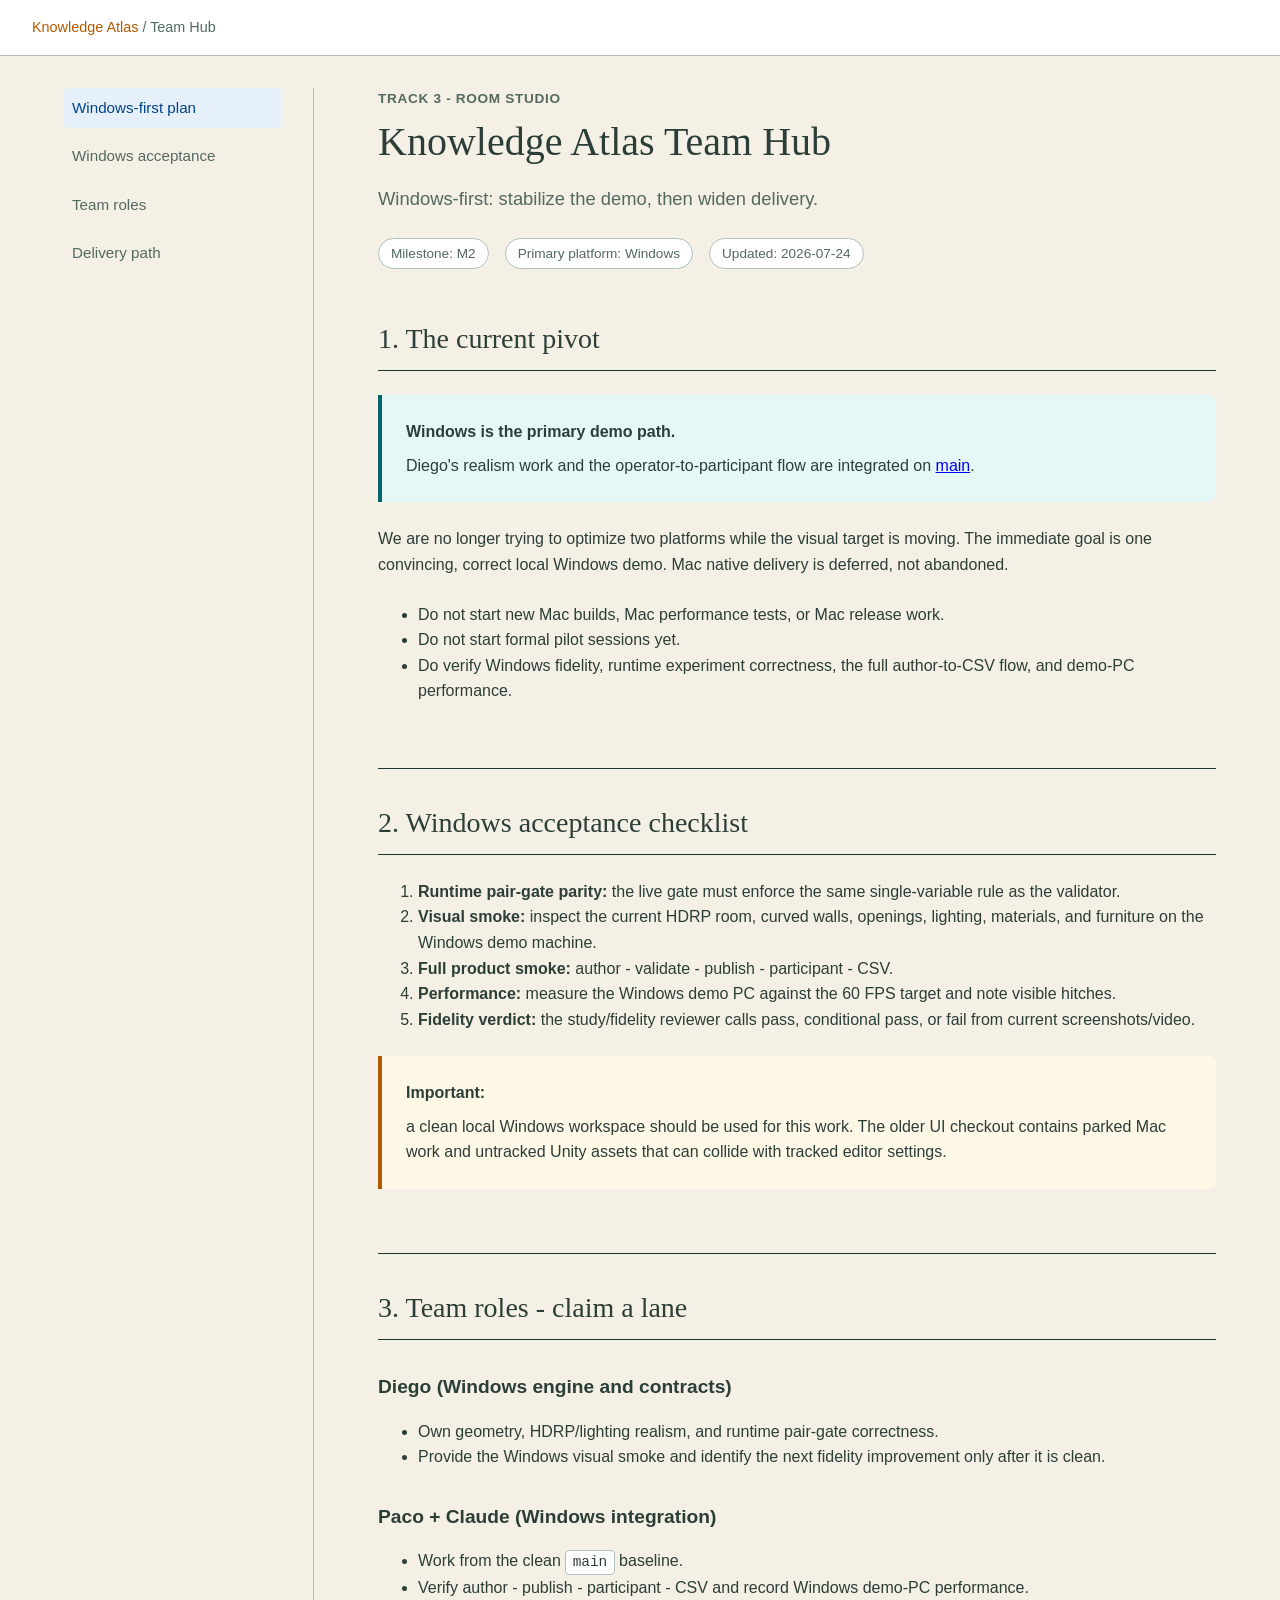
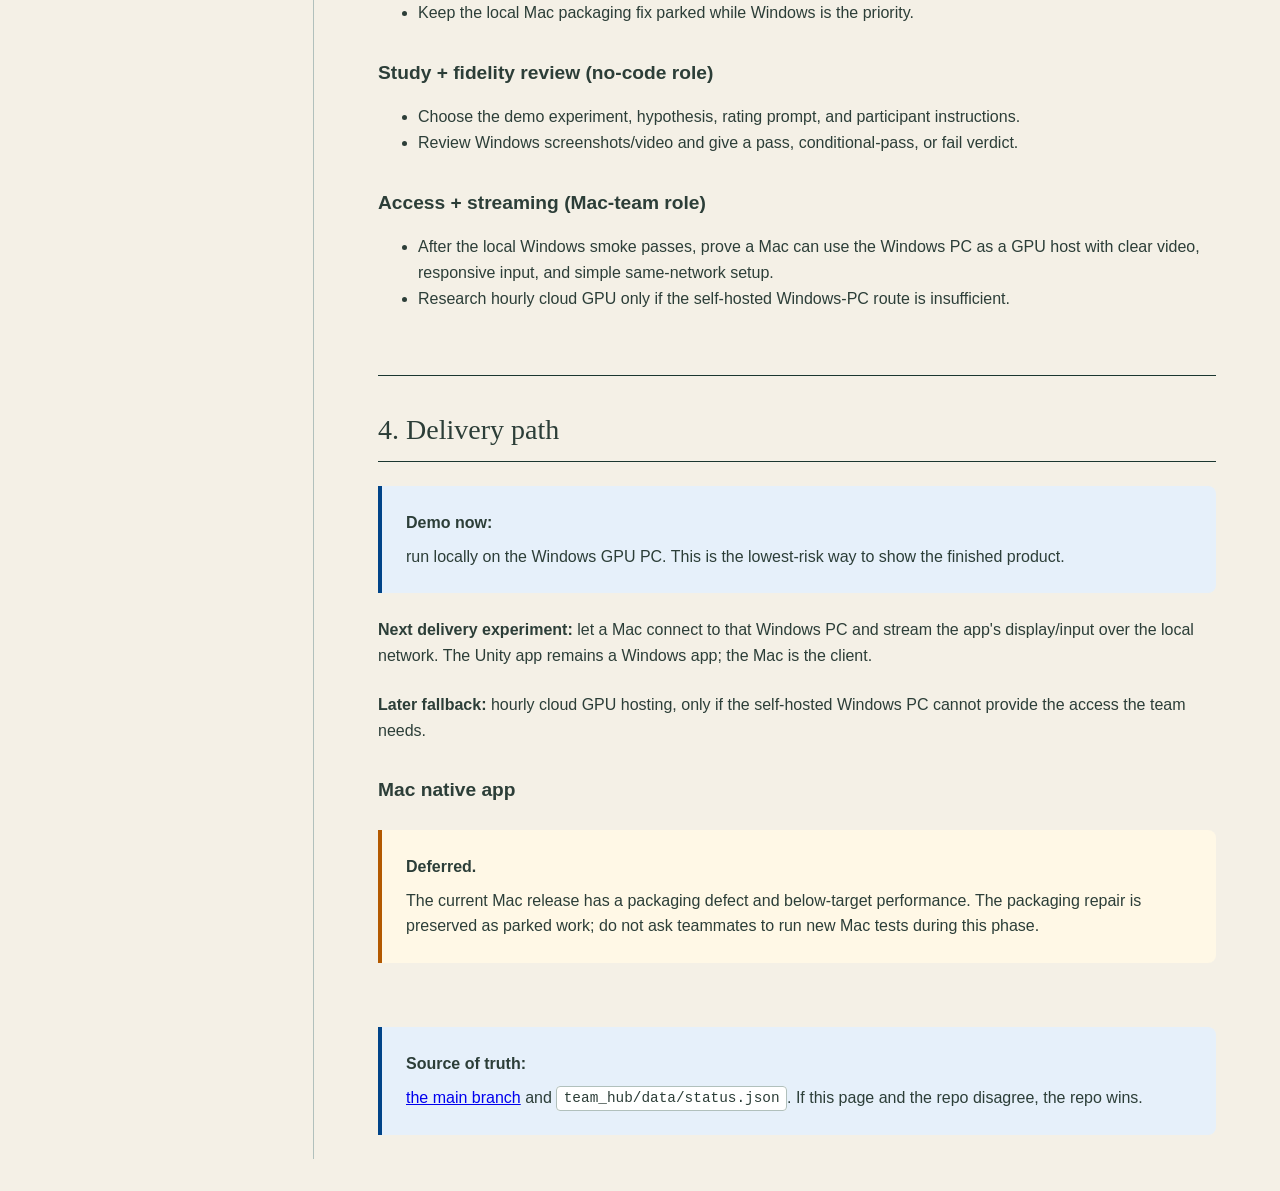
==== commit 36233124: "teamhub: announce Windows-first delivery pivot" ====
--- a/team_hub/index.html
+++ b/team_hub/index.html
@@ -3,327 +3,110 @@
 <head>
   <meta charset="UTF-8">
   <meta name="viewport" content="width=device-width, initial-scale=1.0">
-  <title>Knowledge Atlas &middot; Team Hub</title>
+  <title>Knowledge Atlas - Team Hub</title>
   <link rel="stylesheet" href="css/style.css">
-  <script src="https://cdnjs.cloudflare.com/ajax/libs/gsap/3.12.2/gsap.min.js"></script>
-  <style>
-    /* Ensure elements are visible by default if JS fails */
-    .gsap-reveal { opacity: 1; }
-  </style>
 </head>
 <body>
-  
-  <div class="loader-overlay">
-    <div class="loader-circle-container">
-      <svg class="loader-svg" width="120" height="120" viewBox="0 0 120 120">
-        <circle cx="60" cy="60" r="54" fill="none" stroke="var(--color-border)" stroke-width="8" />
-        <circle class="loader-progress" cx="60" cy="60" r="54" fill="none" stroke="#228B22" stroke-width="8" stroke-linecap="round" stroke-dasharray="339.29" stroke-dashoffset="339.29" transform="rotate(-90 60 60)" />
-      </svg>
-      <div class="loader-count" style="color: #228B22;">0%</div>
-    </div>
-  </div>
-
-  <div class="breadcrumb gsap-reveal-immediate">
-    <a href="#">Knowledge Atlas</a> /
-    <span>Team Hub</span>
+  <div class="breadcrumb">
+    <a href="#">Knowledge Atlas</a> / <span>Team Hub</span>
   </div>
 
   <div class="page-grid">
-    <aside class="side-nav gsap-reveal-immediate">
+    <aside class="side-nav">
       <ul>
-        <li><a href="#install" class="active">Installation Guide</a></li>
-        <li><a href="#progress">Current Progress</a></li>
-        <li><a href="#team-run">Team Run</a></li>
-        <li><a href="#roster">Team Roster & To-Do</a></li>
+        <li><a href="#plan" class="active">Windows-first plan</a></li>
+        <li><a href="#acceptance">Windows acceptance</a></li>
+        <li><a href="#roles">Team roles</a></li>
+        <li><a href="#delivery">Delivery path</a></li>
       </ul>
     </aside>
 
     <main class="content">
-
-      <header class="hero gsap-reveal-immediate">
-        <div class="hero-track">Track 3 &middot; Room Studio</div>
+      <header class="hero">
+        <div class="hero-track">Track 3 - Room Studio</div>
         <h1>Knowledge Atlas Team Hub</h1>
-        <p class="hero-sub">
-          Replanned: finish the instrument, then run the study
-        </p>
+        <p class="hero-sub">Windows-first: stabilize the demo, then widen delivery.</p>
         <div class="hero-meta">
           <span class="hero-pill">Milestone: M2</span>
-          <span class="hero-pill">Target: V1 Demo (Aug 1)</span>
-          <span class="hero-pill">Updated: 2026-07-10</span>
+          <span class="hero-pill">Primary platform: Windows</span>
+          <span class="hero-pill">Updated: 2026-07-24</span>
         </div>
       </header>
 
-      <section id="install" class="gsap-section">
-        <h2>1. Installation Guide</h2>
-        <p>Because the core engine is built in Unity HDRP, the installation process differs significantly depending on your operating system.</p>
-        
-        <h3>Mac — from source</h3>
+      <section id="plan">
+        <h2>1. The current pivot</h2>
         <div class="callout callout-teal">
-          <strong>Status: works now</strong>
+          <strong>Windows is the primary demo path.</strong> Diego's realism work and the operator-to-participant flow are integrated on <a href="https://github.com/Diggss-sys/knowledge-atlas-app/tree/main">main</a>.
         </div>
-        <ol>
-          <li>Clone, git checkout paco/ui-foundation</li>
-          <li>Unity Hub → install 6000.3.16f1 exactly</li>
-          <li>Open unity/, wait out first import (10–20 min)</li>
-          <li>RoomGen ▸ Fetch CC0 Materials, open RoomStudio scene, Play</li>
-        </ol>
-        <p>Full guide: <a href="https://github.com/Diggss-sys/knowledge-atlas-app/blob/paco/ui-foundation/docs/GETTING_STARTED.md">docs/GETTING_STARTED.md</a></p>
-
-        <h3>Windows — the exe</h3>
-        <div class="callout callout-teal">
-          <strong>Status: works now</strong>
-        </div>
-        <ol>
-          <li>Ask Paco for the RoomStudio.exe folder</li>
-          <li>Double-click → Load KA spec pair → Walk control (WASD/mouse, Tab switches, Esc exits)</li>
-        </ol>
-
-        <h3>Mac — the released app</h3>
-        <div class="callout callout-amber">
-          <strong>Status: launch verified, perf re-test wanted</strong>
-        </div>
-        <ol>
-          <li>Download the Mac zip from the team-run release, unzip</li>
-          <li>Double-click once, dismiss the warning, then System Settings → Privacy &amp; Security → "Open Anyway"</li>
-          <li>Run one session, send back the .perf.csv — confirms the new performance tier holds</li>
-        </ol>
-        <p>Full steps: <a href="https://github.com/Diggss-sys/knowledge-atlas-app/blob/paco/ui-foundation/docs/TEAM_RUN.md">docs/TEAM_RUN.md</a></p>
-      </section>
-
-      <section id="progress" class="gsap-section">
-        <h2>2. Current Progress</h2>
-        <p>Top metrics tracking our delivery:</p>
-        
-        <div style="display: flex; gap: 1rem; flex-wrap: wrap; margin-bottom: 2rem;">
-          <div style="border: 1px solid var(--color-border); padding: 1rem; border-radius: 8px; flex: 1; min-width: 200px;">
-            <div style="font-size: 1.5rem; font-weight: bold; margin-bottom: 0.5rem; color: #228B22;">111</div>
-            <div style="font-size: 0.9rem; color: var(--color-text-light);">automated checks green (108 EditMode + 3 PlayMode, PR #4 branch)</div>
-          </div>
-          <div style="border: 1px solid var(--color-border); padding: 1rem; border-radius: 8px; flex: 1; min-width: 200px;">
-            <div style="font-size: 1.5rem; font-weight: bold; margin-bottom: 0.5rem;"><a href="https://github.com/Diggss-sys/knowledge-atlas-app/pull/4" style="color: #cc7700">PR #4</a></div>
-            <div style="font-size: 0.9rem; color: var(--color-text-light);">open — Team Run release + Mac perf fixes, needs Diego's review (PR #2, #3 merged ✅)</div>
-          </div>
-          <div style="border: 1px solid var(--color-border); padding: 1rem; border-radius: 8px; flex: 1; min-width: 200px;">
-            <div style="font-size: 1.5rem; font-weight: bold; margin-bottom: 0.5rem;">3</div>
-            <div style="font-size: 0.9rem; color: var(--color-text-light);">validated experiment pairs</div>
-          </div>
-          <div style="border: 1px solid var(--color-border); padding: 1rem; border-radius: 8px; flex: 1; min-width: 200px;">
-            <div style="font-size: 1.5rem; font-weight: bold; margin-bottom: 0.5rem; color: #228B22;">4.7%</div>
-            <div style="font-size: 0.9rem; color: var(--color-text-light);">ceiling-pair luminance match (goal ≤ 25%)</div>
-          </div>
-          <div style="border: 1px solid var(--color-border); padding: 1rem; border-radius: 8px; flex: 1; min-width: 200px;">
-            <div style="font-size: 1.5rem; font-weight: bold; margin-bottom: 0.5rem; color: #cc7700;">M2 gate</div>
-            <div style="font-size: 0.9rem; color: var(--color-text-light);">evidence in, verdict pending</div>
-          </div>
-        </div>
-
-        <h3>Milestones</h3>
-        <ul style="margin-bottom: 2rem;">
-          <li><strong>M0 Boot</strong> ✅ &mdash; <em>builds, walks, gated</em></li>
-          <li><strong>M1 Tracer</strong> ✅ &mdash; <em>closed end-to-end: author &rarr; validate &rarr; publish &rarr; run &rarr; data (A1+A2, live-verified)</em></li>
-          <li><strong>M2 Instrument</strong> ▶️ &mdash; <em>instrument side done; fidelity verdict pending</em></li>
-          <li><strong>M3 Kirsh demo</strong> ⏳ &mdash; <em>≈ Aug 1</em></li>
-          <li><strong>M4 Library</strong> ⏳ &mdash; <em>August</em></li>
-          <li><strong>M5 VR arm</strong> ⏳ &mdash; <em>≤ Sep 15</em></li>
-        </ul>
-        
-        <h3>Recently Shipped</h3>
+        <p>We are no longer trying to optimize two platforms while the visual target is moving. The immediate goal is one convincing, correct local Windows demo. Mac native delivery is deferred, not abandoned.</p>
         <ul>
-          <li><strong>Real Mac feedback &rarr; fixes (PR #4, open):</strong> a teammate's M3 Air ran a full session &mdash; all rows valid &mdash; but our own perf monitor caught the real problem: ~5.7 fps, essentially every frame a hitch. Added a Mac-tuned quality tier, fixed the "Open results folder" button (broken on macOS), corrected the launch steps. <strong>Post-fix Mac performance is not yet re-measured on real hardware</strong> &mdash; that's the one open item <a href="https://github.com/Diggss-sys/knowledge-atlas-app/pull/4" target="_blank">[Link]</a></li>
-          <li><strong>Team Run app released (Windows verified, Mac launch verified):</strong> double-clickable participant study app &mdash; no Unity or git needed. Windows build verified rendering + released. Mac build is universal (Apple Silicon + Intel); a real tester confirmed it launches and produces valid data (see the fixes above for what that first run found). Each session silently logs per-machine frame rate &mdash; this is our cross-machine baseline before Diego's rendering changes <a href="https://github.com/Diggss-sys/knowledge-atlas-app/releases/tag/team-run-2026-07-10" target="_blank">[Link]</a></li>
-          <li><strong>Author &rarr; run loop closed (publish &rarr; consume):</strong> the operator's Publish button now emits a real study document (re-gated &mdash; a confounded pair is refused) that the participant app then runs, instead of a bundled fixture. Full loop: author &rarr; validate &rarr; publish &rarr; participate &rarr; data <a href="https://github.com/Diggss-sys/knowledge-atlas-app/pull/4" target="_blank">[Link]</a></li>
-          <li><strong>A1 + A2 — the interactive instrument (merged &check;):</strong> Operator Studio (live previews, real single-variable gate, publish lock, walk) + Participant Runner (neutral screens &rarr; validated CSV). M1 closed; both scenes verified live <a href="https://github.com/Diggss-sys/knowledge-atlas-app/pull/3" target="_blank">[PR #3]</a></li>
-          <li><strong>Performance gate:</strong> fps targets defined (60 demo PC / 45&ndash;30 M2 Macs / conditions within 10%); operator fps readout; participant sessions silently log per-room frame rate + machine <a href="https://github.com/Diggss-sys/knowledge-atlas-app/blob/paco/ui-foundation/docs/PERFORMANCE.md" target="_blank">[Link]</a></li>
-          <li><strong>July replan:</strong> two tracks — Track A finishes the instrument (2 build items left), Track B runs the pilot study; no Unity needed for Track B roles <a href="https://github.com/Diggss-sys/knowledge-atlas-app/blob/paco/ui-foundation/handoffs/REPLAN_JULY.md" target="_blank">[Link]</a></li>
-          <li><strong>Fidelity gate package:</strong> real materials + furniture models, pendant luminaire, measured luminance match <a href="https://github.com/Diggss-sys/knowledge-atlas-app/blob/paco/lighting-l0-l4/handoffs/FIDELITY_GATE.md" target="_blank">[Link]</a></li>
-          <li><strong>Experiment runtime core:</strong> schema-valid response rows → CSV, seeded ordering, study honesty-gate (E3's R0+R1) <a href="https://github.com/Diggss-sys/knowledge-atlas-app/blob/paco/lighting-l0-l4/handoffs/EXPERIMENT_RUNTIME.md" target="_blank">[Link]</a></li>
-          <li><strong>Experiment library:</strong> ceiling height · curved walls · lighting warmth — each provably single-variable</li>
-          <li><strong>Operator UI foundation:</strong> panel + live control/treatment previews in the lab palette <a href="https://github.com/Diggss-sys/knowledge-atlas-app/blob/paco/ui-foundation/docs/fidelity/ui-operator.jpg" target="_blank">[Link]</a></li>
-          <li><strong>Fixes that matter:</strong> walk-mode input bug fixed (rebuild needed on old exes); adversarial review: 7 defects found & fixed <a href="https://github.com/Diggss-sys/knowledge-atlas-app/blob/paco/lighting-l0-l4/handoffs/FABLE_REVIEW.md" target="_blank">[Link]</a></li>
+          <li>Do not start new Mac builds, Mac performance tests, or Mac release work.</li>
+          <li>Do not start formal pilot sessions yet.</li>
+          <li>Do verify Windows fidelity, runtime experiment correctness, the full author-to-CSV flow, and demo-PC performance.</li>
         </ul>
       </section>
 
-      <section id="team-run" class="gsap-section">
-        <h2>3. Team Run (Dry Run Study)</h2>
-        <p>We're testing whether the room study runs well on everyone's machine before we go further. You don't need Unity, git, or any setup &mdash; just download an app, do one short session as a participant, and send back the files it saves. (~5 minutes)</p>
-        
-        <div class="callout callout-teal">
-          <strong>Status: ready</strong> &mdash; the Windows build is verified and available below.
+      <section id="acceptance">
+        <h2>2. Windows acceptance checklist</h2>
+        <ol>
+          <li><strong>Runtime pair-gate parity:</strong> the live gate must enforce the same single-variable rule as the validator.</li>
+          <li><strong>Visual smoke:</strong> inspect the current HDRP room, curved walls, openings, lighting, materials, and furniture on the Windows demo machine.</li>
+          <li><strong>Full product smoke:</strong> author - validate - publish - participant - CSV.</li>
+          <li><strong>Performance:</strong> measure the Windows demo PC against the 60 FPS target and note visible hitches.</li>
+          <li><strong>Fidelity verdict:</strong> the study/fidelity reviewer calls pass, conditional pass, or fail from current screenshots/video.</li>
+        </ol>
+        <div class="callout callout-amber">
+          <strong>Important:</strong> a clean local Windows workspace should be used for this work. The older UI checkout contains parked Mac work and untracked Unity assets that can collide with tracked editor settings.
         </div>
+      </section>
 
-        <h3>1. Get the app</h3>
+      <section id="roles">
+        <h2>3. Team roles - claim a lane</h2>
+
+        <h3>Diego <span>(Windows engine and contracts)</span></h3>
         <ul>
-          <li><strong>Windows:</strong> <a href="https://github.com/Diggss-sys/knowledge-atlas-app/releases/download/team-run-2026-07-10/KnowledgeAtlasStudy-Windows.zip" style="display: inline-block; margin-left: 0.5rem; padding: 0.35rem 0.8rem; font-size: 0.9em; background: #228B22; color: #fff; border-radius: 6px; text-decoration: none;">Download for Windows (.zip, 132 MB)</a>
-            <br><small style="color: var(--color-text-light);"><em>Extract, double-click <code>KnowledgeAtlasStudy.exe</code>. Windows may warn "Windows protected your PC" &mdash; click <strong>More info &rarr; Run anyway</strong>.</em></small>
-          </li>
-          <li style="margin-top: 1rem;"><strong>Mac (universal &mdash; Apple Silicon + Intel):</strong> <a href="https://github.com/Diggss-sys/knowledge-atlas-app/releases/download/team-run-2026-07-10/KnowledgeAtlasStudy-macOS.zip" style="display: inline-block; margin-left: 0.5rem; padding: 0.35rem 0.8rem; font-size: 0.9em; background: #1a3630; color: #fff; border-radius: 6px; text-decoration: none;">Download for Mac (.zip, 141 MB)</a>
-            <br><small style="color: var(--color-text-light);"><em>Unzip. It's unsigned, so the first launch is blocked &mdash; the reliable way in: double-click once and dismiss the warning, then <strong>System Settings &rarr; Privacy &amp; Security &rarr; scroll down &rarr; "Open Anyway"</strong>. (Still stuck? Terminal: <code>xattr -cr </code> then drag the app in, Enter.) <strong>Launch is verified</strong> (a real M3 Air session produced valid data) and a Mac performance tier has since been shipped, but <strong>post-fix performance has not yet been re-tested on real hardware</strong> &mdash; that's exactly what your run tells us. Please include your macOS version.</em></small>
-          </li>
+          <li>Own geometry, HDRP/lighting realism, and runtime pair-gate correctness.</li>
+          <li>Provide the Windows visual smoke and identify the next fidelity improvement only after it is clean.</li>
         </ul>
 
-        <h3>2. Do one session (about 3&ndash;4 minutes)</h3>
-        <ol>
-          <li><strong>Participant ID:</strong> type anything memorable &mdash; your initials + a number is perfect (e.g. <code>MJ7</code>). Click <strong>Begin</strong>.</li>
-          <li><strong>Instructions &rarr; Start.</strong></li>
-          <li>For each of the 4 rooms:
-            <ul>
-              <li>Click <strong>Enter room</strong>.</li>
-              <li><strong>Walk around</strong> with <strong>W A S D</strong>, look with the <strong>mouse</strong>. Take 15&ndash;30 seconds, don't rush.</li>
-              <li>Press <strong>Esc</strong> to leave.</li>
-              <li>Answer the one question (<strong>1&ndash;7</strong>).</li>
-            </ul>
-          </li>
-          <li><strong>Session complete.</strong></li>
-        </ol>
-
-        <h3>3. Send us your files</h3>
-        <p>On the final screen, click <strong>Open results folder</strong>. You'll see three files that start with <code>response-</code> (a <code>.csv</code>, a <code>.jsonl</code>, and a <code>.perf.csv</code>). <strong>Send all three</strong> in the team chat, and tell us:</p>
+        <h3>Paco + Claude <span>(Windows integration)</span></h3>
         <ul>
-          <li>which machine you used (e.g. "M2 MacBook Air", "gaming PC with RTX 3070").</li>
+          <li>Work from the clean <code>main</code> baseline.</li>
+          <li>Verify author - publish - participant - CSV and record Windows demo-PC performance.</li>
+          <li>Keep the local Mac packaging fix parked while Windows is the priority.</li>
         </ul>
 
-        <div class="callout callout-blue" style="margin-top: 2rem;">
-          <h4>What we're actually checking</h4>
-          <p style="margin-bottom: 0;">The <code>.perf.csv</code> quietly recorded the frame rate while you walked each room &mdash; this tells us whether the app runs smoothly on your hardware and whether it runs equally smoothly in every room.</p>
-        </div>
+        <h3>Study + fidelity review <span>(no-code role)</span></h3>
+        <ul>
+          <li>Choose the demo experiment, hypothesis, rating prompt, and participant instructions.</li>
+          <li>Review Windows screenshots/video and give a pass, conditional-pass, or fail verdict.</li>
+        </ul>
 
-        <h4 style="margin-top: 2rem;">If something goes wrong</h4>
-        <ul style="font-size: 0.95em;">
-          <li><strong>Black screen / nothing renders:</strong> note your machine and tell us. Don't force it.</li>
-          <li><strong>Can't move in a room:</strong> click inside the window first so it has focus, then W A S D.</li>
-          <li><strong>Stuck in a room:</strong> press <strong>Esc</strong>.</li>
-          <li><strong>"Where are my files?":</strong> the <strong>Open results folder</strong> button on the last screen opens them for you.<br>
-          <span style="color: var(--color-text-light); font-size: 0.9em;">(Windows: <code>%USERPROFILE%\AppData\LocalLow\COGS 160 Research Lab\Room Studio\</code>, Mac: <code>~/Library/Application Support/COGS 160 Research Lab/Room Studio/</code>)</span></li>
+        <h3>Access + streaming <span>(Mac-team role)</span></h3>
+        <ul>
+          <li>After the local Windows smoke passes, prove a Mac can use the Windows PC as a GPU host with clear video, responsive input, and simple same-network setup.</li>
+          <li>Research hourly cloud GPU only if the self-hosted Windows-PC route is insufficient.</li>
         </ul>
       </section>
 
-      <section id="roster" class="gsap-section">
-        <h2>4. Team Roster & To-Do</h2>
+      <section id="delivery">
+        <h2>4. Delivery path</h2>
+        <div class="callout callout-blue">
+          <strong>Demo now:</strong> run locally on the Windows GPU PC. This is the lowest-risk way to show the finished product.
+        </div>
+        <p><strong>Next delivery experiment:</strong> let a Mac connect to that Windows PC and stream the app's display/input over the local network. The Unity app remains a Windows app; the Mac is the client.</p>
+        <p><strong>Later fallback:</strong> hourly cloud GPU hosting, only if the self-hosted Windows PC cannot provide the access the team needs.</p>
 
-        <h3>Diego <span style="font-weight: normal; font-size: 0.9em; color: var(--color-text-light);">(ENGINE · CONTRACTS)</span> <span class="hero-pill" style="font-size: 0.8em; padding: 0.2em 0.6em; background: #ffebee; color: #b71c1c;">unblocks everyone</span></h3>
-        <ul>
-          <li>PR #2 and PR #3 are merged — thank you! Next: review PR #4 (Team Run release + Mac perf fixes; zero file overlap with your realism branch, either merge order works). <a href="https://github.com/Diggss-sys/knowledge-atlas-app/pull/4" target="_blank">[Link]</a></li>
-          <li>Preset ranges call: add ranges for warmth/contour/wall-bow to dining_room.preset and the new studio's disabled sliders unlock automatically — cheapest way to make it THE demo studio.</li>
-          <li>Two contract calls still open: lighting.warmth label/formula inversion; coupled-vars notes.</li>
-        </ul>
-
-        <h3>Michael <span style="font-weight: normal; font-size: 0.9em; color: var(--color-text-light);">(INTEGRATOR → RELEASE MANAGER)</span> <span class="hero-pill" style="font-size: 0.8em; padding: 0.2em 0.6em; background: #ffebee; color: #b71c1c;">this week</span></h3>
-        <ul>
-          <li>The Mac path is already unlocked — a teammate ran the released app on an M3 Air. What's still needed: a <strong>post-fix Mac re-test</strong> (download the current build, run a session, send back the <code>.perf.csv</code>) to confirm the new performance tier actually holds &ge;45fps avg / &ge;30fps min. <a href="https://github.com/Diggss-sys/knowledge-atlas-app/blob/paco/ui-foundation/docs/TEAM_RUN.md" target="_blank">[Link]</a></li>
-          <li>Fresh-clone check per GETTING_STARTED.md; expect 108/108 EditMode + 3/3 PlayMode green.</li>
-        </ul>
-
-        <h3>Study design <span style="font-weight: normal; font-size: 0.9em; color: var(--color-text-light);">(TRACK B · 2 TEAMMATES · NO CODE)</span> <span class="hero-pill" style="font-size: 0.8em; padding: 0.2em 0.6em; background: #e0f7fa; color: #006064;">claim at meeting</span></h3>
-        <ul>
-          <li>Pick the demo experiment (ceiling pair is flagship), write the rating prompt + trials config + hypothesis. A1 has shipped — the operator studio is ready to author through. <a href="https://github.com/Diggss-sys/knowledge-atlas-app/blob/paco/ui-foundation/handoffs/REPLAN_JULY.md" target="_blank">[Link]</a></li>
-        </ul>
-
-        <h3>Piloting <span style="font-weight: normal; font-size: 0.9em; color: var(--color-text-light);">(TRACK B · EVERYONE)</span></h3>
-        <ul>
-          <li>Run one session as operator, sit as participant in another's. Target 5+ clean CSVs. Report anything confusing — that's the feedback we can't generate.</li>
-        </ul>
-
-        <h3>Evidence & verdicts <span style="font-weight: normal; font-size: 0.9em; color: var(--color-text-light);">(TRACK B · 1 TEAMMATE)</span> <span class="hero-pill" style="font-size: 0.8em; padding: 0.2em 0.6em; background: #e0f7fa; color: #006064;">claim at meeting</span></h3>
-        <ul>
-          <li>Call the M2 fidelity-gate verdict on the renders (proposed: conditional pass); then own the demo-day evidence pack. <a href="https://github.com/Diggss-sys/knowledge-atlas-app/tree/paco/lighting-l0-l4/docs/fidelity" target="_blank">[Link]</a></li>
-        </ul>
-
-        <h3>Paco + Claude <span style="font-weight: normal; font-size: 0.9em; color: var(--color-text-light);">(TRACK A · BUILDERS)</span></h3>
-        <ul>
-          <li>A1+A2 (PR #3) and the Team Run release + publish&rarr;consume + Mac fixes (PR #4) are all shipped — PR #4 is open for review. <a href="https://github.com/Diggss-sys/knowledge-atlas-app/pull/4" target="_blank">[Link]</a></li>
-          <li>Now: waiting on a post-fix Mac performance re-test (the one open external item); everything else in PR #4 is verified. <a href="https://github.com/Diggss-sys/knowledge-atlas-app/blob/paco/ui-foundation/docs/TEAM_RUN.md" target="_blank">[Link]</a></li>
-        </ul>
-
-        <div class="callout callout-blue" style="margin-top: 3rem;">
-          <strong>Source of truth is the repo.</strong> Plans live in
-          <a href="https://github.com/Diggss-sys/knowledge-atlas-app/tree/main/handoffs">handoffs/</a>,
-          the machine-readable state behind this page in <code>team_hub/data/status.json</code>. If this page and the
-          repo disagree, the repo wins.
+        <h3>Mac native app</h3>
+        <div class="callout callout-amber">
+          <strong>Deferred.</strong> The current Mac release has a packaging defect and below-target performance. The packaging repair is preserved as parked work; do not ask teammates to run new Mac tests during this phase.
         </div>
       </section>
 
+      <div class="callout callout-blue" style="margin-top: 3rem;">
+        <strong>Source of truth:</strong> <a href="https://github.com/Diggss-sys/knowledge-atlas-app/tree/main">the main branch</a> and <code>team_hub/data/status.json</code>. If this page and the repo disagree, the repo wins.
+      </div>
     </main>
   </div>
-
 </body>
-  <script>
-    // Constants for uniform motion as dictated by the design system
-    const EASE = "power3.inOut";
-    const DURATION = { fast: 0.3, base: 0.8, slow: 1.2 };
-
-    document.addEventListener("DOMContentLoaded", () => {
-      // Accessibility: honor prefers-reduced-motion — skip the loader and all tweens entirely.
-      if (window.matchMedia("(prefers-reduced-motion: reduce)").matches) {
-        const overlay = document.querySelector(".loader-overlay");
-        if (overlay) overlay.remove();
-        return;
-      }
-
-      // 1. Set up the animations immediately so they hide instantly (no flash)
-      // We will cascade the entire page in one smooth motion after the loader finishes.
-      const allElements = document.querySelectorAll(".hero-track, h1, .hero-sub, .hero-meta, .side-nav li, h2, p, .callout, table, ul, ol, pre, h3");
-      
-      let pageTween;
-      if (allElements.length > 0) {
-        pageTween = gsap.from(allElements, {
-          y: 30,
-          opacity: 0,
-          duration: DURATION.base,
-          stagger: 0.05, // Fast cascade
-          ease: EASE,
-          paused: true // Wait for loader
-        });
-      }
-
-      // Subtle hover effects on nav
-      const navLinks = document.querySelectorAll(".side-nav a");
-      navLinks.forEach(link => {
-        link.addEventListener("mouseenter", () => {
-          if(!link.classList.contains("active")) {
-            gsap.to(link, { x: 5, duration: DURATION.fast, ease: EASE });
-          }
-        });
-        link.addEventListener("mouseleave", () => {
-          if(!link.classList.contains("active")) {
-            gsap.to(link, { x: 0, duration: DURATION.fast, ease: EASE });
-          }
-        });
-      });
-
-      // 2. Cinematic Intro Loader
-      const counter = document.querySelector('.loader-count');
-      const overlay = document.querySelector('.loader-overlay');
-      let progress = 0;
-      
-      const progressCircle = document.querySelector('.loader-progress');
-      const circumference = 339.29;
-      
-      const interval = setInterval(() => {
-        progress += Math.random() * 8;
-        if (progress >= 100) {
-          progress = 100;
-          clearInterval(interval);
-          
-          // Wipe the overlay away
-          gsap.to(overlay, {
-            yPercent: -100, 
-            duration: DURATION.slow, 
-            ease: EASE,
-            delay: 0.2,
-            onComplete: () => {
-              // Play the full page cascade now that the overlay is gone
-              if (pageTween) pageTween.play();
-            }
-          });
-        }
-        if (counter) counter.textContent = Math.floor(progress) + '%';
-        
-        // Animate the SVG stroke
-        if (progressCircle) {
-          const offset = circumference - (progress / 100) * circumference;
-          gsap.to(progressCircle, { strokeDashoffset: offset, duration: 0.1, ease: "none" });
-        }
-      }, 80);
-    });
-  </script>
 </html>
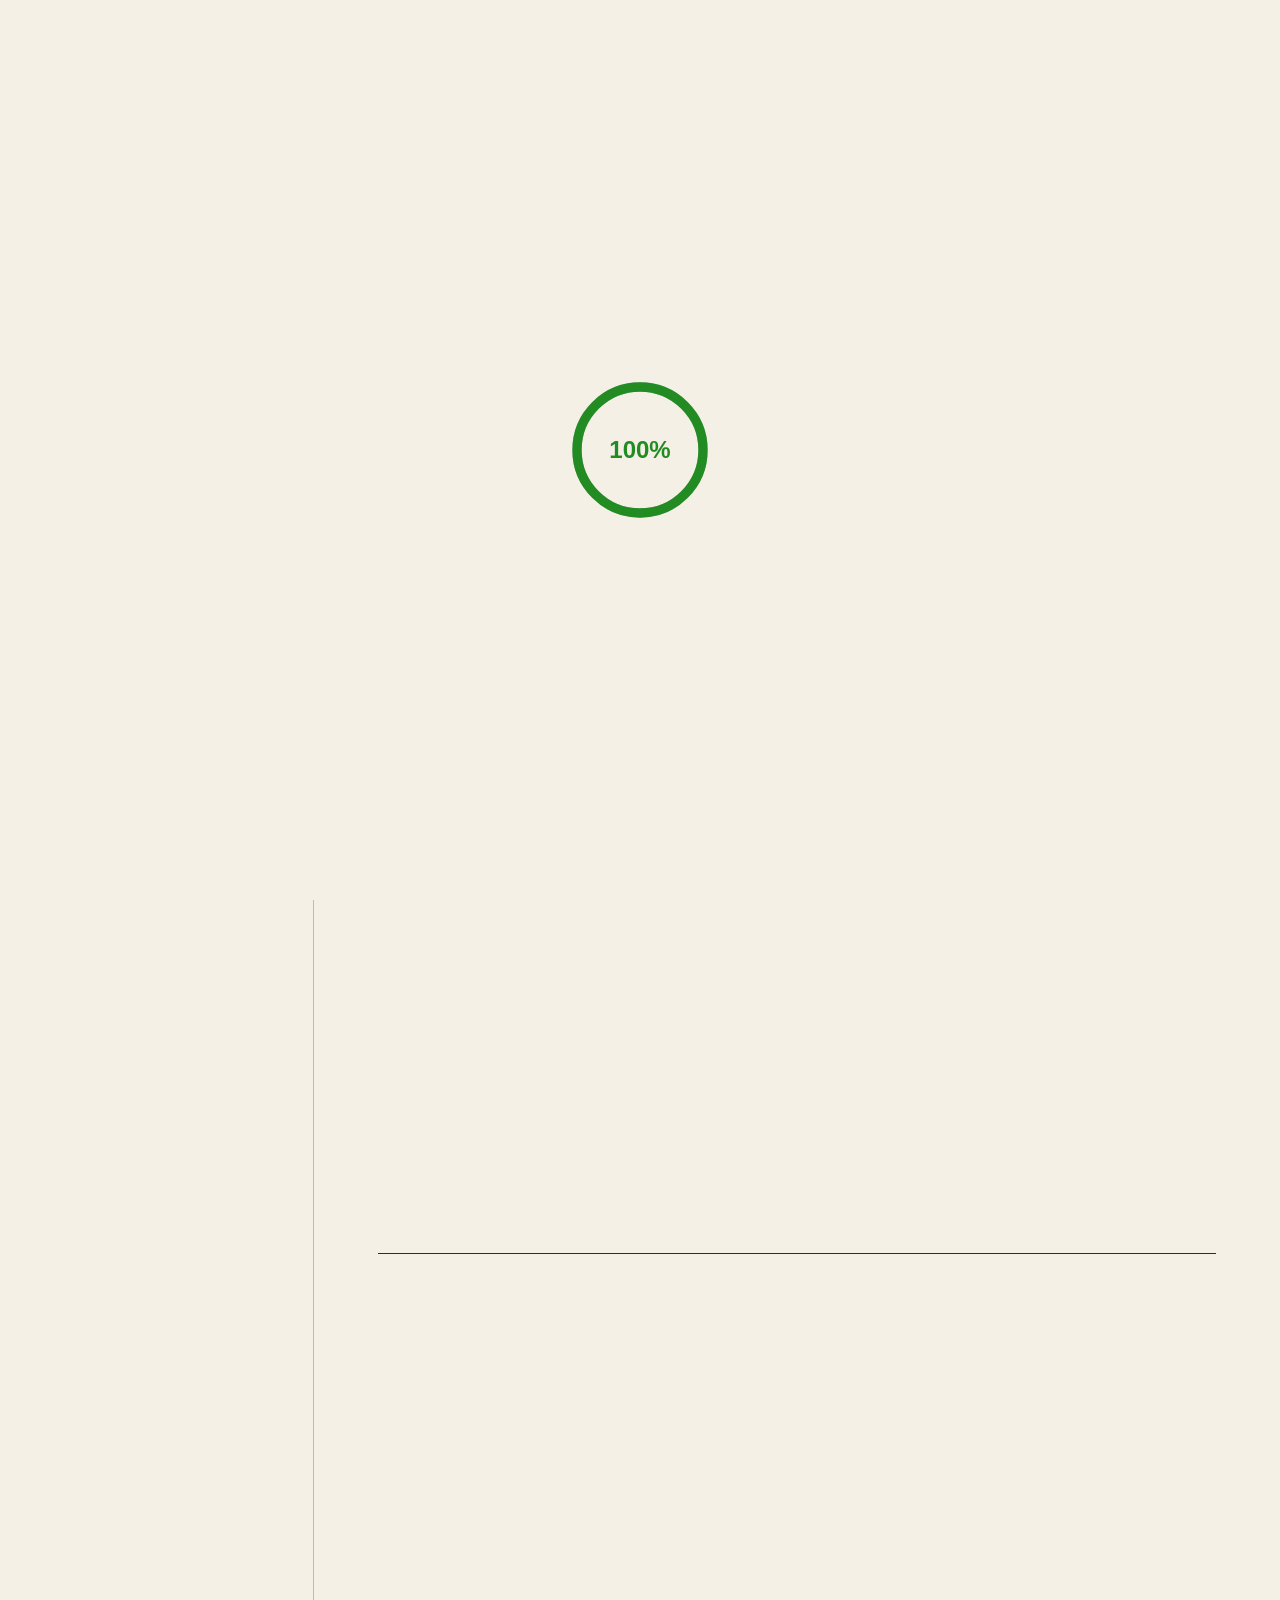
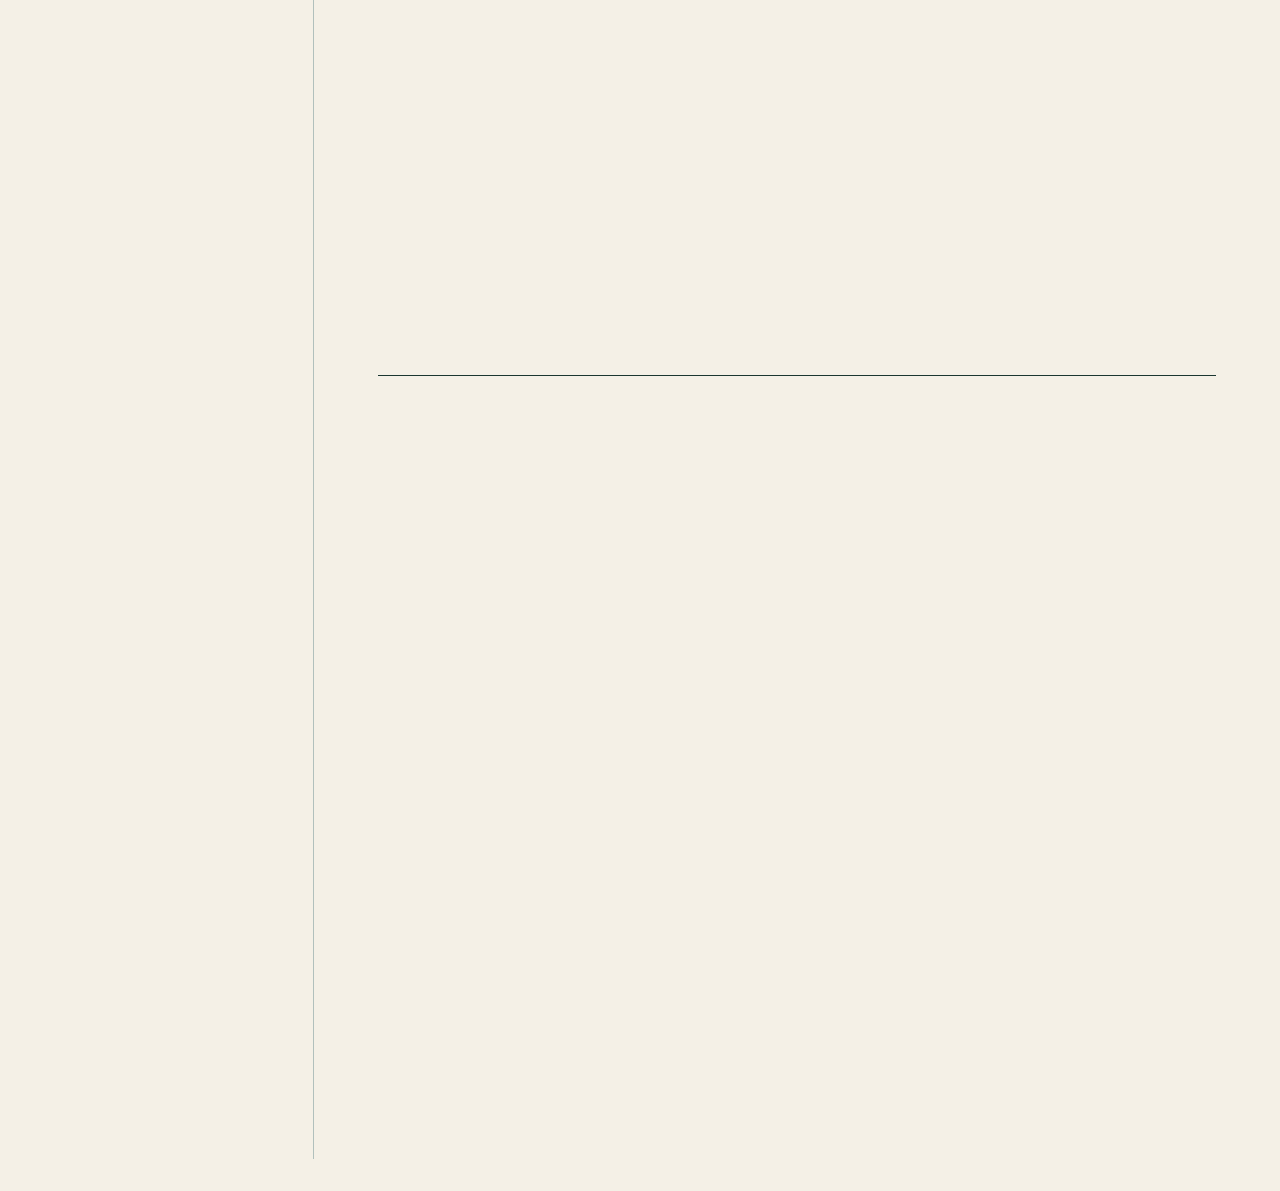
==== commit 84716da3: "teamhub: restore cinematic page motion" ====
--- a/team_hub/index.html
+++ b/team_hub/index.html
@@ -5,14 +5,31 @@
   <meta name="viewport" content="width=device-width, initial-scale=1.0">
   <title>Knowledge Atlas - Team Hub</title>
   <link rel="stylesheet" href="css/style.css">
+  <script src="https://cdnjs.cloudflare.com/ajax/libs/gsap/3.12.2/gsap.min.js"></script>
+  <style>
+    /* Content stays readable if JavaScript or the animation CDN is unavailable. */
+    .gsap-reveal { opacity: 1; visibility: visible; }
+  </style>
 </head>
 <body>
-  <div class="breadcrumb">
+  <div class="loader-overlay" aria-hidden="true">
+    <div class="loader-circle-container">
+      <svg class="loader-svg" width="120" height="120" viewBox="0 0 120 120">
+        <circle cx="60" cy="60" r="54" fill="none" stroke="var(--color-border)" stroke-width="8" />
+        <circle class="loader-progress" cx="60" cy="60" r="54" fill="none" stroke="#228B22"
+          stroke-width="8" stroke-linecap="round" stroke-dasharray="339.29"
+          stroke-dashoffset="339.29" transform="rotate(-90 60 60)" />
+      </svg>
+      <div class="loader-count" style="color: #228B22;">0%</div>
+    </div>
+  </div>
+
+  <div class="breadcrumb gsap-reveal-immediate">
     <a href="#">Knowledge Atlas</a> / <span>Team Hub</span>
   </div>
 
   <div class="page-grid">
-    <aside class="side-nav">
+    <aside class="side-nav gsap-reveal-immediate">
       <ul>
         <li><a href="#plan" class="active">Windows-first plan</a></li>
         <li><a href="#acceptance">Windows acceptance</a></li>
@@ -22,7 +39,7 @@
     </aside>
 
     <main class="content">
-      <header class="hero">
+      <header class="hero gsap-reveal-immediate">
         <div class="hero-track">Track 3 - Room Studio</div>
         <h1>Knowledge Atlas Team Hub</h1>
         <p class="hero-sub">Windows-first: stabilize the demo, then widen delivery.</p>
@@ -33,7 +50,7 @@
         </div>
       </header>
 
-      <section id="plan">
+      <section id="plan" class="gsap-section">
         <h2>1. The current pivot</h2>
         <div class="callout callout-teal">
           <strong>Windows is the primary demo path.</strong> Diego's realism work and the operator-to-participant flow are integrated on <a href="https://github.com/Diggss-sys/knowledge-atlas-app/tree/main">main</a>.
@@ -46,7 +63,7 @@
         </ul>
       </section>
 
-      <section id="acceptance">
+      <section id="acceptance" class="gsap-section">
         <h2>2. Windows acceptance checklist</h2>
         <ol>
           <li><strong>Runtime pair-gate parity:</strong> the live gate must enforce the same single-variable rule as the validator.</li>
@@ -60,7 +77,7 @@
         </div>
       </section>
 
-      <section id="roles">
+      <section id="roles" class="gsap-section">
         <h2>3. Team roles - claim a lane</h2>
 
         <h3>Diego <span>(Windows engine and contracts)</span></h3>
@@ -89,7 +106,7 @@
         </ul>
       </section>
 
-      <section id="delivery">
+      <section id="delivery" class="gsap-section">
         <h2>4. Delivery path</h2>
         <div class="callout callout-blue">
           <strong>Demo now:</strong> run locally on the Windows GPU PC. This is the lowest-risk way to show the finished product.
@@ -108,5 +125,75 @@
       </div>
     </main>
   </div>
+  <script>
+    const EASE = "power3.inOut";
+    const DURATION = { fast: 0.3, base: 0.8, slow: 1.2 };
+
+    document.addEventListener("DOMContentLoaded", () => {
+      const overlay = document.querySelector(".loader-overlay");
+
+      if (window.matchMedia("(prefers-reduced-motion: reduce)").matches || !window.gsap) {
+        if (overlay) overlay.remove();
+        return;
+      }
+
+      const allElements = document.querySelectorAll(
+        ".hero-track, h1, .hero-sub, .hero-meta, .side-nav li, h2, p, .callout, table, ul, ol, pre, h3"
+      );
+
+      const pageTween = allElements.length > 0
+        ? gsap.from(allElements, {
+            y: 30,
+            opacity: 0,
+            duration: DURATION.base,
+            stagger: 0.05,
+            ease: EASE,
+            paused: true
+          })
+        : null;
+
+      document.querySelectorAll(".side-nav a").forEach((link) => {
+        link.addEventListener("mouseenter", () => {
+          if (!link.classList.contains("active")) {
+            gsap.to(link, { x: 5, duration: DURATION.fast, ease: EASE });
+          }
+        });
+        link.addEventListener("mouseleave", () => {
+          if (!link.classList.contains("active")) {
+            gsap.to(link, { x: 0, duration: DURATION.fast, ease: EASE });
+          }
+        });
+      });
+
+      const counter = document.querySelector(".loader-count");
+      const progressCircle = document.querySelector(".loader-progress");
+      const circumference = 339.29;
+      let progress = 0;
+
+      const interval = setInterval(() => {
+        progress = Math.min(100, progress + Math.random() * 8);
+
+        if (counter) counter.textContent = Math.floor(progress) + "%";
+        if (progressCircle) {
+          const offset = circumference - (progress / 100) * circumference;
+          gsap.to(progressCircle, { strokeDashoffset: offset, duration: 0.1, ease: "none" });
+        }
+
+        if (progress >= 100) {
+          clearInterval(interval);
+          gsap.to(overlay, {
+            yPercent: -100,
+            duration: DURATION.slow,
+            ease: EASE,
+            delay: 0.2,
+            onComplete: () => {
+              overlay.remove();
+              if (pageTween) pageTween.play();
+            }
+          });
+        }
+      }, 80);
+    });
+  </script>
 </body>
 </html>
